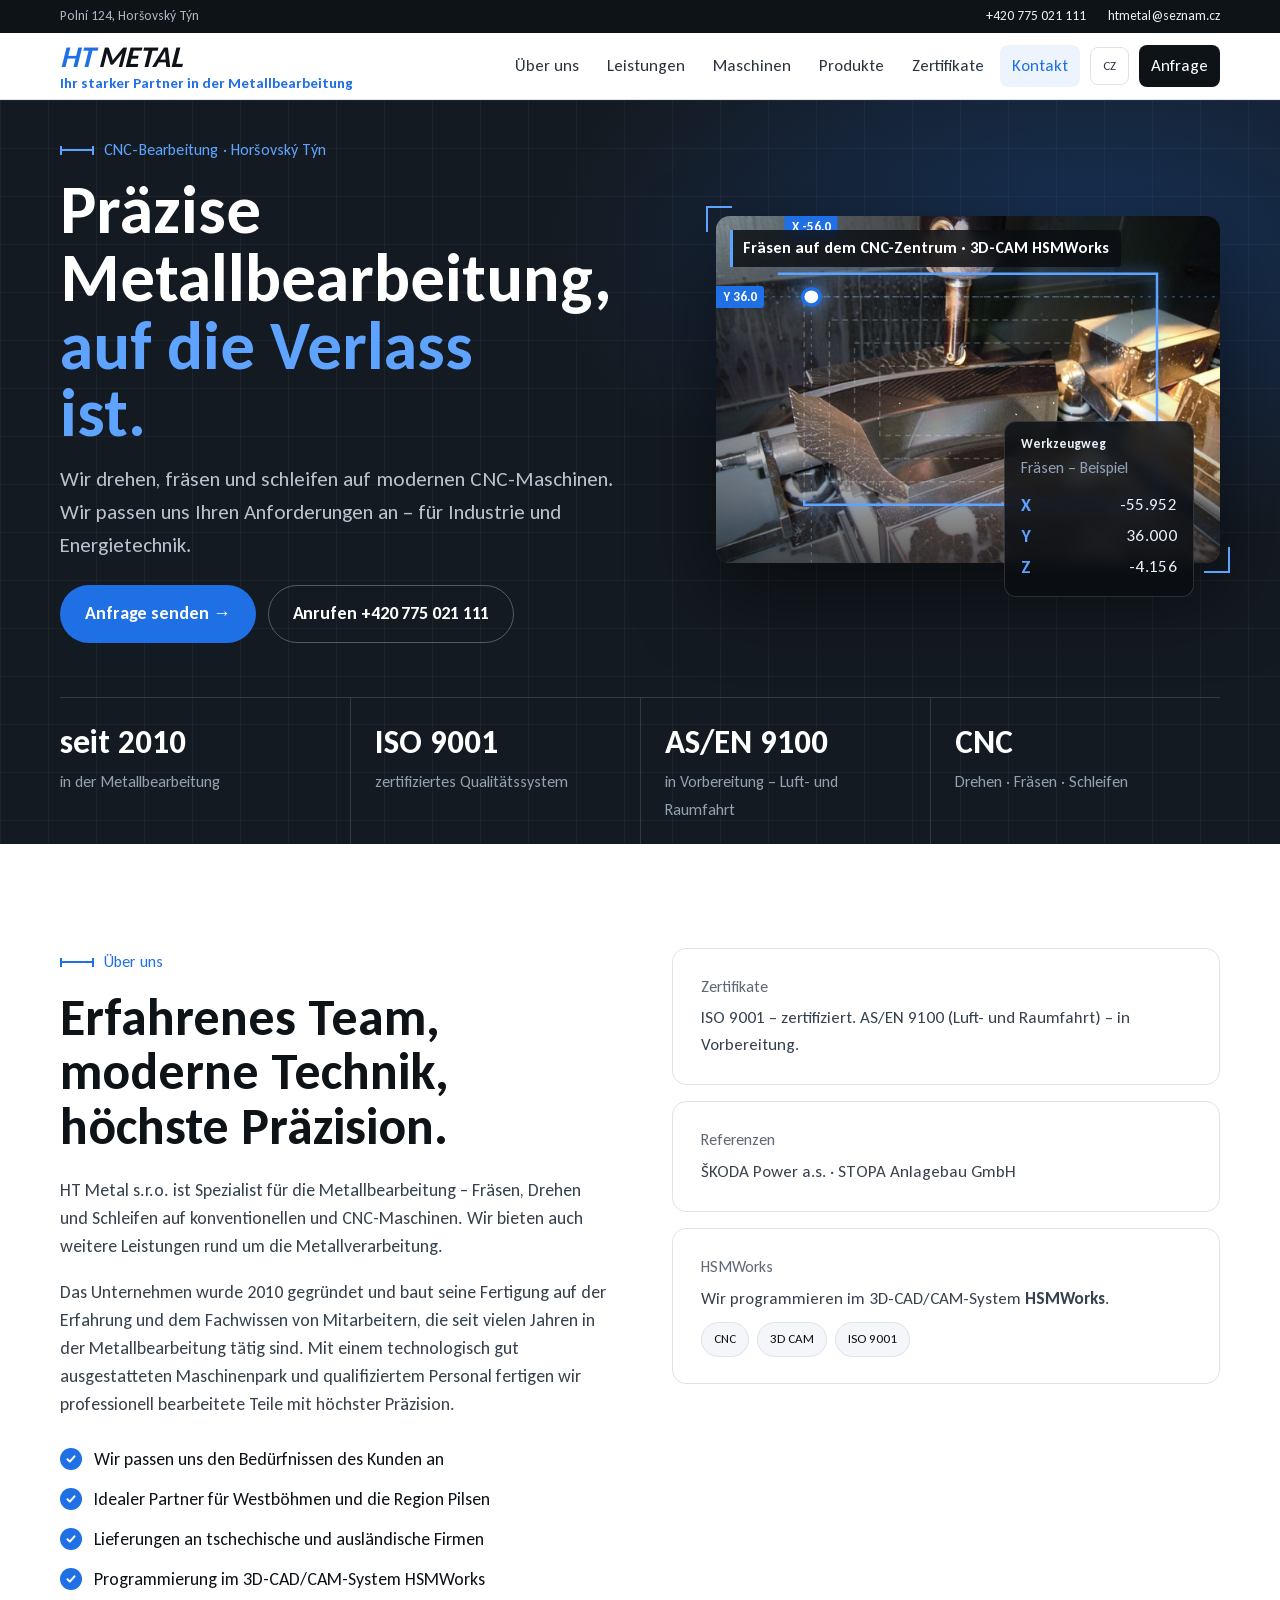
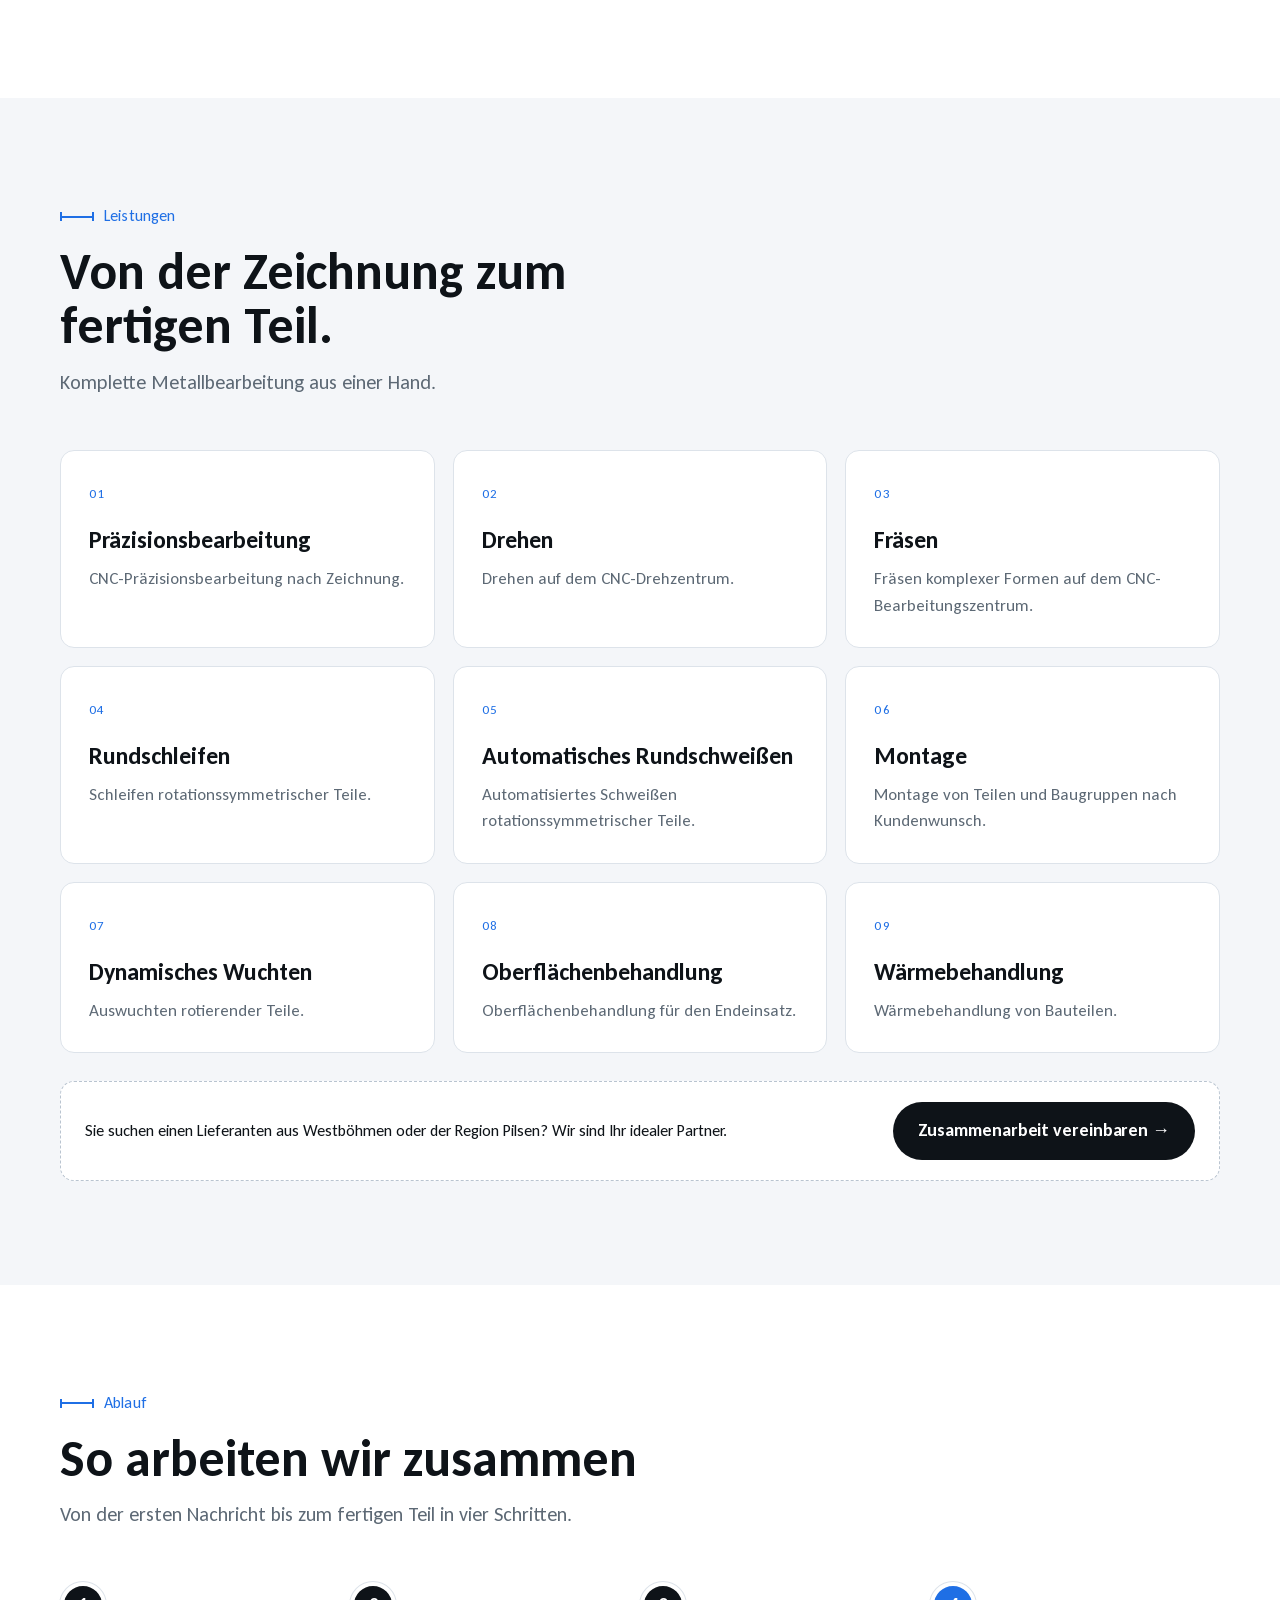
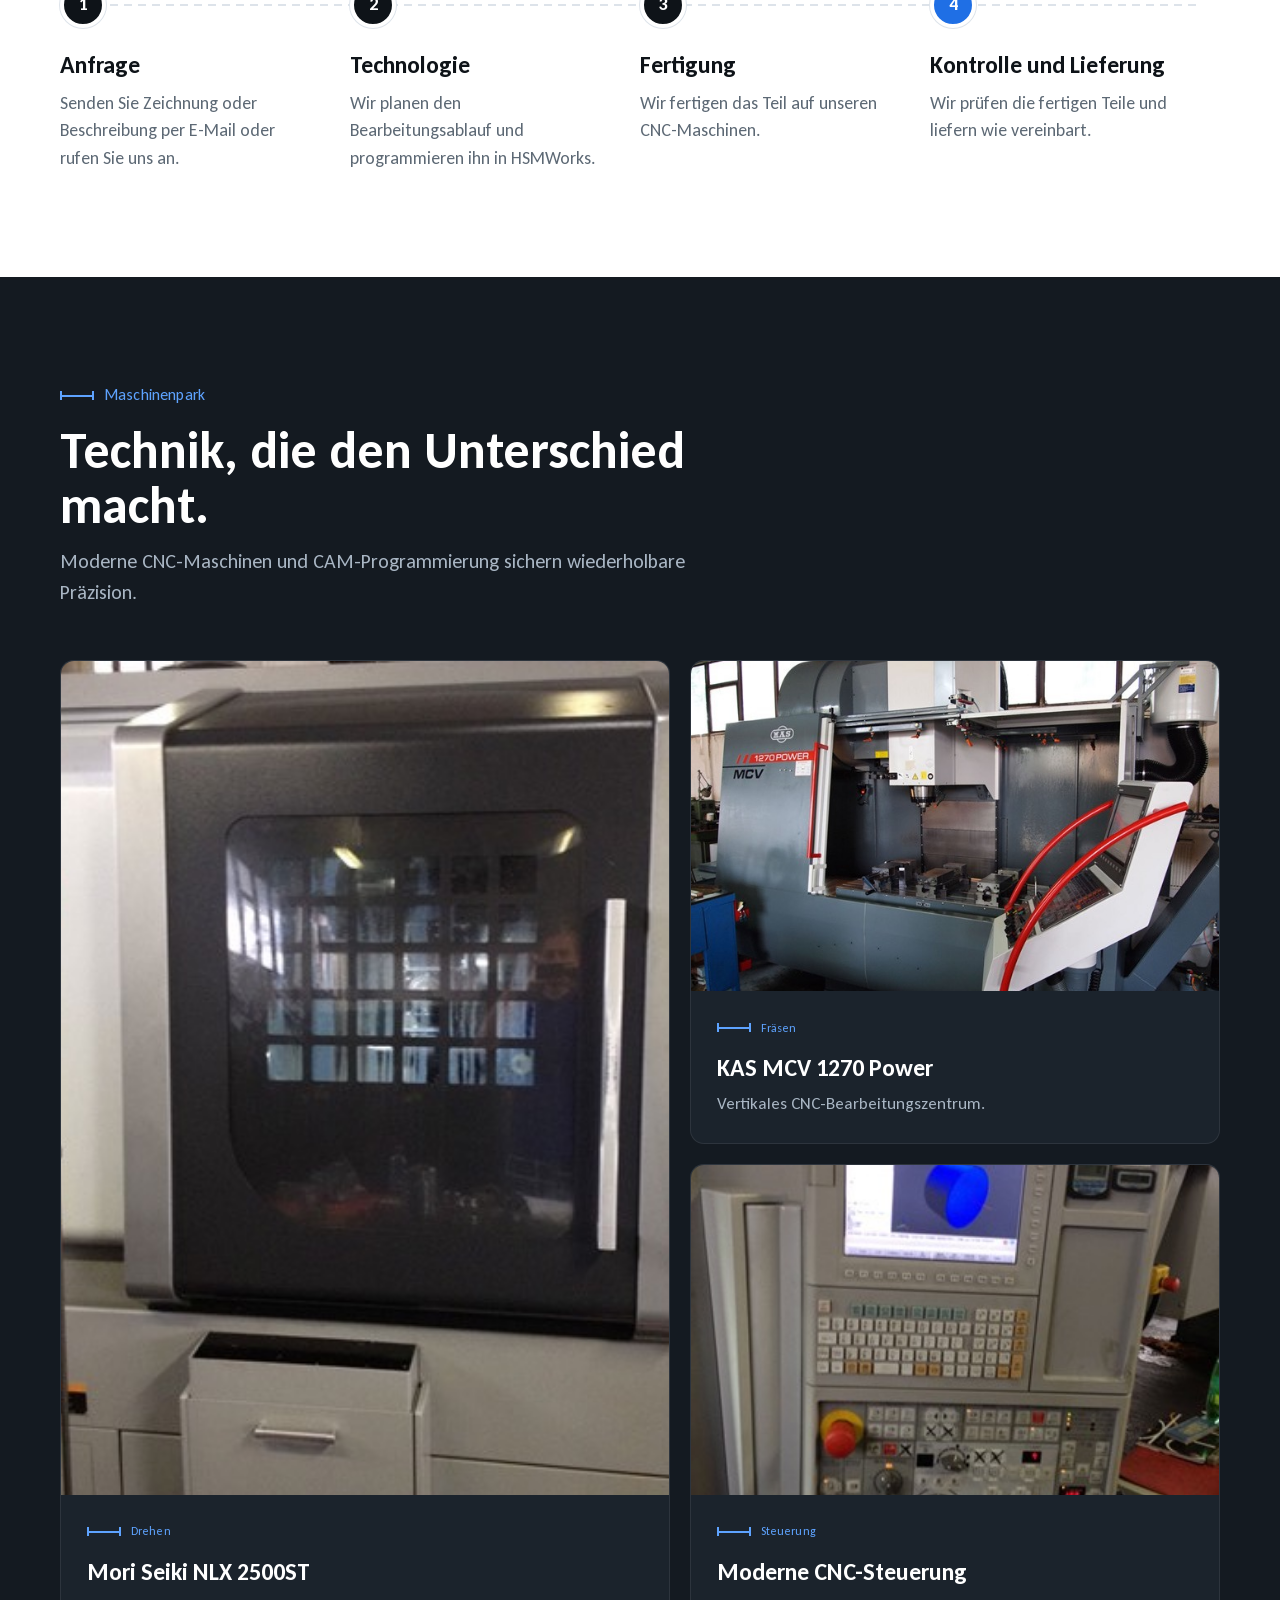
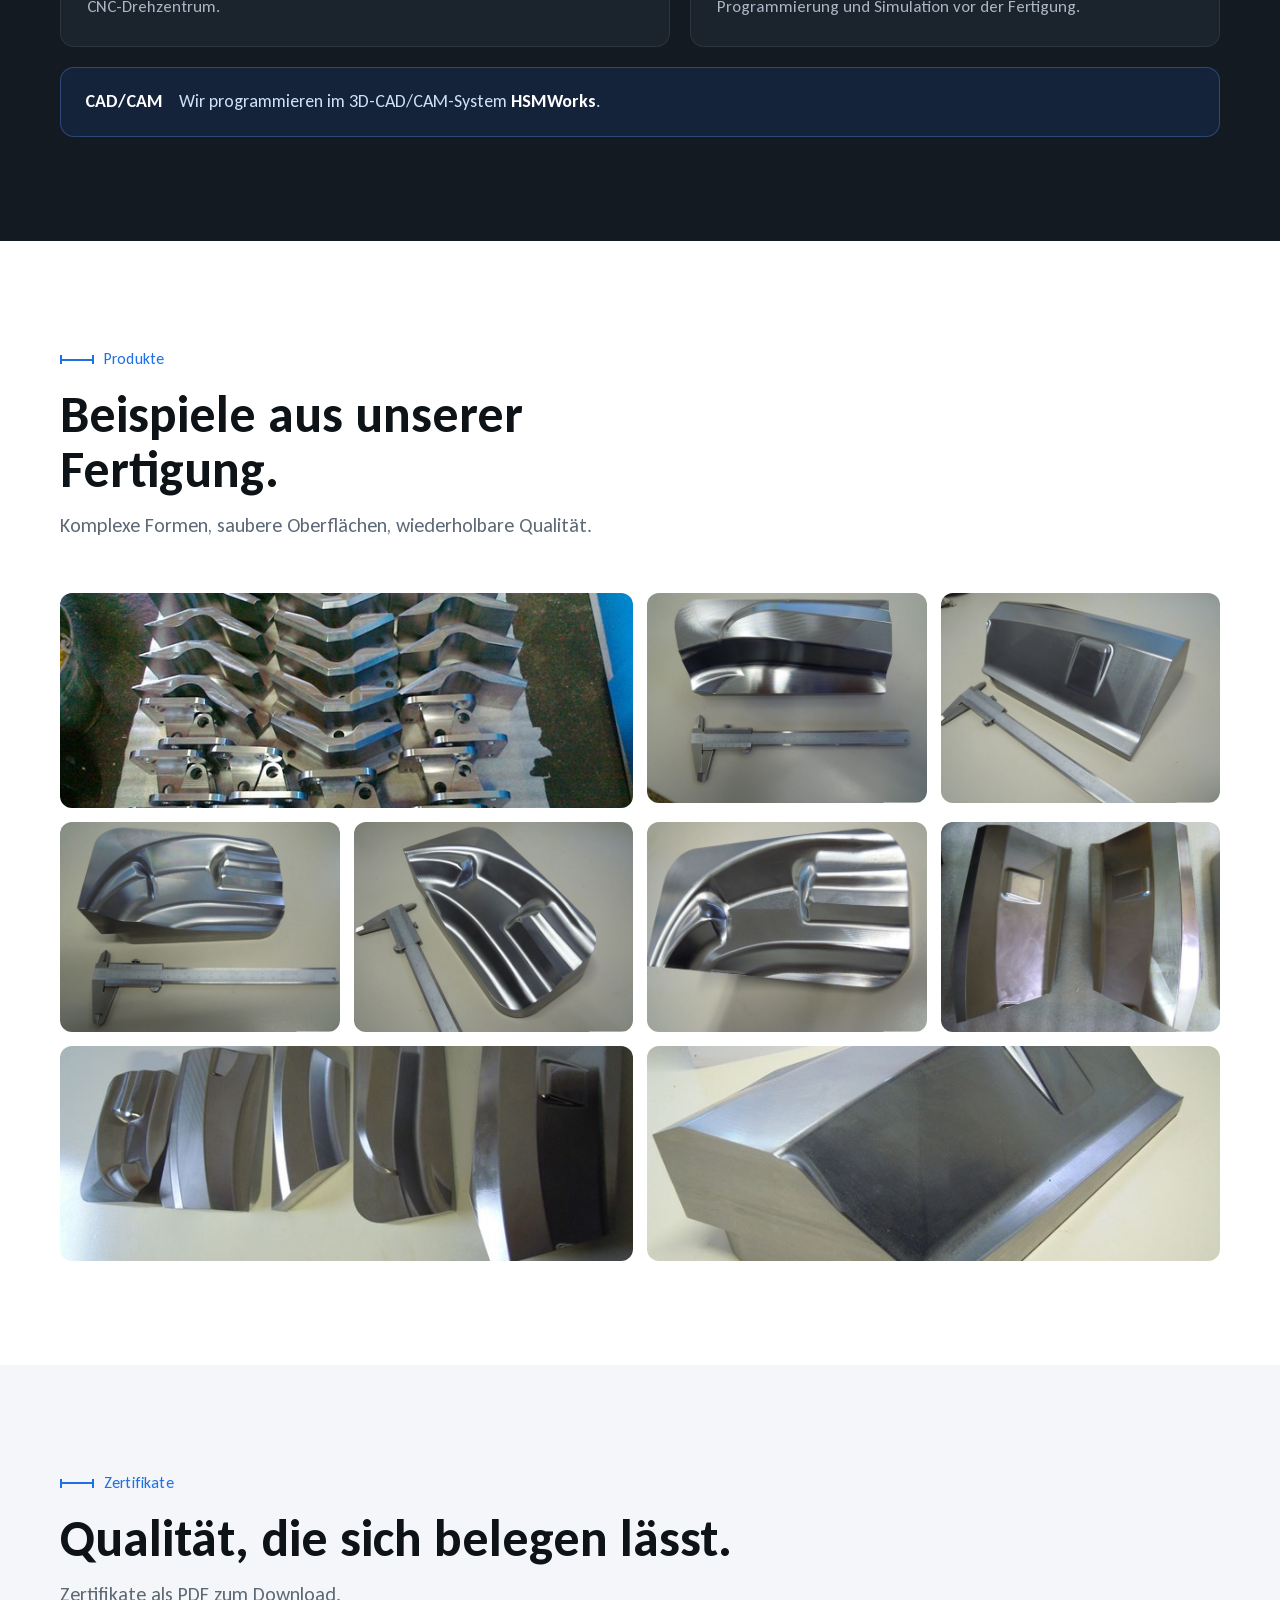
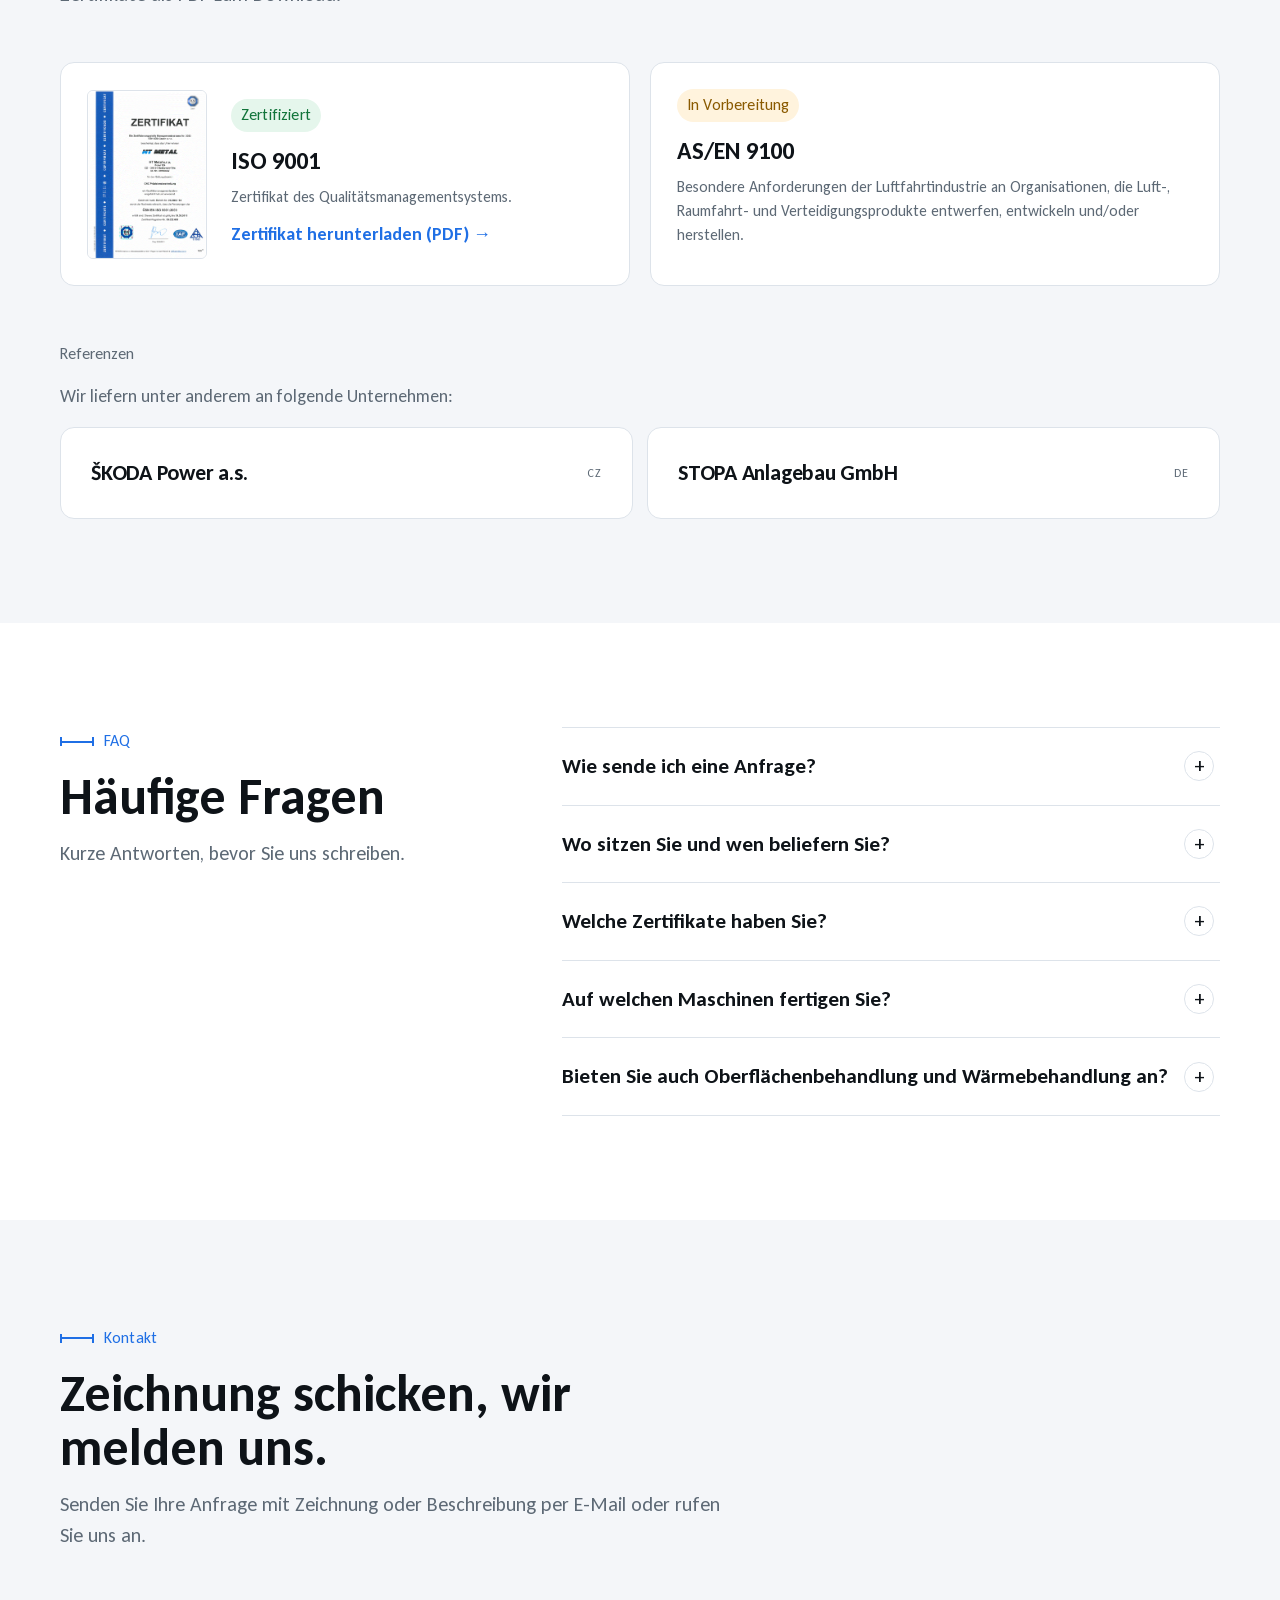
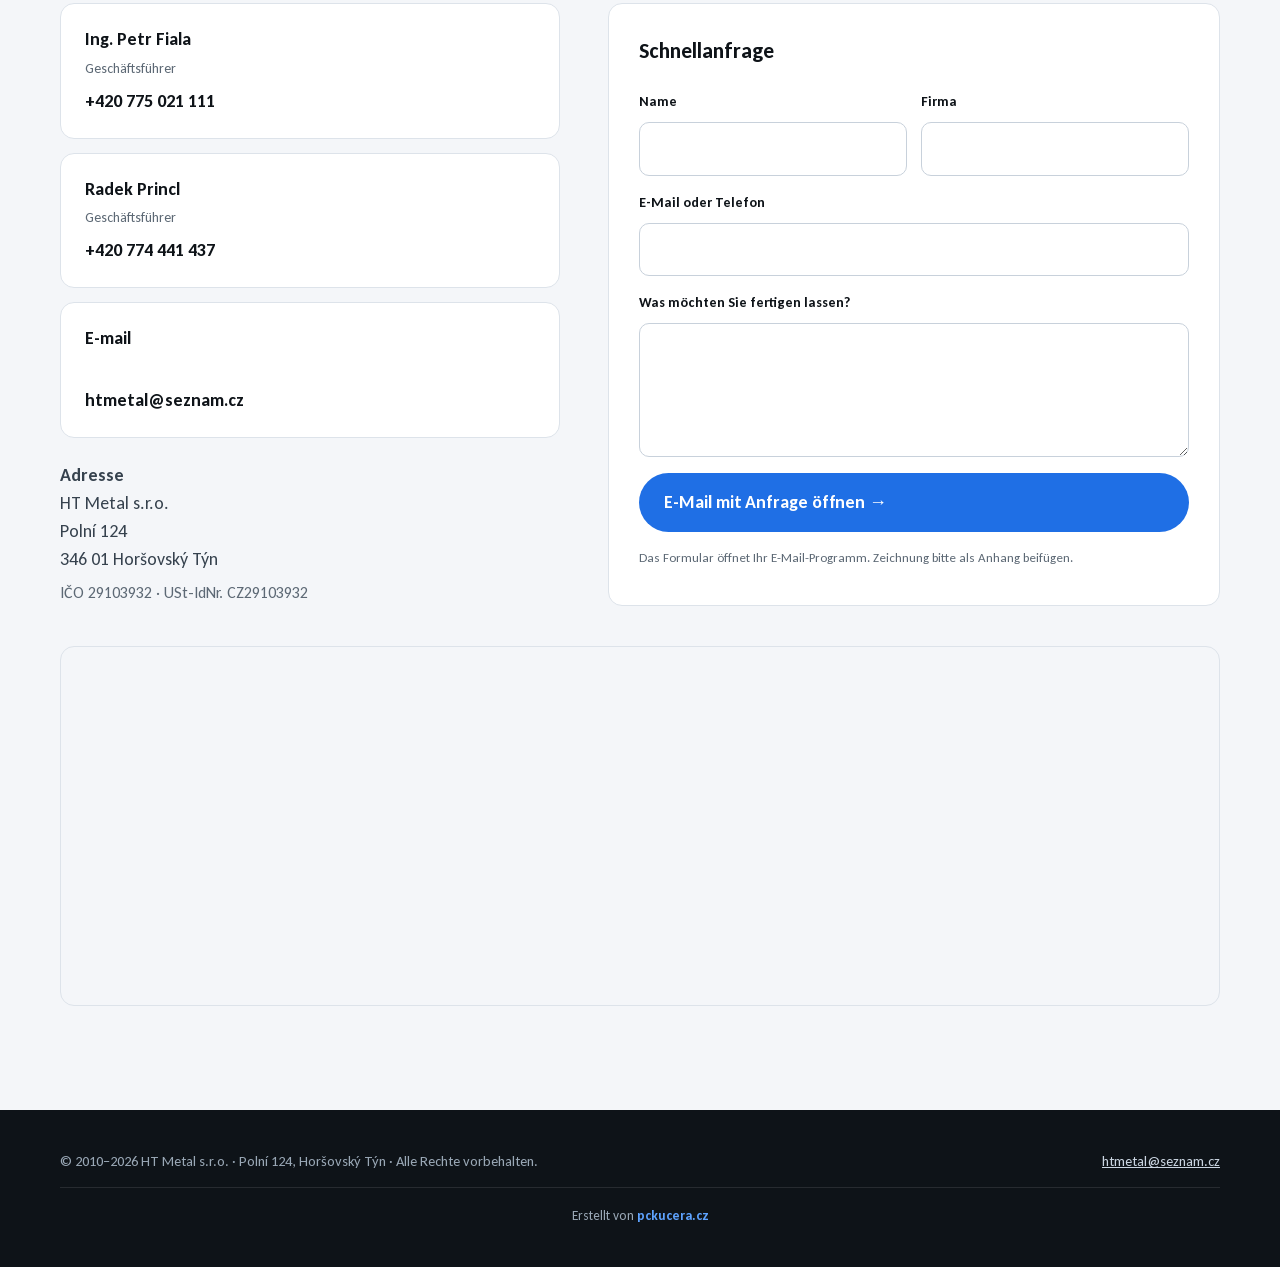
==== de/index.html @ e2f6f2f6 "Add files via upload" ====
<!DOCTYPE html>
<html lang="de">
<head>
<meta charset="utf-8">
<meta name="viewport" content="width=device-width, initial-scale=1">
<title>HT Metal s.r.o. – CNC-Präzisionsbearbeitung, Horšovský Týn</title>
<meta name="description" content="CNC-Präzisionsbearbeitung, Drehen, Fräsen und Schleifen. Lohnfertigung aus Horšovský Týn (Tschechien). Zertifiziert nach ISO 9001.">
<meta name="theme-color" content="#141a21">
<link rel="canonical" href="https://htmetal.cz/de/">
<link rel="alternate" hreflang="cs" href="https://htmetal.cz/">
<link rel="alternate" hreflang="de" href="https://htmetal.cz/de/">
<link rel="alternate" hreflang="x-default" href="https://htmetal.cz/">
<meta property="og:type" content="website">
<meta property="og:title" content="HT Metal s.r.o. – CNC-Präzisionsbearbeitung, Horšovský Týn">
<meta property="og:description" content="CNC-Präzisionsbearbeitung, Drehen, Fräsen und Schleifen. Lohnfertigung aus Horšovský Týn (Tschechien). Zertifiziert nach ISO 9001.">
<meta property="og:url" content="https://htmetal.cz/de/">
<meta property="og:image" content="https://htmetal.cz/img/stroj4.jpg">
<link rel="icon" href="../favicon.svg" type="image/svg+xml">
<link rel="stylesheet" href="../assets/style.css">
<script type="application/ld+json">{"@context": "https://schema.org", "@type": "LocalBusiness", "name": "HT Metal s.r.o.", "url": "https://htmetal.cz/", "description": "CNC-Präzisionsbearbeitung, Drehen, Fräsen und Schleifen. Lohnfertigung aus Horšovský Týn (Tschechien). Zertifiziert nach ISO 9001.", "email": "htmetal@seznam.cz", "telephone": "+420 775 021 111", "foundingDate": "2010", "address": {"@type": "PostalAddress", "streetAddress": "Polní 124", "addressLocality": "Horšovský Týn", "postalCode": "346 01", "addressCountry": "CZ"}, "geo": {"@type": "GeoCoordinates", "latitude": 49.52815, "longitude": 12.9497}}</script>
<script type="application/ld+json">{"@context": "https://schema.org", "@type": "FAQPage", "mainEntity": [{"@type": "Question", "name": "Wie sende ich eine Anfrage?", "acceptedAnswer": {"@type": "Answer", "text": "Schreiben Sie an htmetal@seznam.cz oder rufen Sie einen Geschäftsführer an. Hilfreich sind Zeichnung oder Beschreibung, Material und Stückzahl."}}, {"@type": "Question", "name": "Wo sitzen Sie und wen beliefern Sie?", "acceptedAnswer": {"@type": "Answer", "text": "Wir sitzen in Horšovský Týn in der Region Pilsen. Wir beliefern tschechische und ausländische Firmen, zum Beispiel ŠKODA Power und STOPA Anlagebau."}}, {"@type": "Question", "name": "Welche Zertifikate haben Sie?", "acceptedAnswer": {"@type": "Answer", "text": "Wir sind nach ISO 9001 zertifiziert, das Zertifikat können Sie im Bereich Zertifikate herunterladen. AS/EN 9100 für Luft- und Raumfahrt ist in Vorbereitung."}}, {"@type": "Question", "name": "Auf welchen Maschinen fertigen Sie?", "acceptedAnswer": {"@type": "Answer", "text": "Auf dem CNC-Drehzentrum Mori Seiki NLX 2500ST und dem vertikalen Bearbeitungszentrum KAS MCV 1270 Power. Wir programmieren in HSMWorks."}}, {"@type": "Question", "name": "Bieten Sie auch Oberflächenbehandlung und Wärmebehandlung an?", "acceptedAnswer": {"@type": "Answer", "text": "Ja, sie gehören zu unseren Leistungen in der Metallbearbeitung. Schreiben Sie uns Ihre Anforderungen, dann stimmen wir das Vorgehen ab."}}]}</script>
</head>
<body>
<a class="skip" href="#obsah">Zum Inhalt springen</a>
<div class="util"><div class="wrap"><span>Polní 124, Horšovský Týn</span><span class="uc"><a href="tel:+420775021111">+420 775 021 111</a><a href="mailto:htmetal@seznam.cz">htmetal@seznam.cz</a></span></div></div>
<header class="site-header">
  <div class="wrap bar">
    <a class="brand" href="#" aria-label="HT Metal"><b><i>HT</i>METAL</b><small>Ihr starker Partner in der Metallbearbeitung</small></a>
    <button class="burger" type="button" aria-label="Menü" aria-expanded="false"><span></span></button>
    <nav class="nav" aria-label="Menü"><a href="#onas">Über uns</a><a href="#sluzby">Leistungen</a><a href="#stroje">Maschinen</a><a href="#vyrobky">Produkte</a><a href="#certifikace">Zertifikate</a><a href="#kontakt">Kontakt</a><a class="lang" href="../" hreflang="cs">CZ</a><a class="cta" href="#kontakt">Anfrage</a></nav>
  </div>
</header>
<main id="obsah">
<section class="hero" style="padding-bottom:0">
  <div class="wrap">
    <div class="hero-grid">
      <div>
        <span class="eyebrow">CNC-Bearbeitung · Horšovský Týn</span>
        <h1>Präzise Metallbearbeitung, <em>auf die Verlass ist.</em></h1>
        <p class="lead">Wir drehen, fräsen und schleifen auf modernen CNC-Maschinen. Wir passen uns Ihren Anforderungen an – für Industrie und Energietechnik.</p>
        <div class="btns"><a class="btn primary" href="#kontakt">Anfrage senden →</a><a class="btn ghost" href="tel:+420775021111">Anrufen +420 775 021 111</a></div>
      </div>
      <div class="hero-media"><span class="corner tl"></span><span class="corner br"></span>
        <figure><img src="../img/stroj4.jpg" alt="Fräsen auf dem CNC-Zentrum · 3D-CAM HSMWorks" fetchpriority="high">
          <svg class="tp" viewBox="0 0 400 300" preserveAspectRatio="none" aria-hidden="true"><path class="tp-ghost" d="M50 50H350V250H70V70H330V230H90V90H310V210H110V110H290V190H130V130H270"/><path class="tp-line" d="M50 50H350V250H70V70H330V230H90V90H310V210H110V110H290V190H130V130H270"/><circle class="tp-dot" r="7"/></svg>
          <figcaption>Fräsen auf dem CNC-Zentrum · 3D-CAM HSMWorks</figcaption></figure>
        <div class="dro" aria-hidden="true"><b>Werkzeugweg</b><span>Fräsen – Beispiel</span>
          <dl><dt>X</dt><dd data-ax="x">0.000</dd><dt>Y</dt><dd data-ax="y">0.000</dd><dt>Z</dt><dd data-ax="z">0.000</dd></dl></div>
      </div>
    </div>
    <div class="facts"><div class="fact"><b>seit 2010</b><span>in der Metallbearbeitung</span></div><div class="fact"><b>ISO 9001</b><span>zertifiziertes Qualitätssystem</span></div><div class="fact"><b>AS/EN 9100</b><span>in Vorbereitung – Luft- und Raumfahrt</span></div><div class="fact"><b>CNC</b><span>Drehen · Fräsen · Schleifen</span></div></div>
  </div>
</section>

<section id="onas"><div class="wrap about">
  <div class="rv"><div class="sec-head" style="margin-bottom:24px"><span class="eyebrow">Über uns</span><h2>Erfahrenes Team, moderne Technik, höchste Präzision.</h2></div><p>HT Metal s.r.o. ist Spezialist für die Metallbearbeitung – Fräsen, Drehen und Schleifen auf konventionellen und CNC-Maschinen. Wir bieten auch weitere Leistungen rund um die Metallverarbeitung.</p><p>Das Unternehmen wurde 2010 gegründet und baut seine Fertigung auf der Erfahrung und dem Fachwissen von Mitarbeitern, die seit vielen Jahren in der Metallbearbeitung tätig sind. Mit einem technologisch gut ausgestatteten Maschinenpark und qualifiziertem Personal fertigen wir professionell bearbeitete Teile mit höchster Präzision.</p><ul class="checks"><li>Wir passen uns den Bedürfnissen des Kunden an</li><li>Idealer Partner für Westböhmen und die Region Pilsen</li><li>Lieferungen an tschechische und ausländische Firmen</li><li>Programmierung im 3D-CAD/CAM-System HSMWorks</li></ul></div>
  <div class="about-side"><div class="stat-card rv"><h3>Zertifikate</h3><p>ISO 9001 – zertifiziert. AS/EN 9100 (Luft- und Raumfahrt) – in Vorbereitung.</p></div><div class="stat-card rv"><h3>Referenzen</h3><p>ŠKODA Power a.s. · STOPA Anlagebau GmbH</p></div><div class="stat-card rv"><h3>HSMWorks</h3><p>Wir programmieren im 3D-CAD/CAM-System <b>HSMWorks</b>.</p><div class="tags"><span>CNC</span><span>3D CAM</span><span>ISO 9001</span></div></div></div>
</div></section>

<section id="sluzby" class="alt"><div class="wrap">
  <div class="sec-head rv"><span class="eyebrow">Leistungen</span><h2>Von der Zeichnung zum fertigen Teil.</h2><p>Komplette Metallbearbeitung aus einer Hand.</p></div>
  <div class="cards"><article class="card rv"><span class="n">01</span><h3>Präzisionsbearbeitung</h3><p>CNC-Präzisionsbearbeitung nach Zeichnung.</p></article><article class="card rv"><span class="n">02</span><h3>Drehen</h3><p>Drehen auf dem CNC-Drehzentrum.</p></article><article class="card rv"><span class="n">03</span><h3>Fräsen</h3><p>Fräsen komplexer Formen auf dem CNC-Bearbeitungszentrum.</p></article><article class="card rv"><span class="n">04</span><h3>Rundschleifen</h3><p>Schleifen rotationssymmetrischer Teile.</p></article><article class="card rv"><span class="n">05</span><h3>Automatisches Rundschweißen</h3><p>Automatisiertes Schweißen rotationssymmetrischer Teile.</p></article><article class="card rv"><span class="n">06</span><h3>Montage</h3><p>Montage von Teilen und Baugruppen nach Kundenwunsch.</p></article><article class="card rv"><span class="n">07</span><h3>Dynamisches Wuchten</h3><p>Auswuchten rotierender Teile.</p></article><article class="card rv"><span class="n">08</span><h3>Oberflächenbehandlung</h3><p>Oberflächenbehandlung für den Endeinsatz.</p></article><article class="card rv"><span class="n">09</span><h3>Wärmebehandlung</h3><p>Wärmebehandlung von Bauteilen.</p></article></div>
  <div class="note rv"><p>Sie suchen einen Lieferanten aus Westböhmen oder der Region Pilsen? Wir sind Ihr idealer Partner.</p><a class="btn dark" href="#kontakt">Zusammenarbeit vereinbaren →</a></div>
</div></section>

<section id="postup"><div class="wrap">
  <div class="sec-head rv"><span class="eyebrow">Ablauf</span><h2>So arbeiten wir zusammen</h2><p>Von der ersten Nachricht bis zum fertigen Teil in vier Schritten.</p></div>
  <ol class="steps"><li class="rv"><span class="sn">1</span><h3>Anfrage</h3><p>Senden Sie Zeichnung oder Beschreibung per E-Mail oder rufen Sie uns an.</p></li><li class="rv"><span class="sn">2</span><h3>Technologie</h3><p>Wir planen den Bearbeitungsablauf und programmieren ihn in HSMWorks.</p></li><li class="rv"><span class="sn">3</span><h3>Fertigung</h3><p>Wir fertigen das Teil auf unseren CNC-Maschinen.</p></li><li class="rv"><span class="sn">4</span><h3>Kontrolle und Lieferung</h3><p>Wir prüfen die fertigen Teile und liefern wie vereinbart.</p></li></ol>
</div></section>

<section id="stroje" class="dark"><div class="wrap">
  <div class="sec-head rv"><span class="eyebrow">Maschinenpark</span><h2>Technik, die den Unterschied macht.</h2><p>Moderne CNC-Maschinen und CAM-Programmierung sichern wiederholbare Präzision.</p></div>
  <div class="machines"><article class="m-card tall rv"><img src="../img/stroj1.jpg" alt="CNC-Drehzentrum Mori Seiki NLX 2500ST" loading="lazy"><div class="m-body"><span class="eyebrow">Drehen</span><h3>Mori Seiki NLX 2500ST</h3><p>CNC-Drehzentrum.</p></div></article><article class="m-card rv"><img src="../img/stroj3.jpg" alt="Vertikales Bearbeitungszentrum KAS MCV 1270 Power" loading="lazy"><div class="m-body"><span class="eyebrow">Fräsen</span><h3>KAS MCV 1270 Power</h3><p>Vertikales CNC-Bearbeitungszentrum.</p></div></article><article class="m-card rv"><img src="../img/stroj2.jpg" alt="Bedienpanel einer CNC-Maschine" loading="lazy"><div class="m-body"><span class="eyebrow">Steuerung</span><h3>Moderne CNC-Steuerung</h3><p>Programmierung und Simulation vor der Fertigung.</p></div></article></div>
  <div class="cam rv"><b>CAD/CAM</b><span>Wir programmieren im 3D-CAD/CAM-System <b>HSMWorks</b>.</span></div>
</div></section>

<section id="vyrobky"><div class="wrap">
  <div class="sec-head rv"><span class="eyebrow">Produkte</span><h2>Beispiele aus unserer Fertigung.</h2><p>Komplexe Formen, saubere Oberflächen, wiederholbare Qualität.</p></div>
  <div class="gallery rv"><button type="button" data-full="../img/produkt7.jpg" aria-label="Gefrästes Teil mit Messschieber"><img src="../img/produkt7.jpg" alt="Gefrästes Teil mit Messschieber" loading="lazy"></button><button type="button" data-full="../img/produkt1.jpg" aria-label="Gefrästes Teil mit Messschieber"><img src="../img/produkt1.jpg" alt="Gefrästes Teil mit Messschieber" loading="lazy"></button><button type="button" data-full="../img/produkt2.jpg" aria-label="Gefrästes Teil mit Messschieber"><img src="../img/produkt2.jpg" alt="Gefrästes Teil mit Messschieber" loading="lazy"></button><button type="button" data-full="../img/produkt3.jpg" aria-label="Gefrästes Teil"><img src="../img/produkt3.jpg" alt="Gefrästes Teil" loading="lazy"></button><button type="button" data-full="../img/produkt4.jpg" aria-label="Gefrästes Teil"><img src="../img/produkt4.jpg" alt="Gefrästes Teil" loading="lazy"></button><button type="button" data-full="../img/produkt5.jpg" aria-label="Gefrästes Teil"><img src="../img/produkt5.jpg" alt="Gefrästes Teil" loading="lazy"></button><button type="button" data-full="../img/produkt8.jpg" aria-label="Satz bearbeiteter Teile"><img src="../img/produkt8.jpg" alt="Satz bearbeiteter Teile" loading="lazy"></button><button type="button" data-full="../img/produkt6.jpg" aria-label="Serie bearbeiteter Konsolen"><img src="../img/produkt6.jpg" alt="Serie bearbeiteter Konsolen" loading="lazy"></button><button type="button" data-full="../img/produkt9.jpg" aria-label="Zwei bearbeitete Teile"><img src="../img/produkt9.jpg" alt="Zwei bearbeitete Teile" loading="lazy"></button></div>
</div></section>
<dialog class="lb" id="lb"><button class="x" type="button" aria-label="Schließen">×</button><button class="nv prev" type="button" aria-label="Zurück">‹</button><img alt=""><button class="nv next" type="button" aria-label="Weiter">›</button></dialog>

<section id="certifikace" class="alt"><div class="wrap">
  <div class="sec-head rv"><span class="eyebrow">Zertifikate</span><h2>Qualität, die sich belegen lässt.</h2><p>Zertifikate als PDF zum Download.</p></div>
  <div class="certs"><article class="cert rv"><img src="../img/htmetal_de.gif" alt="ISO 9001" loading="lazy"><div><span class="badge">Zertifiziert</span><h3>ISO 9001</h3><p>Zertifikat des Qualitätsmanagementsystems.</p><a class="l" href="../certif_9001_de.pdf">Zertifikat herunterladen (PDF) →</a></div></article><article class="cert rv"><div><span class="badge wip">In Vorbereitung</span><h3>AS/EN 9100</h3><p>Besondere Anforderungen der Luftfahrtindustrie an Organisationen, die Luft-, Raumfahrt- und Verteidigungsprodukte entwerfen, entwickeln und/oder herstellen.</p></div></article></div>
  <div class="refs"><h3>Referenzen</h3><p style="margin:0 0 16px;color:var(--steel)">Wir liefern unter anderem an folgende Unternehmen:</p><div class="ref-row"><div class="ref rv">ŠKODA Power a.s.<small>CZ</small></div><div class="ref rv">STOPA Anlagebau GmbH<small>DE</small></div></div></div>
</div></section>

<section id="faq"><div class="wrap faqwrap">
  <div class="sec-head rv"><span class="eyebrow">FAQ</span><h2>Häufige Fragen</h2><p>Kurze Antworten, bevor Sie uns schreiben.</p></div>
  <div class="faq"><details class="rv"><summary>Wie sende ich eine Anfrage?</summary><p>Schreiben Sie an htmetal@seznam.cz oder rufen Sie einen Geschäftsführer an. Hilfreich sind Zeichnung oder Beschreibung, Material und Stückzahl.</p></details><details class="rv"><summary>Wo sitzen Sie und wen beliefern Sie?</summary><p>Wir sitzen in Horšovský Týn in der Region Pilsen. Wir beliefern tschechische und ausländische Firmen, zum Beispiel ŠKODA Power und STOPA Anlagebau.</p></details><details class="rv"><summary>Welche Zertifikate haben Sie?</summary><p>Wir sind nach ISO 9001 zertifiziert, das Zertifikat können Sie im Bereich Zertifikate herunterladen. AS/EN 9100 für Luft- und Raumfahrt ist in Vorbereitung.</p></details><details class="rv"><summary>Auf welchen Maschinen fertigen Sie?</summary><p>Auf dem CNC-Drehzentrum Mori Seiki NLX 2500ST und dem vertikalen Bearbeitungszentrum KAS MCV 1270 Power. Wir programmieren in HSMWorks.</p></details><details class="rv"><summary>Bieten Sie auch Oberflächenbehandlung und Wärmebehandlung an?</summary><p>Ja, sie gehören zu unseren Leistungen in der Metallbearbeitung. Schreiben Sie uns Ihre Anforderungen, dann stimmen wir das Vorgehen ab.</p></details></div>
</div></section>

<section id="kontakt" class="alt"><div class="wrap">
  <div class="sec-head rv"><span class="eyebrow">Kontakt</span><h2>Zeichnung schicken, wir melden uns.</h2><p>Senden Sie Ihre Anfrage mit Zeichnung oder Beschreibung per E-Mail oder rufen Sie uns an.</p></div>
  <div class="contact">
    <div class="rv">
      <div class="people">
        <div class="person"><b>Ing. Petr Fiala</b><span>Geschäftsführer</span><a href="tel:+420775021111">+420 775 021 111</a></div>
        <div class="person"><b>Radek Princl</b><span>Geschäftsführer</span><a href="tel:+420774441437">+420 774 441 437</a></div>
        <div class="person"><b>E-mail</b><span>&nbsp;</span><a href="mailto:htmetal@seznam.cz">htmetal@seznam.cz</a></div>
      </div>
      <address class="addr"><b>Adresse</b><br>HT Metal s.r.o.<br>Polní 124<br>346 01 Horšovský Týn<small>IČO 29103932 · USt-IdNr. CZ29103932</small></address>
    </div>
    <form class="rfq rv" data-to="htmetal@seznam.cz" data-subject="Anfrage – HT Metal" action="mailto:htmetal@seznam.cz" method="post" enctype="text/plain">
      <h3>Schnellanfrage</h3>
      <div class="row2"><label>Name<input name="name" required autocomplete="name"></label><label>Firma<input name="company" autocomplete="organization"></label></div>
      <label>E-Mail oder Telefon<input name="contact" required autocomplete="email"></label>
      <label>Was möchten Sie fertigen lassen?<textarea name="message" required></textarea></label>
      <button class="btn primary" type="submit">E-Mail mit Anfrage öffnen →</button>
      <p class="hint">Das Formular öffnet Ihr E-Mail-Programm. Zeichnung bitte als Anhang beifügen.</p>
    </form>
  </div>
  <div class="map rv"><iframe title="Karte" loading="lazy" referrerpolicy="no-referrer" src="https://www.openstreetmap.org/export/embed.html?bbox=12.9300%2C49.5200%2C12.9700%2C49.5360&amp;layer=mapnik&amp;marker=49.52815%2C12.94970"></iframe></div>
</div></section>
</main>
<footer><div class="wrap"><span>© 2010–2026 HT Metal s.r.o. · Polní 124, Horšovský Týn · Alle Rechte vorbehalten.</span><span><a href="mailto:htmetal@seznam.cz">htmetal@seznam.cz</a></span><span class="made">Erstellt von <a href="https://pckucera.cz" target="_blank" rel="noopener">pckucera.cz</a></span></div></footer>
<div class="mbar"><a href="tel:+420775021111">Anrufen</a><a class="p" href="#kontakt">Anfrage</a></div>
<script src="../assets/app.js" defer></script>
</body>
</html>
---- assets/style.css ----
@font-face {
  font-family: 'Carlito';
  font-style: normal;
  font-weight: 400;
  font-display: swap;
  src: url(carlito-latin-ext-400.woff2) format('woff2');
  unicode-range: U+0100-02BA, U+02BD-02C5, U+02C7-02CC, U+02CE-02D7, U+02DD-02FF, U+0304, U+0308, U+0329, U+1D00-1DBF, U+1E00-1E9F, U+1EF2-1EFF, U+2020, U+20A0-20AB, U+20AD-20C4, U+2113, U+2C60-2C7F, U+A720-A7FF;
}
@font-face {
  font-family: 'Carlito';
  font-style: normal;
  font-weight: 400;
  font-display: swap;
  src: url(carlito-latin-400.woff2) format('woff2');
  unicode-range: U+0000-00FF, U+0131, U+0152-0153, U+02BB-02BC, U+02C6, U+02DA, U+02DC, U+0304, U+0308, U+0329, U+2000-206F, U+20AC, U+2122, U+2191, U+2193, U+2212, U+2215, U+FEFF, U+FFFD;
}
@font-face {
  font-family: 'Carlito';
  font-style: normal;
  font-weight: 700;
  font-display: swap;
  src: url(carlito-latin-ext-700.woff2) format('woff2');
  unicode-range: U+0100-02BA, U+02BD-02C5, U+02C7-02CC, U+02CE-02D7, U+02DD-02FF, U+0304, U+0308, U+0329, U+1D00-1DBF, U+1E00-1E9F, U+1EF2-1EFF, U+2020, U+20A0-20AB, U+20AD-20C4, U+2113, U+2C60-2C7F, U+A720-A7FF;
}
@font-face {
  font-family: 'Carlito';
  font-style: normal;
  font-weight: 700;
  font-display: swap;
  src: url(carlito-latin-700.woff2) format('woff2');
  unicode-range: U+0000-00FF, U+0131, U+0152-0153, U+02BB-02BC, U+02C6, U+02DA, U+02DC, U+0304, U+0308, U+0329, U+2000-206F, U+20AC, U+2122, U+2191, U+2193, U+2212, U+2215, U+FEFF, U+FFFD;
}

:root {
  --ink: #0e1318;
  --graphite: #141a21;
  --graphite-2: #1b232c;
  --steel: #5d6975;
  --line: #dde3ea;
  --paper: #f4f6f9;
  --white: #fff;
  --blue: #1f6fe5;
  --blue-hi: #5ea3ff;
  --radius: 14px;
  --font: Calibri, Carlito, Helvetica, Arial, sans-serif;
  --head: Calibri, Carlito, Helvetica, Arial, sans-serif;
  --mono: Calibri, Carlito, Helvetica, Arial, sans-serif;
  --wrap: 1160px;
}

*, *::before, *::after { box-sizing: border-box; }
html { scroll-behavior: smooth; scroll-padding-top: 84px; }
body {
  margin: 0;
  font-family: var(--font);
  color: var(--ink);
  background: var(--white);
  line-height: 1.6;
  -webkit-font-smoothing: antialiased;
}
img { max-width: 100%; display: block; }
a { color: inherit; }
.wrap { width: min(var(--wrap), 100% - 40px); margin-inline: auto; }
.skip { position: absolute; left: -999px; top: 8px; background: var(--blue); color: #fff; padding: 8px 14px; border-radius: 8px; z-index: 100; }
.skip:focus { left: 8px; }
:focus-visible { outline: 3px solid var(--blue-hi); outline-offset: 3px; border-radius: 4px; }

/* ---------- header ---------- */
.site-header {
  position: sticky; top: 0; z-index: 50;
  background: rgba(255,255,255,.88);
  backdrop-filter: saturate(160%) blur(12px);
  -webkit-backdrop-filter: saturate(160%) blur(12px);
  border-bottom: 1px solid var(--line);
}
.bar { display: flex; align-items: center; justify-content: space-between; height: 68px; gap: 24px; }
.brand { display: flex; flex-direction: column; text-decoration: none; line-height: 1; }
.brand b { font-size: 26px; font-weight: 900; font-style: italic; letter-spacing: .02em; }
.brand b i { color: var(--blue); font-style: inherit; margin-right: 4px; }
.brand small { font-size: 10.5px; color: var(--steel); letter-spacing: .06em; margin-top: 4px; text-transform: uppercase; }
.nav { display: flex; align-items: center; gap: 4px; }
.nav a { text-decoration: none; font-size: 15px; font-weight: 500; padding: 8px 12px; border-radius: 8px; color: #2a3440; }
.nav a:hover { background: var(--paper); }
.nav .lang { font-family: var(--mono); font-size: 13px; border: 1px solid var(--line); margin-left: 6px; }
.nav .cta { background: var(--ink); color: #fff; margin-left: 6px; }
.nav .cta:hover { background: var(--blue); }
.burger { display: none; background: none; border: 1px solid var(--line); border-radius: 10px; width: 44px; height: 44px; cursor: pointer; }
.burger span, .burger span::before, .burger span::after { display: block; width: 18px; height: 2px; background: var(--ink); margin: auto; position: relative; transition: .2s; }
.burger span::before, .burger span::after { content: ""; position: absolute; left: 0; }
.burger span::before { top: -6px; } .burger span::after { top: 6px; }

/* ---------- hero ---------- */
.hero {
  position: relative; overflow: hidden; color: #fff;
  background:
    linear-gradient(rgba(255,255,255,.04) 1px, transparent 1px) 0 0 / 48px 48px,
    linear-gradient(90deg, rgba(255,255,255,.04) 1px, transparent 1px) 0 0 / 48px 48px,
    radial-gradient(900px 500px at 85% 20%, rgba(31,111,229,.28), transparent 60%),
    var(--graphite);
  padding: 88px 0 0;
}
.hero-grid { display: grid; grid-template-columns: 1.1fr .9fr; gap: 56px; align-items: center; }
.eyebrow { font-family: var(--mono); font-size: 13px; letter-spacing: .12em; text-transform: uppercase; color: var(--blue-hi); display: inline-flex; gap: 10px; align-items: center; }
.eyebrow::before { content: ""; width: 28px; height: 2px; background: currentColor; }
.hero h1 { font-size: clamp(38px, 5.6vw, 68px); line-height: 1.04; letter-spacing: -.025em; margin: 18px 0 20px; font-weight: 800; }
.hero h1 em { font-style: normal; color: var(--blue-hi); }
.hero p.lead { font-size: clamp(17px, 1.6vw, 20px); color: #b8c3cf; max-width: 560px; margin: 0 0 32px; }
.btns { display: flex; flex-wrap: wrap; gap: 12px; }
.btn { display: inline-flex; align-items: center; gap: 10px; padding: 14px 24px; border-radius: 999px; font-weight: 600; text-decoration: none; font-size: 16px; border: 1px solid transparent; transition: .2s; cursor: pointer; font-family: inherit; }
.btn.primary { background: var(--blue); color: #fff; }
.btn.primary:hover { background: #3b86f5; transform: translateY(-1px); }
.btn.ghost { border-color: rgba(255,255,255,.28); color: #fff; }
.btn.ghost:hover { background: rgba(255,255,255,.08); }
.btn.dark { background: var(--ink); color: #fff; }
.btn.dark:hover { background: var(--blue); }

.hero-media { position: relative; }
.hero-media figure { margin: 0; position: relative; border-radius: var(--radius); overflow: hidden; box-shadow: 0 30px 80px rgba(0,0,0,.5); aspect-ratio: 4 / 3; }
.hero-media img { width: 100%; height: 100%; object-fit: cover; }
.hero-media figure::after { content: ""; position: absolute; inset: 0; background: linear-gradient(180deg, transparent 55%, rgba(0,0,0,.65)); }
.hero-media figcaption { position: absolute; left: 18px; bottom: 14px; z-index: 2; font-family: var(--mono); font-size: 12.5px; letter-spacing: .06em; color: #dce6f2; }
.corner { position: absolute; width: 26px; height: 26px; border: 2px solid var(--blue-hi); z-index: 3; }
.corner.tl { top: -10px; left: -10px; border-right: 0; border-bottom: 0; }
.corner.br { bottom: -10px; right: -10px; border-left: 0; border-top: 0; }

.facts { margin-top: 72px; display: grid; grid-template-columns: repeat(4, 1fr); border-top: 1px solid rgba(255,255,255,.14); }
.fact { padding: 26px 24px 30px 0; }
.fact + .fact { padding-left: 24px; border-left: 1px solid rgba(255,255,255,.14); }
.fact b { display: block; font-family: var(--mono); font-size: clamp(24px, 2.6vw, 34px); font-weight: 600; color: #fff; letter-spacing: -.01em; }
.fact span { font-size: 14px; color: #93a1b0; }

/* ---------- sections ---------- */
section { padding: 104px 0; }
section.alt { background: var(--paper); }
section.dark { background: var(--graphite); color: #fff; }
.sec-head { max-width: 680px; margin-bottom: 52px; }
.sec-head .eyebrow { color: var(--blue); }
.dark .sec-head .eyebrow { color: var(--blue-hi); }
.sec-head h2 { font-size: clamp(30px, 3.8vw, 46px); line-height: 1.1; letter-spacing: -.02em; margin: 14px 0 14px; }
.sec-head p { color: var(--steel); font-size: 18px; margin: 0; }
.dark .sec-head p { color: #a9b6c4; }

/* about */
.about { display: grid; grid-template-columns: 1fr 1fr; gap: 64px; align-items: start; }
.about p { font-size: 18px; color: #36424e; margin: 0 0 18px; }
.checks { list-style: none; padding: 0; margin: 28px 0 0; display: grid; gap: 12px; }
.checks li { display: flex; gap: 12px; align-items: flex-start; font-weight: 500; }
.checks li::before { content: ""; flex: none; width: 22px; height: 22px; margin-top: 2px; border-radius: 50%; background: var(--blue) url("data:image/svg+xml,%3Csvg xmlns='http://www.w3.org/2000/svg' viewBox='0 0 24 24' fill='none' stroke='white' stroke-width='3.5' stroke-linecap='round' stroke-linejoin='round'%3E%3Cpath d='M6 12.5l4 4 8-9'/%3E%3C/svg%3E") center/14px no-repeat; }
.about-side { display: grid; gap: 16px; }
.stat-card { border: 1px solid var(--line); border-radius: var(--radius); padding: 26px 28px; background: #fff; }
.stat-card h3 { margin: 0 0 6px; font-size: 14px; letter-spacing: .1em; text-transform: uppercase; color: var(--steel); font-family: var(--mono); font-weight: 500; }
.stat-card p { margin: 0; font-size: 17px; }
.tags { display: flex; flex-wrap: wrap; gap: 8px; margin-top: 10px; }
.tags span { font-family: var(--mono); font-size: 13px; padding: 6px 12px; border-radius: 999px; background: var(--paper); border: 1px solid var(--line); }

/* services */
.cards { display: grid; grid-template-columns: repeat(3, 1fr); gap: 18px; }
.card { background: #fff; border: 1px solid var(--line); border-radius: var(--radius); padding: 28px; transition: .25s; position: relative; overflow: hidden; }
.card::after { content: ""; position: absolute; left: 0; bottom: 0; height: 3px; width: 0; background: var(--blue); transition: width .35s; }
.card:hover { transform: translateY(-4px); box-shadow: 0 18px 40px rgba(15,25,40,.09); border-color: transparent; }
.card:hover::after { width: 100%; }
.card .n { font-family: var(--mono); font-size: 13px; color: var(--blue); letter-spacing: .1em; }
.card h3 { margin: 14px 0 8px; font-size: 21px; letter-spacing: -.01em; }
.card p { margin: 0; color: var(--steel); font-size: 15.5px; }
.note { margin-top: 28px; padding: 20px 24px; border-radius: var(--radius); background: #fff; border: 1px dashed #b9c4d0; display: flex; gap: 14px; align-items: center; flex-wrap: wrap; justify-content: space-between; }
.note p { margin: 0; font-size: 16.5px; }

/* machines */
.machines { display: grid; grid-template-columns: 1.15fr 1fr; gap: 20px; }
.m-card { background: var(--graphite-2); border: 1px solid rgba(255,255,255,.08); border-radius: var(--radius); overflow: hidden; display: flex; flex-direction: column; }
.m-card.tall { grid-row: span 2; }
.m-card img { width: 100%; aspect-ratio: 16/10; object-fit: cover; }
.m-card.tall img { aspect-ratio: auto; flex: 1; min-height: 320px; }
.m-body { padding: 22px 26px 26px; }
.m-body .eyebrow { font-size: 12px; }
.m-body h3 { margin: 8px 0 4px; font-size: 23px; letter-spacing: -.01em; }
.m-body p { margin: 0; color: #a9b6c4; font-size: 15.5px; }
.cam { margin-top: 20px; display: flex; gap: 16px; align-items: center; padding: 20px 24px; border-radius: var(--radius); background: rgba(31,111,229,.12); border: 1px solid rgba(94,163,255,.3); color: #cfe0f8; }
.cam b { color: #fff; font-family: var(--mono); }

/* products */
.gallery { display: grid; grid-template-columns: repeat(4, 1fr); gap: 14px; }
.gallery button { padding: 0; border: 0; background: var(--ink); border-radius: 12px; overflow: hidden; cursor: zoom-in; position: relative; aspect-ratio: 4/3; }
.gallery button:nth-child(1), .gallery button:nth-child(8), .gallery button:nth-child(9) { grid-column: span 2; aspect-ratio: 8 / 3; }
.gallery img { width: 100%; height: 100%; object-fit: cover; transition: transform .5s, opacity .3s; }
.gallery button:hover img { transform: scale(1.05); opacity: .92; }
dialog.lb { border: 0; padding: 0; background: transparent; max-width: 96vw; max-height: 96vh; overflow: visible; }
dialog.lb::backdrop { background: rgba(8,12,16,.9); backdrop-filter: blur(4px); }
dialog.lb img { max-width: 94vw; max-height: 86vh; border-radius: 10px; margin: auto; }
dialog.lb .x { position: absolute; top: -48px; right: 0; background: #fff; border: 0; width: 40px; height: 40px; border-radius: 50%; font-size: 22px; cursor: pointer; }
dialog.lb .nv { position: fixed; top: 50%; transform: translateY(-50%); background: rgba(255,255,255,.92); border: 0; width: 46px; height: 46px; border-radius: 50%; font-size: 22px; cursor: pointer; }
dialog.lb .prev { left: 14px; } dialog.lb .next { right: 14px; }

/* certs + refs */
.certs { display: grid; grid-template-columns: 1fr 1fr; gap: 20px; }
.cert { display: flex; gap: 24px; align-items: center; background: #fff; border: 1px solid var(--line); border-radius: var(--radius); padding: 26px; }
.cert img { width: 120px; flex: none; border: 1px solid var(--line); border-radius: 6px; }
.cert h3 { margin: 0 0 6px; font-size: 22px; }
.cert p { margin: 0 0 12px; color: var(--steel); font-size: 15.5px; }
.cert a.l { font-weight: 600; color: var(--blue); text-decoration: none; }
.cert a.l:hover { text-decoration: underline; }
.badge { display: inline-block; font-family: var(--mono); font-size: 12px; letter-spacing: .08em; text-transform: uppercase; padding: 4px 10px; border-radius: 999px; margin-bottom: 10px; background: #e5f6ec; color: #11743a; }
.badge.wip { background: #fff3dd; color: #8a5a00; }
.refs { margin-top: 56px; }
.refs h3 { font-family: var(--mono); font-weight: 500; font-size: 14px; letter-spacing: .1em; text-transform: uppercase; color: var(--steel); margin: 0 0 16px; }
.ref-row { display: flex; flex-wrap: wrap; gap: 14px; }
.ref { flex: 1 1 260px; padding: 28px 30px; border-radius: var(--radius); border: 1px solid var(--line); background: #fff; font-size: 22px; font-weight: 700; letter-spacing: -.01em; display: flex; justify-content: space-between; align-items: center; }
.ref small { font-family: var(--mono); font-size: 12px; color: var(--steel); font-weight: 400; letter-spacing: .08em; }

/* contact */
.contact { display: grid; grid-template-columns: .9fr 1.1fr; gap: 48px; }
.people { display: grid; gap: 14px; margin-bottom: 24px; }
.person { padding: 22px 24px; border: 1px solid var(--line); border-radius: var(--radius); background: #fff; }
.person b { font-size: 18px; display: block; }
.person span { color: var(--steel); font-size: 14px; }
.person a { display: block; margin-top: 6px; font-weight: 600; text-decoration: none; font-size: 18px; font-family: var(--mono); }
.person a:hover { color: var(--blue); }
.addr { font-style: normal; color: #36424e; }
.addr small { display: block; color: var(--steel); margin-top: 8px; font-family: var(--mono); font-size: 13px; }
form.rfq { background: #fff; border: 1px solid var(--line); border-radius: var(--radius); padding: 30px; display: grid; gap: 16px; }
form.rfq h3 { margin: 0; font-size: 22px; }
.row2 { display: grid; grid-template-columns: 1fr 1fr; gap: 14px; }
label { display: grid; gap: 6px; font-size: 14px; font-weight: 600; }
input, textarea { font: inherit; padding: 13px 14px; border: 1px solid #c8d1db; border-radius: 10px; background: #fff; color: var(--ink); width: 100%; }
input:focus, textarea:focus { outline: 3px solid rgba(31,111,229,.28); border-color: var(--blue); }
textarea { min-height: 130px; resize: vertical; }
.hint { font-size: 13px; color: var(--steel); margin: 0; }
.map { margin-top: 40px; border-radius: var(--radius); overflow: hidden; border: 1px solid var(--line); height: 360px; }
.map iframe { width: 100%; height: 100%; border: 0; filter: grayscale(.25); }

/* footer */
footer { background: var(--ink); color: #9aa8b6; padding: 40px 0; font-size: 14.5px; }
footer .wrap { display: flex; flex-wrap: wrap; gap: 14px 32px; justify-content: space-between; align-items: center; }
footer a { color: #cbd6e2; }

/* reveal */
.rv { opacity: 0; transform: translateY(22px); transition: opacity .7s, transform .7s; }
.rv.in { opacity: 1; transform: none; }
@media (prefers-reduced-motion: reduce) {
  html { scroll-behavior: auto; }
  .rv { opacity: 1; transform: none; transition: none; }
  * { transition: none !important; }
}

/* ---------- responsive ---------- */
@media (max-width: 980px) {
  .hero-grid, .about, .contact, .machines, .certs { grid-template-columns: 1fr; }
  .m-card.tall { grid-row: auto; }
  .m-card.tall img { aspect-ratio: 4/3; min-height: 0; }
  .cards { grid-template-columns: 1fr 1fr; }
  .gallery { grid-template-columns: repeat(2, 1fr); }
  .facts { grid-template-columns: 1fr 1fr; }
  .fact:nth-child(3) { padding-left: 0; border-left: 0; }
  .fact:nth-child(n+3) { border-top: 1px solid rgba(255,255,255,.14); }
  .burger { display: block; }
  .nav { position: absolute; top: 68px; left: 0; right: 0; background: #fff; flex-direction: column; align-items: stretch; padding: 12px 20px 20px; border-bottom: 1px solid var(--line); display: none; }
  .nav.open { display: flex; }
  .nav a { padding: 14px 12px; font-size: 17px; }
  .nav .lang, .nav .cta { margin: 6px 0 0; text-align: center; }
  section { padding: 76px 0; }
  .hero { padding-top: 56px; }
}
@media (max-width: 600px) {
  .cards, .row2 { grid-template-columns: 1fr; }
  .cert { flex-direction: column; align-items: flex-start; }
}
footer .made { flex-basis: 100%; padding-top: 18px; border-top: 1px solid rgba(255,255,255,.1); font-size: 13.5px; text-align: center; }
footer .made a { text-decoration: none; font-weight: 600; color: var(--blue-hi); }
footer .made a:hover { text-decoration: underline; }

/* ===== v3 additions ===== */
.util { background: var(--ink); color: #aab6c3; font-size: 13.5px; }
.util .wrap { display: flex; justify-content: space-between; gap: 16px; padding: 8px 0; flex-wrap: wrap; }
.util a { text-decoration: none; color: #e6edf5; font-weight: 500; }
.util a:hover { color: var(--blue-hi); }
.util .uc { display: flex; gap: 22px; }
.nav a.active:not(.cta):not(.lang) { color: var(--blue); background: rgba(31,111,229,.08); }
.site-header.scrolled { box-shadow: 0 6px 24px rgba(15,25,40,.08); }

/* hero: toolpath + DRO */
.hero-media svg.tp { position: absolute; inset: 0; width: 100%; height: 100%; z-index: 2; pointer-events: none; }
.tp path { fill: none; stroke-linecap: square; stroke-linejoin: miter; vector-effect: non-scaling-stroke; }
.tp-ghost { stroke: rgba(255,255,255,.22); stroke-width: 1.5; stroke-dasharray: 4 6; }
.tp-line { stroke: var(--blue-hi); stroke-width: 2.5; filter: drop-shadow(0 0 6px rgba(94,163,255,.9)); }
.tp-dot { fill: #fff; stroke: var(--blue); stroke-width: 3; filter: drop-shadow(0 0 8px rgba(94,163,255,1)); }
.dro { position: absolute; right: 26px; bottom: -34px; z-index: 4; background: rgba(10,14,19,.82); backdrop-filter: blur(8px); -webkit-backdrop-filter: blur(8px); border: 1px solid rgba(255,255,255,.14); border-radius: 12px; padding: 12px 16px 14px; min-width: 190px; color: #e8f0fa; }
.dro b { display: block; font-size: 13px; font-weight: 600; }
.dro > span { font-size: 12px; color: #8fa2b6; }
.dro dl { margin: 10px 0 0; display: grid; grid-template-columns: auto 1fr; gap: 3px 14px; font-family: var(--mono); }
.dro dt { color: var(--blue-hi); font-weight: 600; }
.dro dd { margin: 0; text-align: right; font-size: 17px; font-variant-numeric: tabular-nums; letter-spacing: .02em; }
.hero-media figure::after { background: linear-gradient(180deg, rgba(0,0,0,.15), transparent 30%, transparent 55%, rgba(0,0,0,.65)); }

/* process */
.steps { list-style: none; margin: 0; padding: 0; display: grid; grid-template-columns: repeat(4, 1fr); gap: 0; position: relative; counter-reset: s; }
.steps::before { content: ""; position: absolute; left: 22px; right: 22px; top: 22px; height: 2px; background: repeating-linear-gradient(90deg, var(--line) 0 8px, transparent 8px 14px); }
.steps li { position: relative; padding: 0 28px 0 0; }
.sn { position: relative; width: 46px; height: 46px; border-radius: 50%; background: var(--ink); color: #fff; display: grid; place-items: center; font-family: var(--mono); font-weight: 600; font-size: 18px; border: 4px solid #fff; box-shadow: 0 0 0 1px var(--line); }
.steps li:last-child .sn { background: var(--blue); }
.steps h3 { margin: 18px 0 6px; font-size: 21px; }
.steps p { margin: 0; color: var(--steel); font-size: 16px; max-width: 28ch; }

/* faq */
.faqwrap { display: grid; grid-template-columns: .8fr 1.2fr; gap: 64px; align-items: start; }
.faqwrap .sec-head { margin-bottom: 0; position: sticky; top: 100px; }
.faq details { border-bottom: 1px solid var(--line); }
.faq details:first-child { border-top: 1px solid var(--line); }
.faq summary { cursor: pointer; list-style: none; padding: 22px 48px 22px 0; font-size: 19px; font-weight: 600; position: relative; }
.faq summary::-webkit-details-marker { display: none; }
.faq summary::after { content: "+"; position: absolute; right: 6px; top: 50%; transform: translateY(-50%); width: 30px; height: 30px; border-radius: 50%; border: 1px solid var(--line); display: grid; place-items: center; font-weight: 400; font-size: 20px; line-height: 1; transition: .25s; }
.faq details[open] summary::after { content: "–"; background: var(--blue); border-color: var(--blue); color: #fff; transform: translateY(-50%) rotate(180deg); }
.faq summary:hover { color: var(--blue); }
.faq details p { margin: 0 0 22px; color: var(--steel); max-width: 60ch; font-size: 17px; }

/* mobile action bar */
.mbar { display: none; }
@media (max-width: 760px) {
  .mbar { display: grid; grid-template-columns: 1fr 1.4fr; position: fixed; left: 0; right: 0; bottom: 0; z-index: 60; background: #fff; border-top: 1px solid var(--line); padding: 10px 14px calc(10px + env(safe-area-inset-bottom)); gap: 10px; box-shadow: 0 -8px 30px rgba(15,25,40,.12); }
  .mbar a { text-align: center; padding: 14px; border-radius: 999px; font-weight: 700; text-decoration: none; border: 1px solid var(--ink); }
  .mbar a.p { background: var(--blue); border-color: var(--blue); color: #fff; }
  body { padding-bottom: 76px; }
  .util .uc a:last-child { display: none; }
  .dro { position: static; margin-top: 12px; }
}
@media (max-width: 980px) {
  .steps { grid-template-columns: 1fr 1fr; gap: 32px 0; }
  .steps::before { display: none; }
  .faqwrap { grid-template-columns: 1fr; gap: 28px; }
  .faqwrap .sec-head { position: static; }
}
@media (max-width: 560px) { .steps { grid-template-columns: 1fr; } .steps li { padding-right: 0; } }

/* ===== v4: typography ===== */
h1, h2, h3, .brand b, .btn, .nav .cta, .fact b, .sn, .faq summary, .ref, .m-body h3 { font-family: var(--head); }
.hero h1 { font-weight: 700; letter-spacing: -.035em; line-height: 1.02; }
.sec-head h2 { font-weight: 700; letter-spacing: -.03em; }
.card h3, .steps h3, .cert h3, .m-body h3 { font-weight: 600; letter-spacing: -.015em; }
.brand b { font-weight: 700; letter-spacing: -.01em; }
.fact b { font-weight: 500; letter-spacing: -.02em; }
.btn { font-weight: 600; letter-spacing: -.005em; }
.faq summary { font-weight: 600; }
.dro dd { font-family: var(--mono); }
body { font-feature-settings: "ss01", "cv11"; }
.hero-media figcaption { top: 14px; bottom: auto; left: 18px; }

/* ===== v5: Calibri tuning + technical-drawing identity ===== */
/* Calibri/Carlito sets small and tight, so scale up and drop v4's tight tracking */
body { font-size: 18px; line-height: 1.55; }
h1, h2, h3, .brand b, .fact b, .sn { letter-spacing: 0 !important; }
.hero h1 { font-size: clamp(42px, 6vw, 76px); line-height: 1; font-weight: 700; max-width: 14ch; }
.hero p.lead { font-size: clamp(19px, 1.8vw, 22px); }
.sec-head h2 { font-size: clamp(34px, 4.2vw, 52px); line-height: 1.05; }
.sec-head p { font-size: 20px; }
.nav a { font-size: 17px; }
.btn { font-size: 18px; }
.card p, .m-body p { font-size: 17px; }
.card h3, .steps h3, .m-body h3, .cert h3 { font-size: 24px; }
.steps p { font-size: 18px; }
.faq summary { font-size: 21px; }
.faq details p { font-size: 19px; }
.fact span, .dro > span, .addr small { font-size: 16px; }
.fact b { font-weight: 700; }
.brand b { font-size: 30px; }
.brand small { font-size: 12px; text-transform: none; letter-spacing: .01em; }

/* labels: sentence case, drawn as a dimension line (ticks at both ends) */
.eyebrow, .stat-card h3, .refs h3, .badge { text-transform: none; letter-spacing: .01em; font-size: 16px; }
.eyebrow::before { width: 34px; height: 9px; background: none; border: solid currentColor; border-width: 0 2px; position: relative; }
.eyebrow::after { content: ""; position: absolute; }
.eyebrow { position: relative; }
.eyebrow::before { background: linear-gradient(currentColor, currentColor) center / 100% 2px no-repeat; }

/* hero callouts: tolerance annotations that draw themselves over the part */
.ann { position: absolute; inset: 0; z-index: 3; pointer-events: none; }
.ann span { position: absolute; display: flex; align-items: center; gap: 0; color: #fff; font-size: 16px; font-weight: 700; white-space: nowrap; opacity: 0; animation: annIn .5s ease-out forwards; }
.ann span::before { content: ""; height: 2px; width: 0; background: var(--blue-hi); animation: annLine .6s ease-out forwards; animation-delay: inherit; }
.ann span b { background: rgba(10,14,19,.82); border: 1px solid var(--blue-hi); padding: 3px 9px; border-radius: 4px; font-weight: 700; }
.ann .a1 { left: 8%; top: 22%; animation-delay: 1.2s; }
.ann .a2 { right: 6%; top: 46%; flex-direction: row-reverse; animation-delay: 1.8s; }
.ann .a3 { left: 12%; bottom: 20%; animation-delay: 2.4s; }
.ann .a1::before, .ann .a3::before { width: 56px; } .ann .a2::before { width: 44px; }
.ann span::before { animation-delay: inherit; }
@keyframes annIn { to { opacity: 1; } }
@keyframes annLine { from { transform: scaleX(0); } to { transform: scaleX(1); } }
.ann .a1::before, .ann .a3::before { transform-origin: left; } .ann .a2::before { transform-origin: right; }

/* scroll progress: a cut line along the top edge */
.prog { position: fixed; left: 0; top: 0; height: 3px; width: 100%; background: var(--blue-hi); transform: scaleX(0); transform-origin: left; z-index: 80; pointer-events: none; }

/* machines + products: slower, heavier hover so it feels machined */
.m-card { transition: border-color .3s, transform .3s; }
.m-card:hover { border-color: var(--blue-hi); transform: translateY(-3px); }
.m-card img { transition: transform .8s cubic-bezier(.2,.7,.2,1); }
.m-card:hover img { transform: scale(1.04); }
.m-card { overflow: hidden; }

@media (max-width: 760px) {
  body { font-size: 17px; }
  .ann .a2 { top: 38%; } .ann span { font-size: 14px; }
  .hero h1 { max-width: none; }
}
@media (prefers-reduced-motion: reduce) {
  .ann span, .ann span::before { animation: none; opacity: 1; transform: none; }
}

/* moving axes: crosshair tracks the tool, tags ride the frame edges */
.tp-axis { stroke: rgba(94,163,255,.55); stroke-width: 1; stroke-dasharray: 3 5; vector-effect: non-scaling-stroke; }
.axtag { position: absolute; z-index: 3; font-size: 13px; font-weight: 700; color: #fff; background: var(--blue); padding: 1px 7px; border-radius: 3px; pointer-events: none; font-variant-numeric: tabular-nums; white-space: nowrap; }
.axtag.tx { top: 0; transform: translateX(-50%); border-radius: 0 0 3px 3px; }
.axtag.ty { left: 0; transform: translateY(-50%); border-radius: 0 3px 3px 0; }

/* hero caption: readable plate instead of thin text over the photo */
.hero-media figcaption { z-index: 4; top: 14px; left: 14px; font-size: 16px; font-weight: 700; letter-spacing: 0; color: #fff; background: rgba(10,14,19,.82); border-left: 3px solid var(--blue-hi); padding: 6px 12px 6px 10px; border-radius: 0 4px 4px 0; backdrop-filter: blur(6px); -webkit-backdrop-filter: blur(6px); max-width: calc(100% - 28px); }
@media (max-width: 760px) { .hero-media figcaption { font-size: 14px; } }

/* hero fits the first screen on load */
.util .wrap { padding: 6px 0; }
.bar { height: 60px; }
.hero { padding-top: clamp(20px, 4vh, 44px); }
.hero-grid { gap: 40px; }
.hero h1 { font-size: clamp(36px, min(5.3vw, 8.3vh), 74px); margin: 12px 0 16px; }
.hero p.lead { font-size: clamp(17px, min(1.65vw, 2.6vh), 22px); margin-bottom: 24px; }
.hero-media figure { aspect-ratio: 16 / 11; max-height: calc(100vh - 290px); }
.facts { margin-top: clamp(32px, 6vh, 56px); }
.fact { padding-top: 18px; padding-bottom: 20px; }
@media (max-width: 980px) { .hero-media figure { max-height: none; aspect-ratio: 4 / 3; } }
.hero-media figure { width: 100%; }

/* header tagline: larger, more prominent */
.bar { min-height: 66px; height: auto; padding-block: 6px; }
.brand small { font-size: clamp(14px, 1.15vw, 16.5px); font-weight: 700; color: var(--blue); letter-spacing: 0; text-transform: none; margin-top: 4px; }
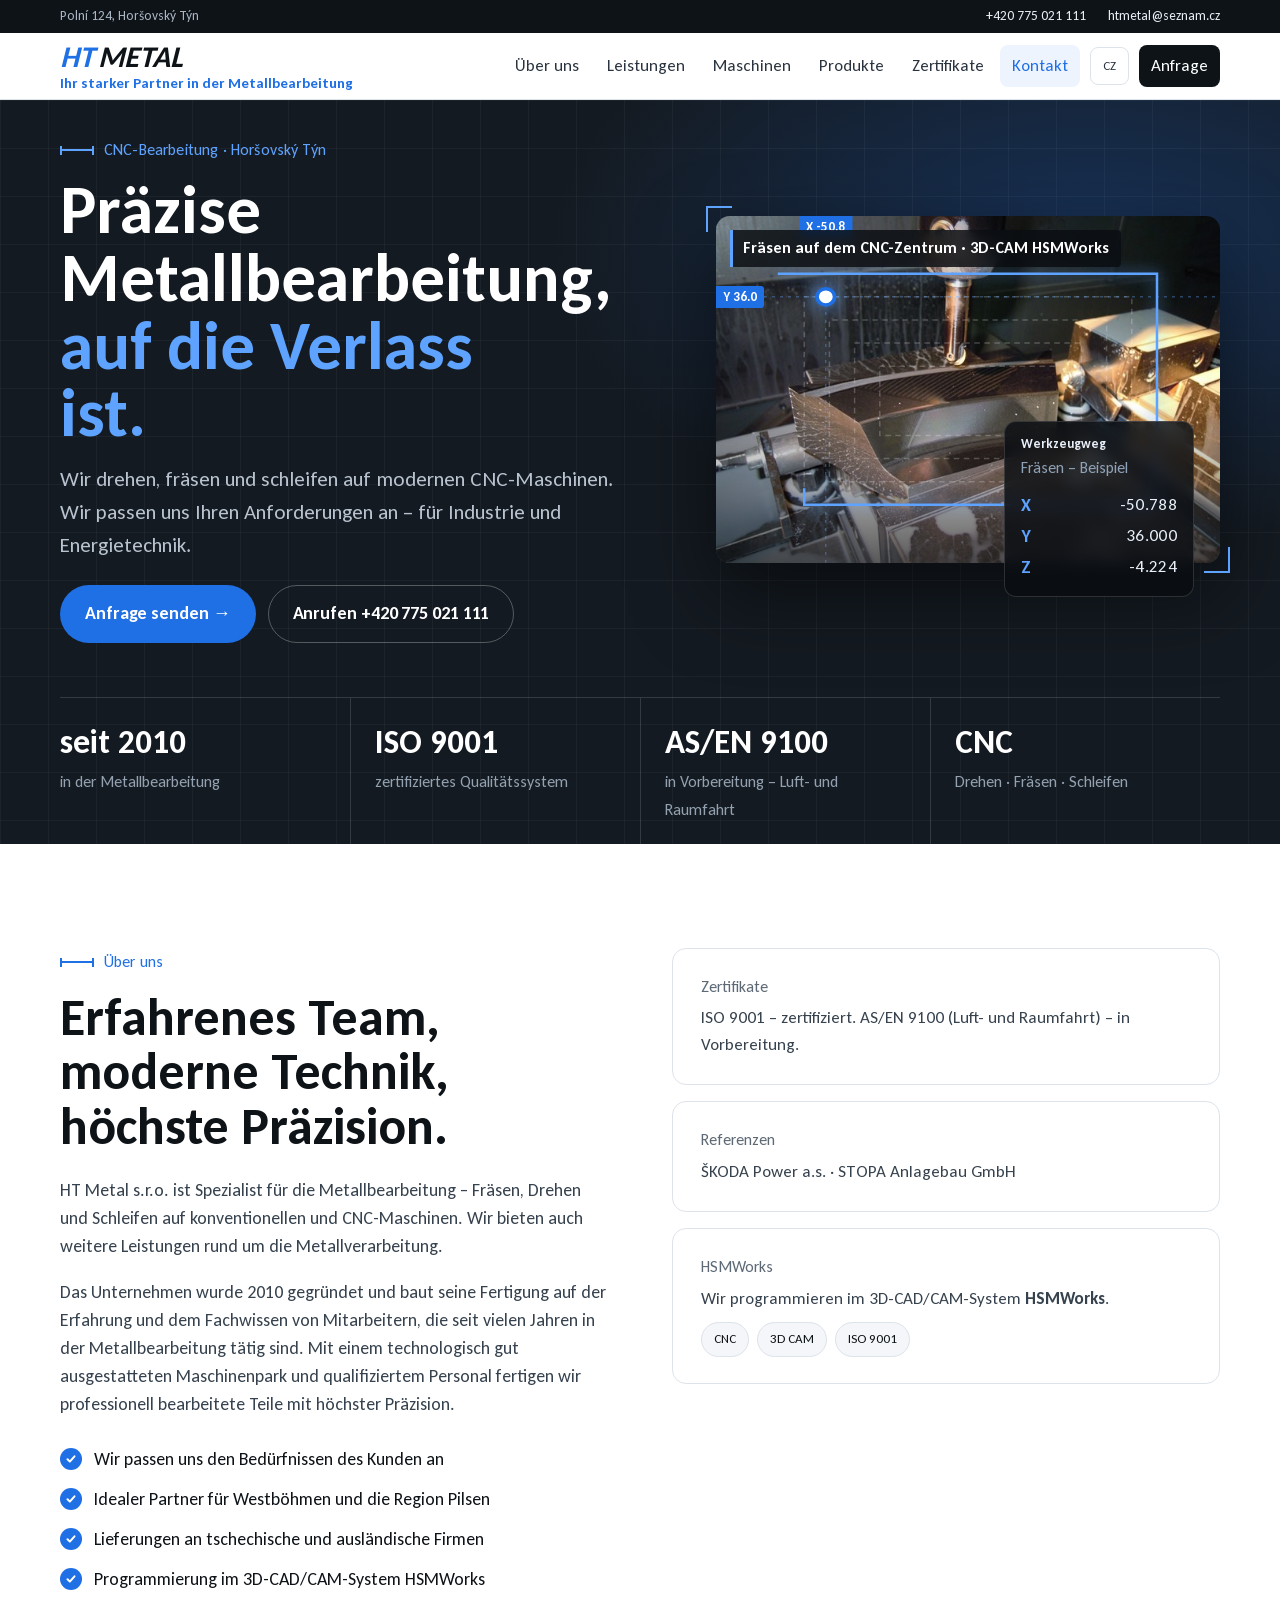
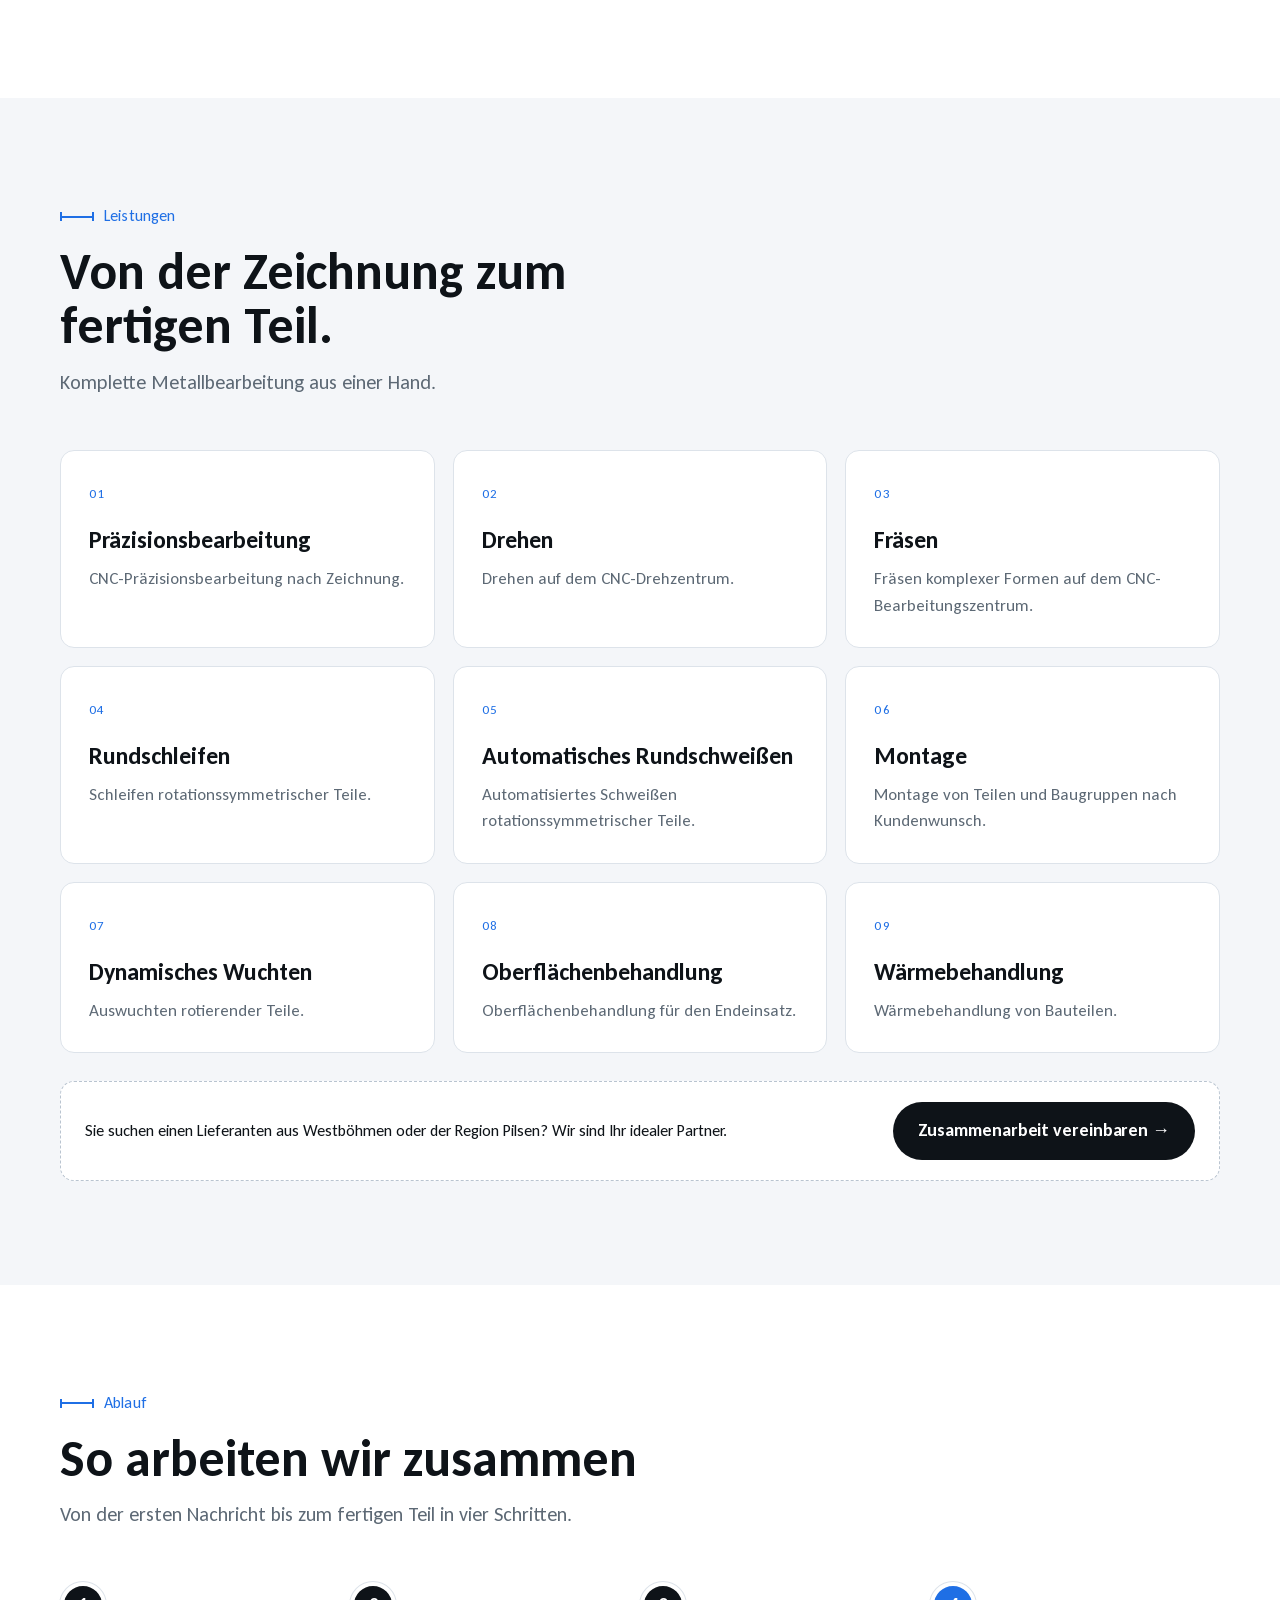
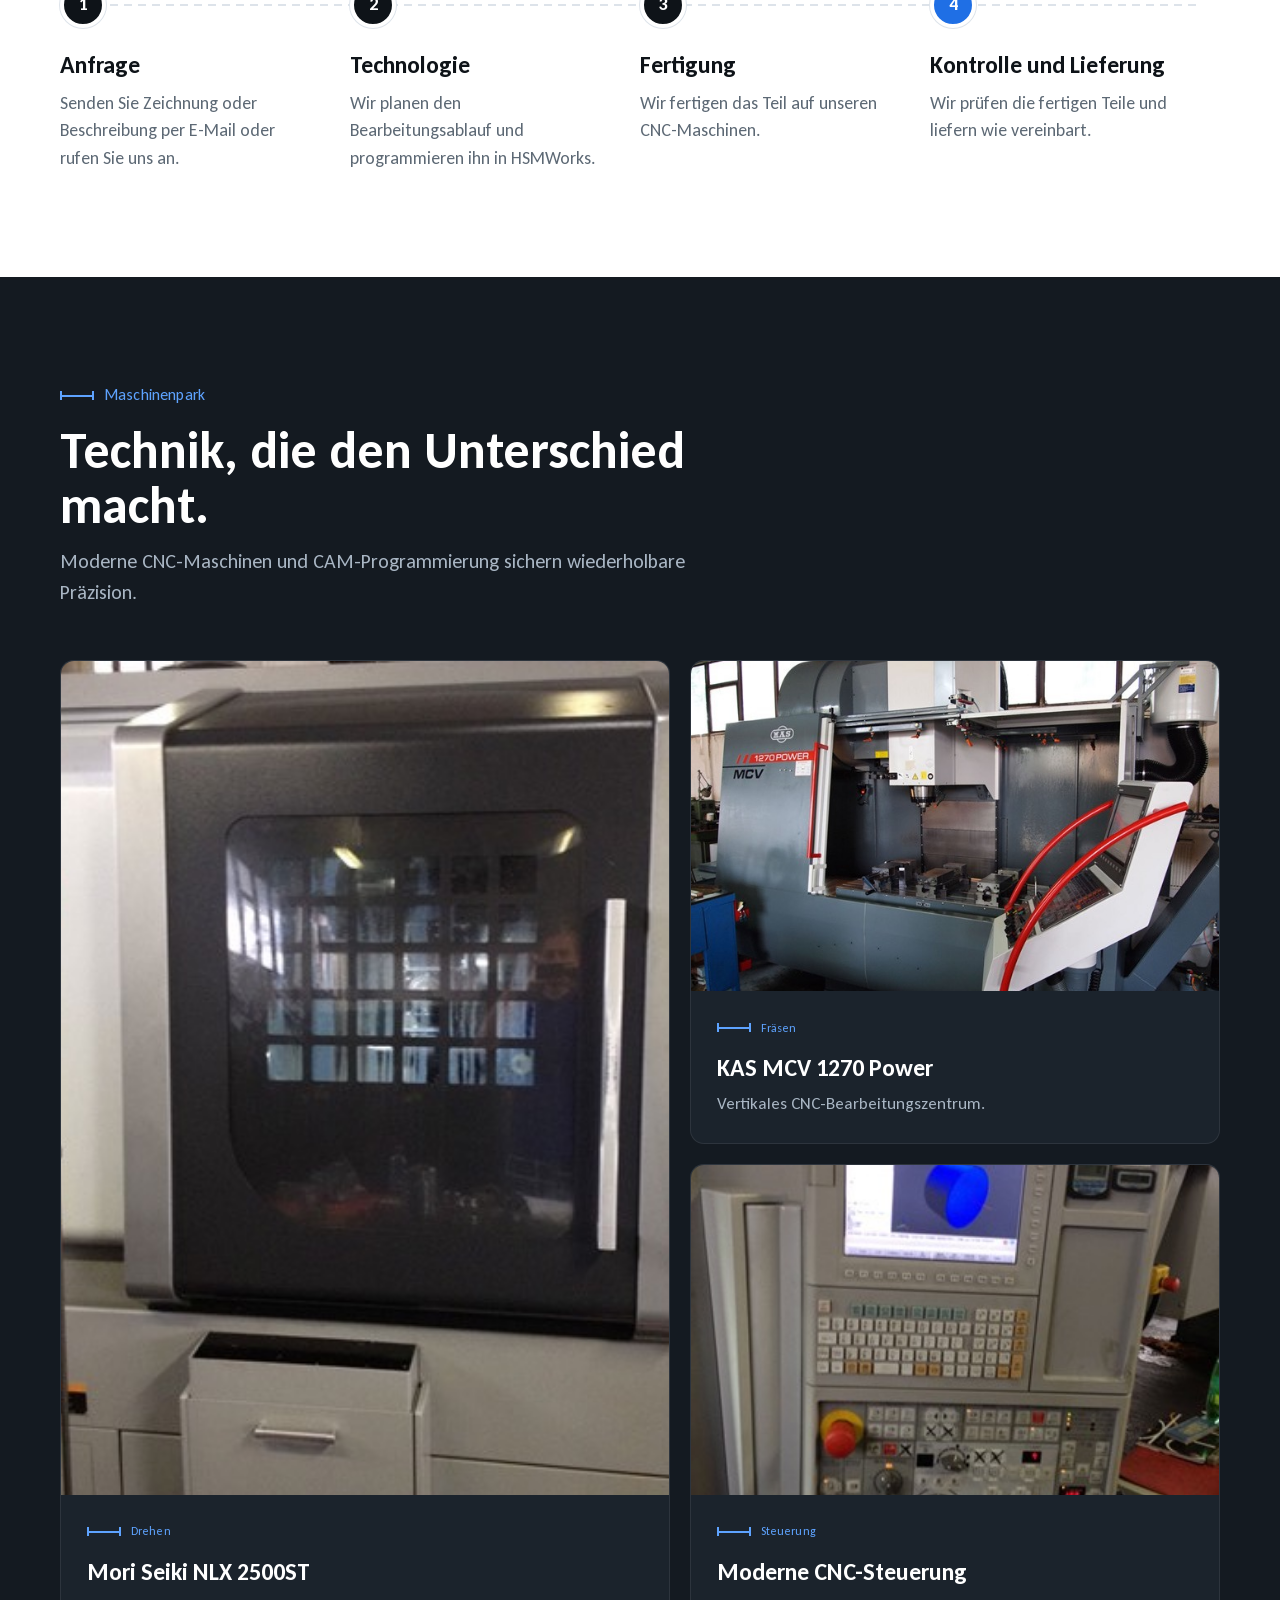
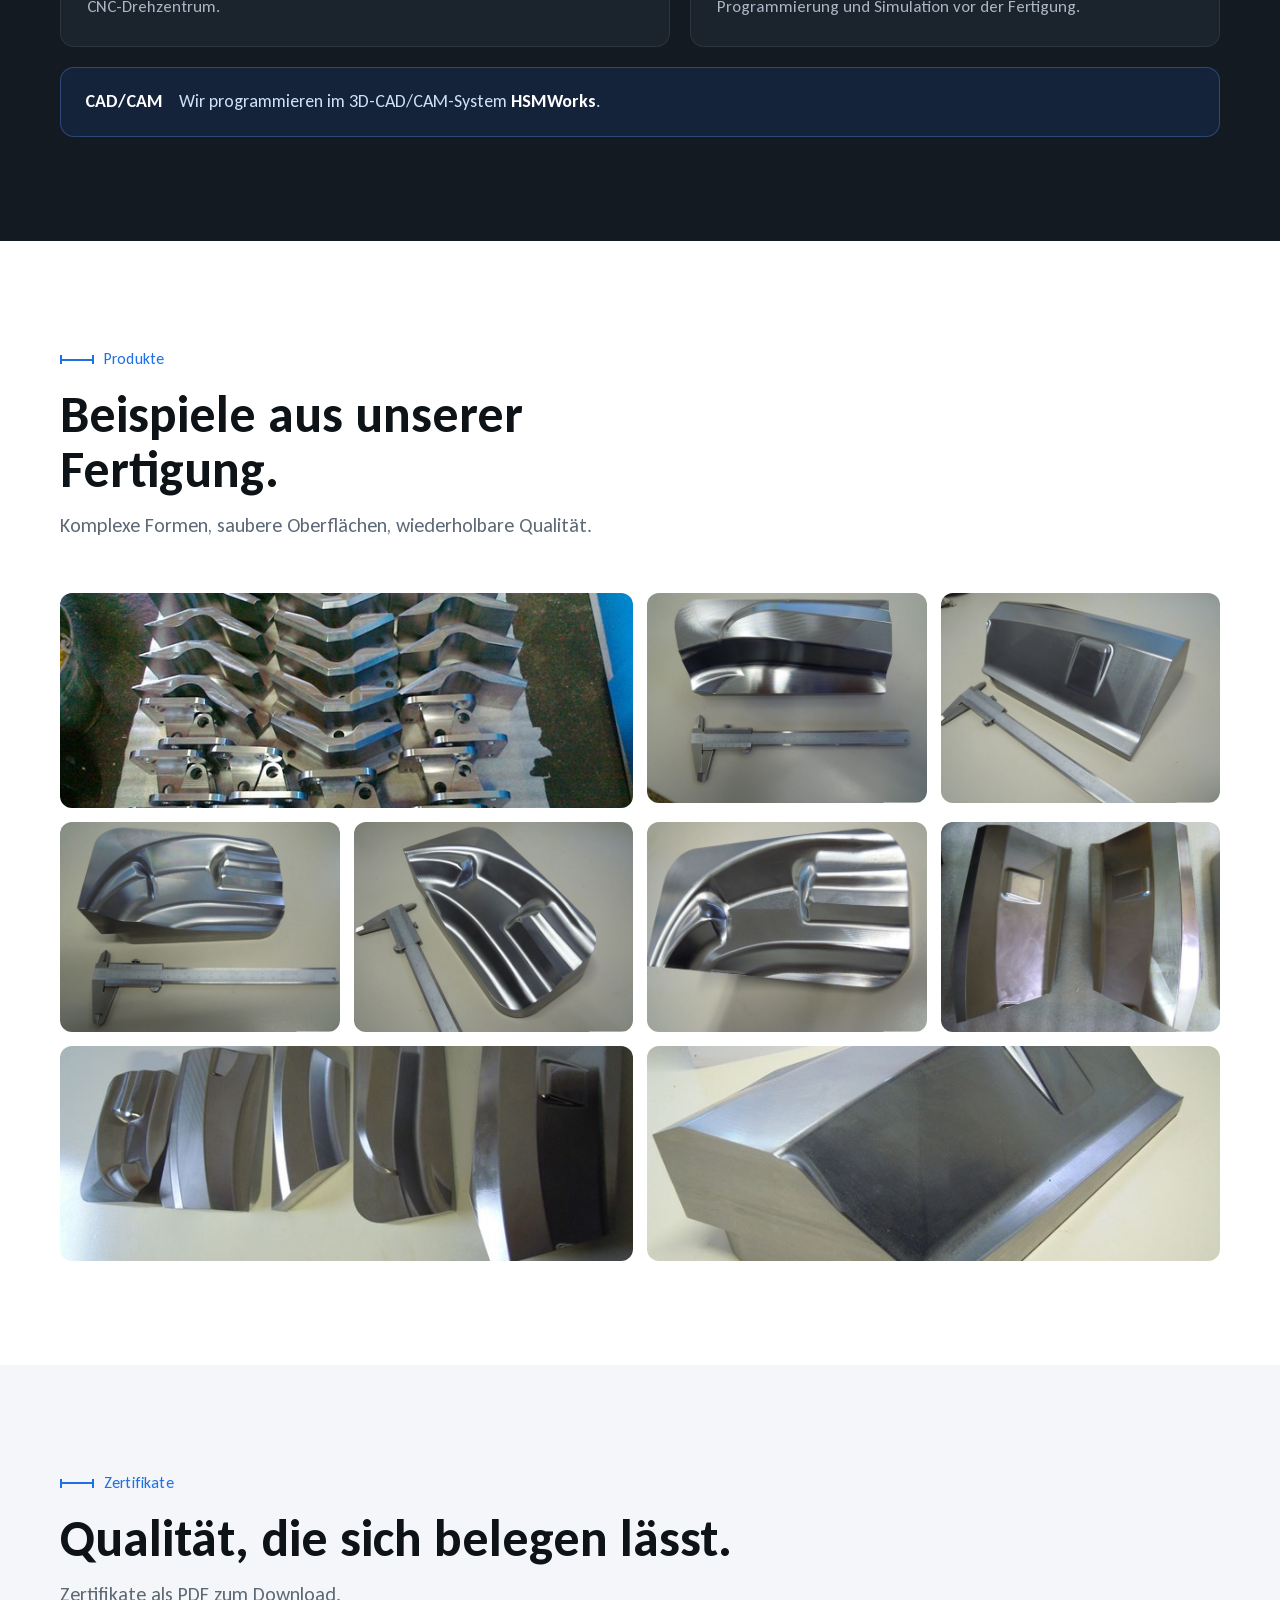
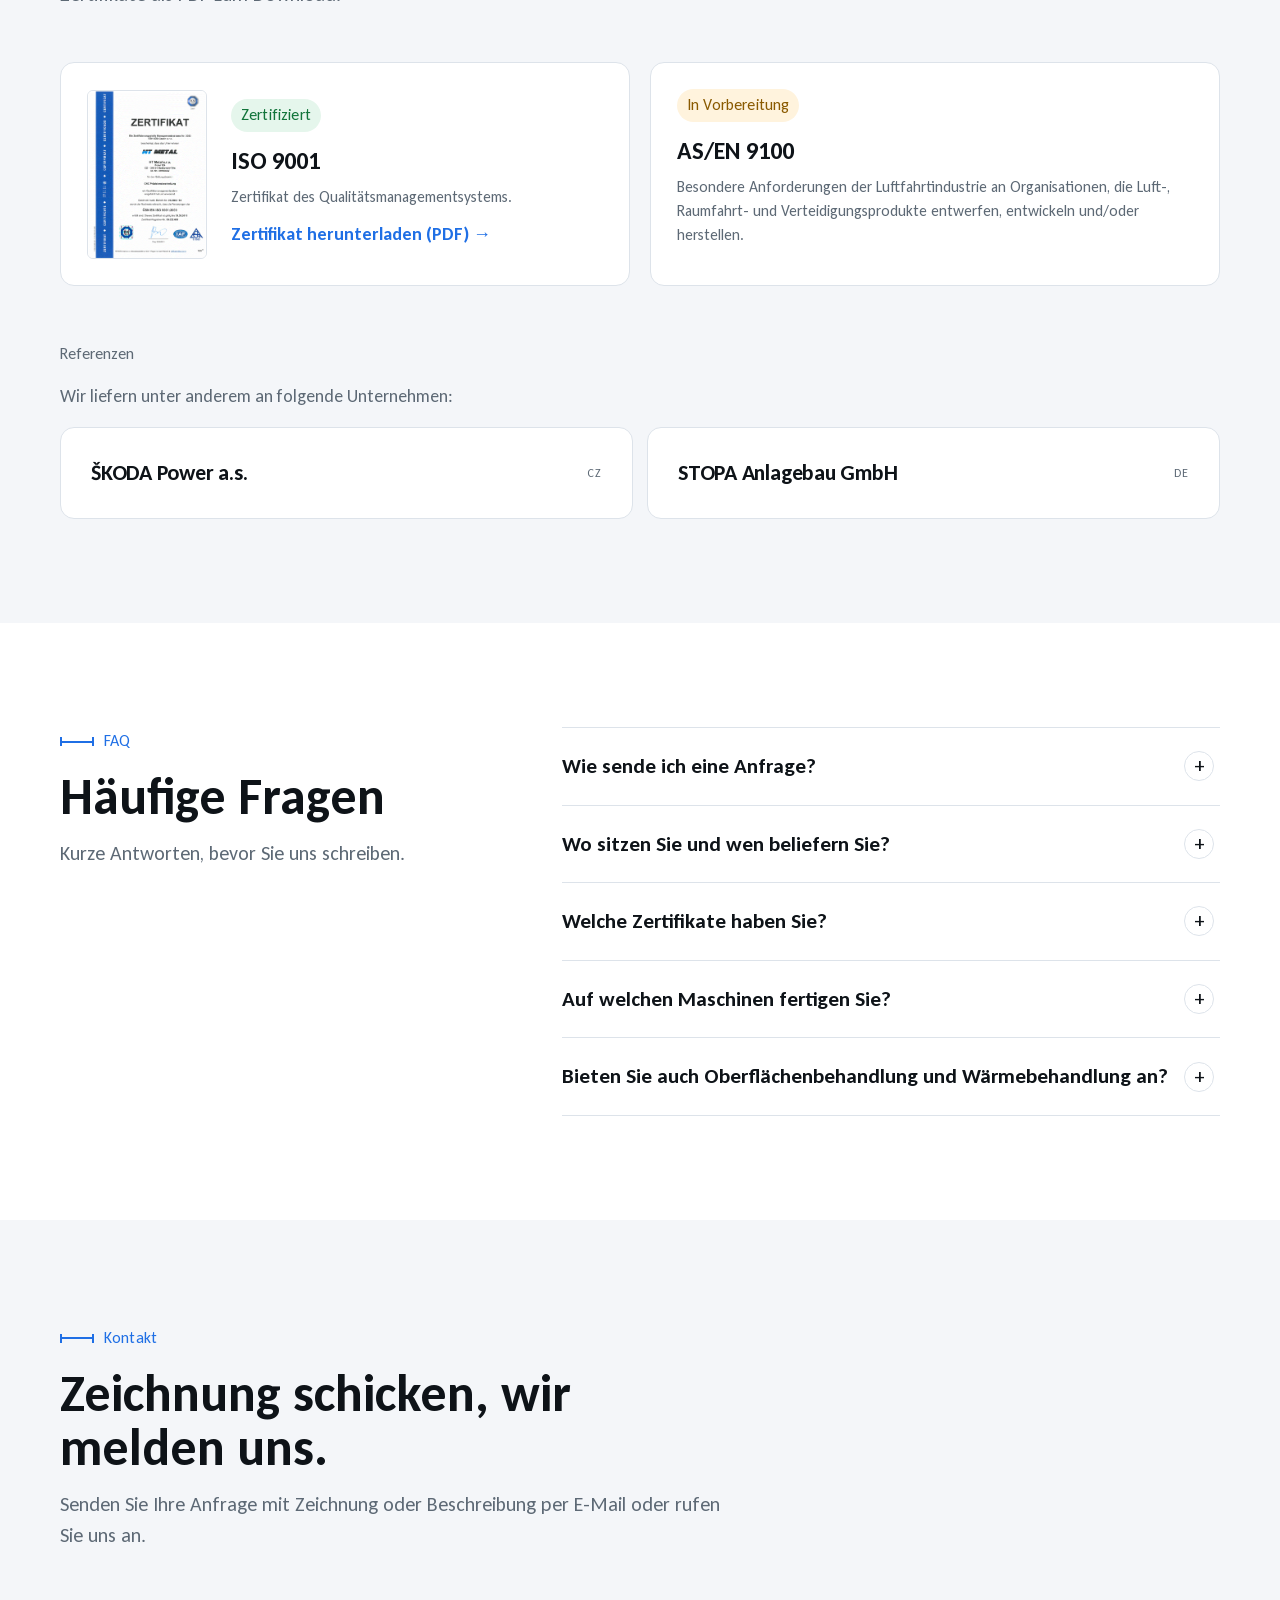
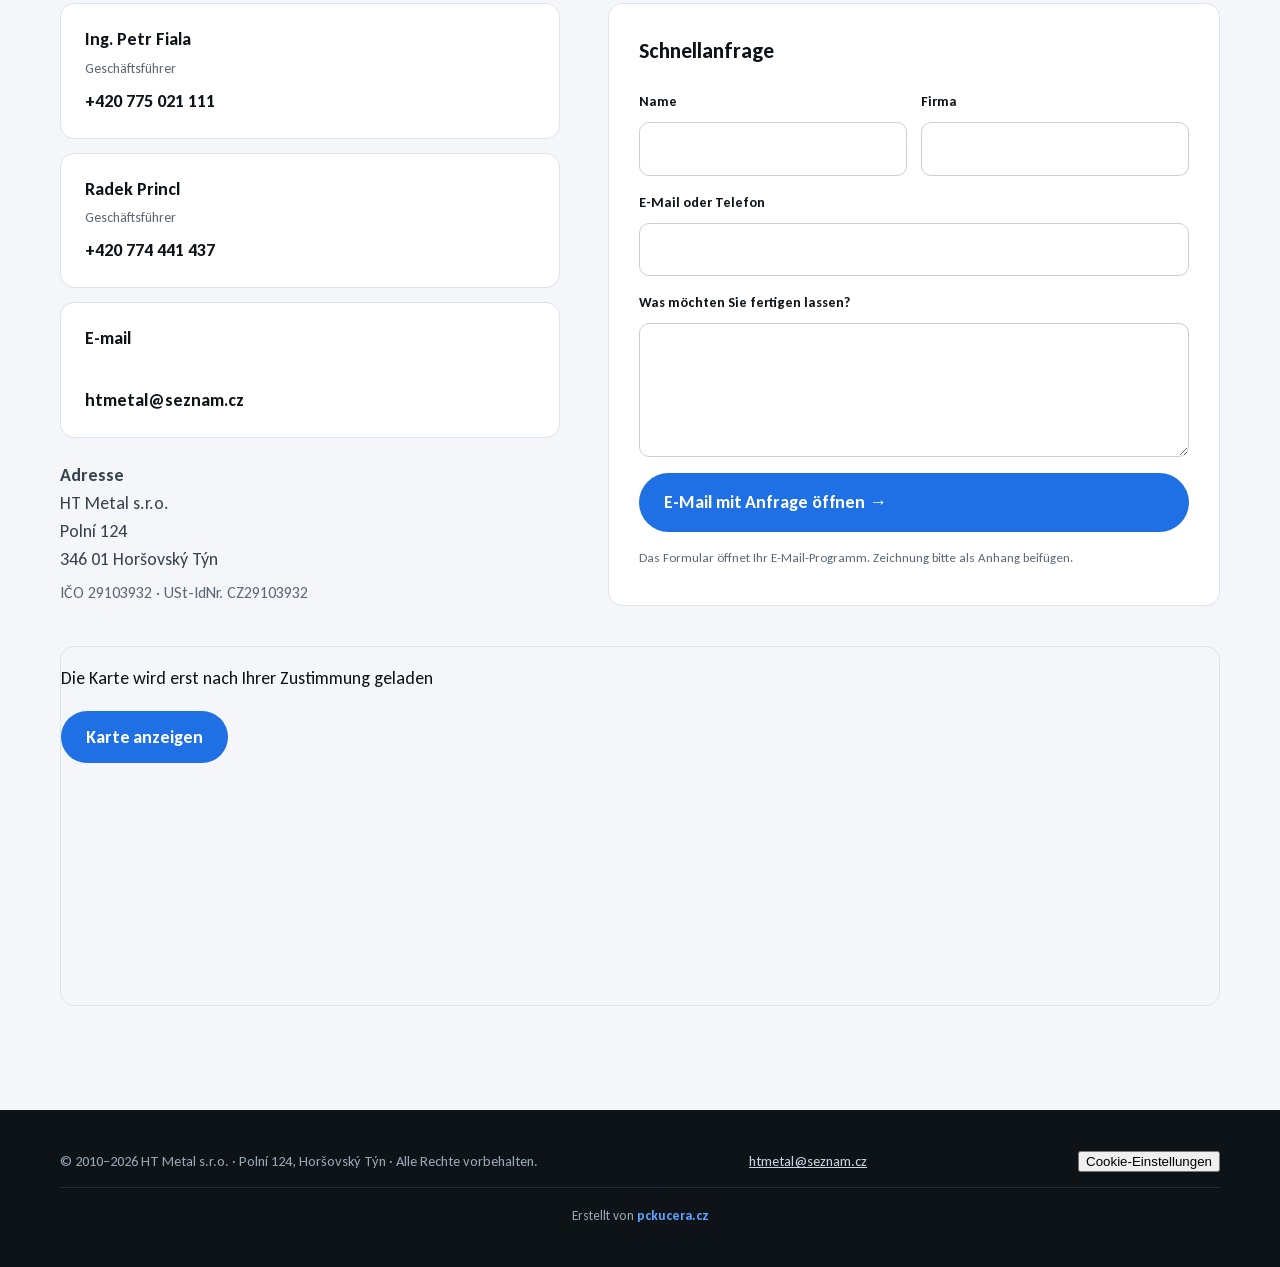
==== commit facd3923: "Add files via upload" ====
--- a/de/index.html
+++ b/de/index.html
@@ -111,10 +111,11 @@
       <p class="hint">Das Formular öffnet Ihr E-Mail-Programm. Zeichnung bitte als Anhang beifügen.</p>
     </form>
   </div>
-  <div class="map rv"><iframe title="Karte" loading="lazy" referrerpolicy="no-referrer" src="https://www.openstreetmap.org/export/embed.html?bbox=12.9300%2C49.5200%2C12.9700%2C49.5360&amp;layer=mapnik&amp;marker=49.52815%2C12.94970"></iframe></div>
+  <div class="map rv"><div class="map-ph"><p>Die Karte wird erst nach Ihrer Zustimmung geladen</p><button type="button" class="btn primary" data-cc-open>Karte anzeigen</button></div><iframe title="Karte" hidden loading="lazy" referrerpolicy="no-referrer" data-src="https://www.openstreetmap.org/export/embed.html?bbox=12.9300%2C49.5200%2C12.9700%2C49.5360&amp;layer=mapnik&amp;marker=49.52815%2C12.94970"></iframe></div>
 </div></section>
 </main>
-<footer><div class="wrap"><span>© 2010–2026 HT Metal s.r.o. · Polní 124, Horšovský Týn · Alle Rechte vorbehalten.</span><span><a href="mailto:htmetal@seznam.cz">htmetal@seznam.cz</a></span><span class="made">Erstellt von <a href="https://pckucera.cz" target="_blank" rel="noopener">pckucera.cz</a></span></div></footer>
+<footer><div class="wrap"><span>© 2010–2026 HT Metal s.r.o. · Polní 124, Horšovský Týn · Alle Rechte vorbehalten.</span><span><a href="mailto:htmetal@seznam.cz">htmetal@seznam.cz</a></span><span><button type="button" class="cc-link" data-cc-open>Cookie-Einstellungen</button></span><span class="made">Erstellt von <a href="https://pckucera.cz" target="_blank" rel="noopener">pckucera.cz</a></span></div></footer>
+<div id="cc" class="cc" role="dialog" aria-live="polite" aria-label="Cookies" hidden><p>Diese Website nutzt nur einen externen Dienst: die OpenStreetMap-Karte. Sie wird erst nach Ihrer Zustimmung geladen und kann Cookies setzen. Analyse- oder Werbedienste setzen wir nicht ein.</p><div class="cc-b"><button type="button" class="btn ghost" data-cc="no">Ablehnen</button><button type="button" class="btn primary" data-cc="yes">Akzeptieren</button></div></div>
 <div class="mbar"><a href="tel:+420775021111">Anrufen</a><a class="p" href="#kontakt">Anfrage</a></div>
 <script src="../assets/app.js" defer></script>
 </body>
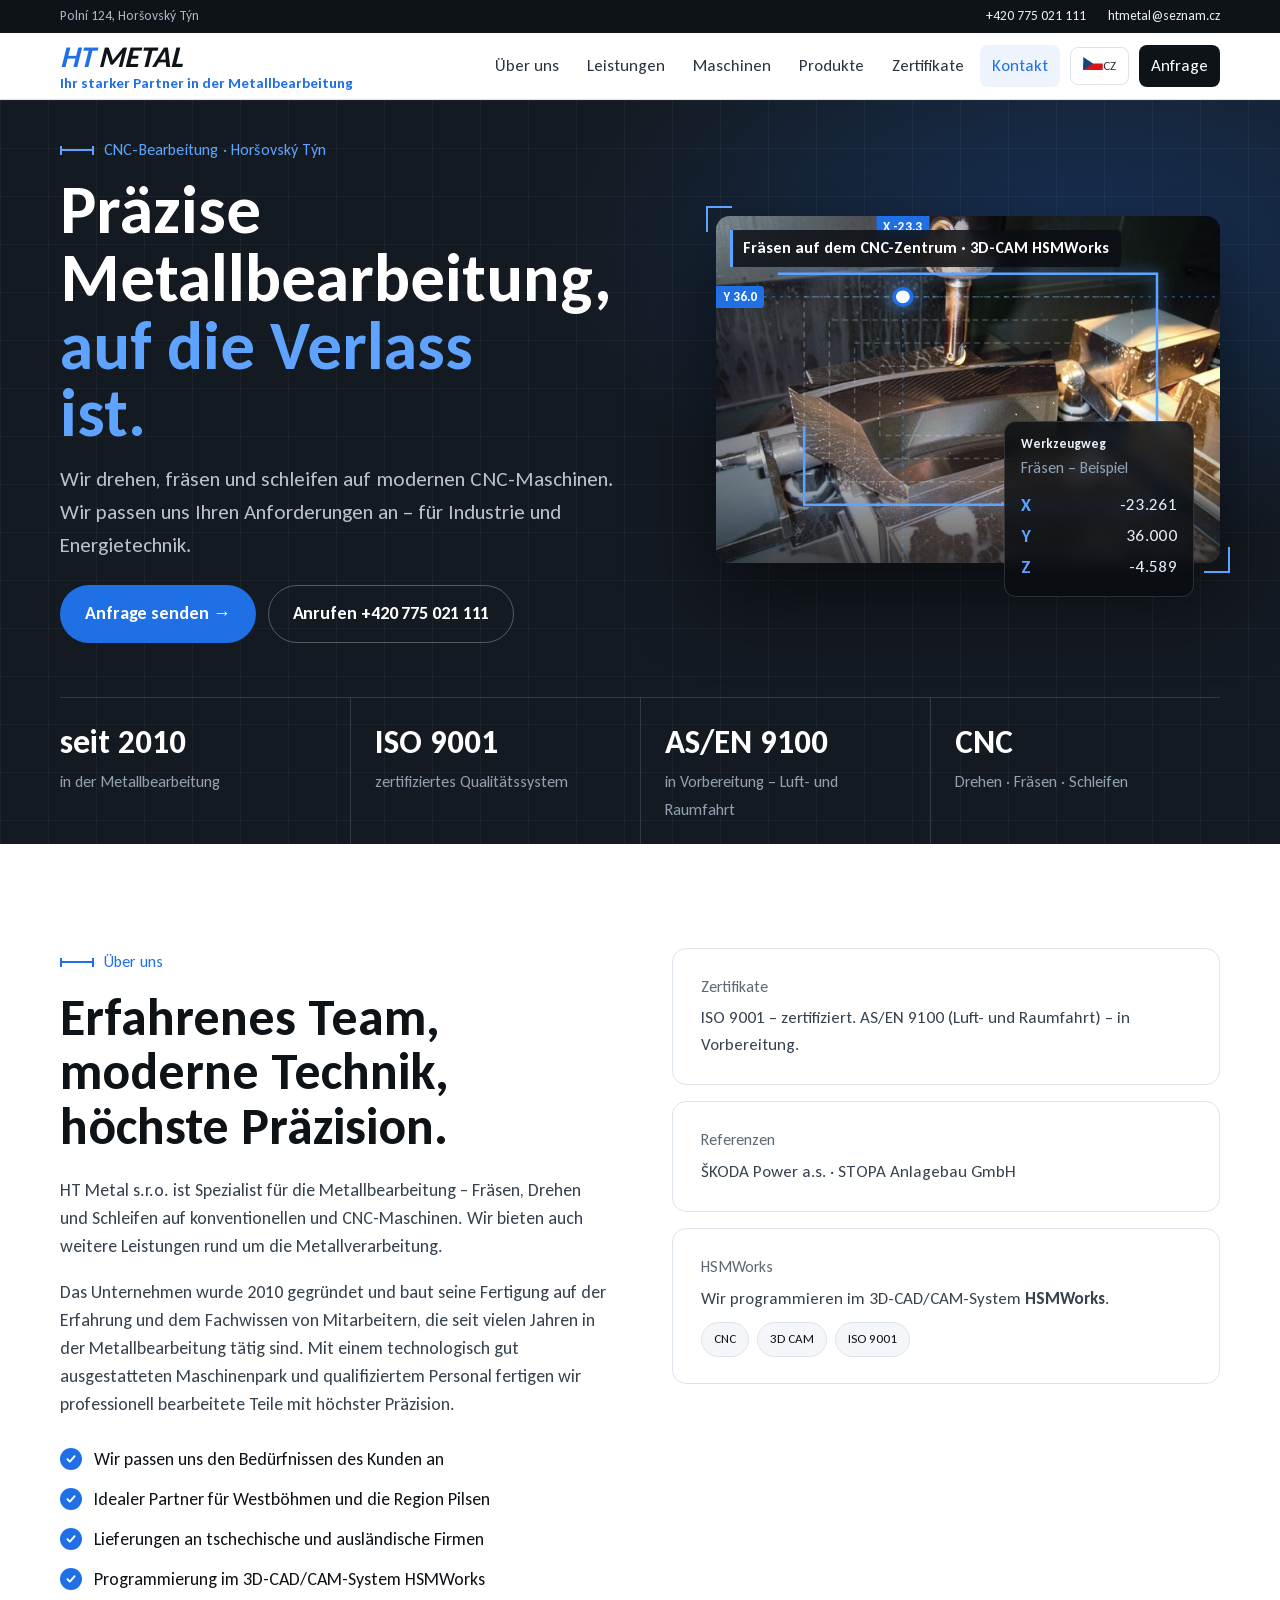
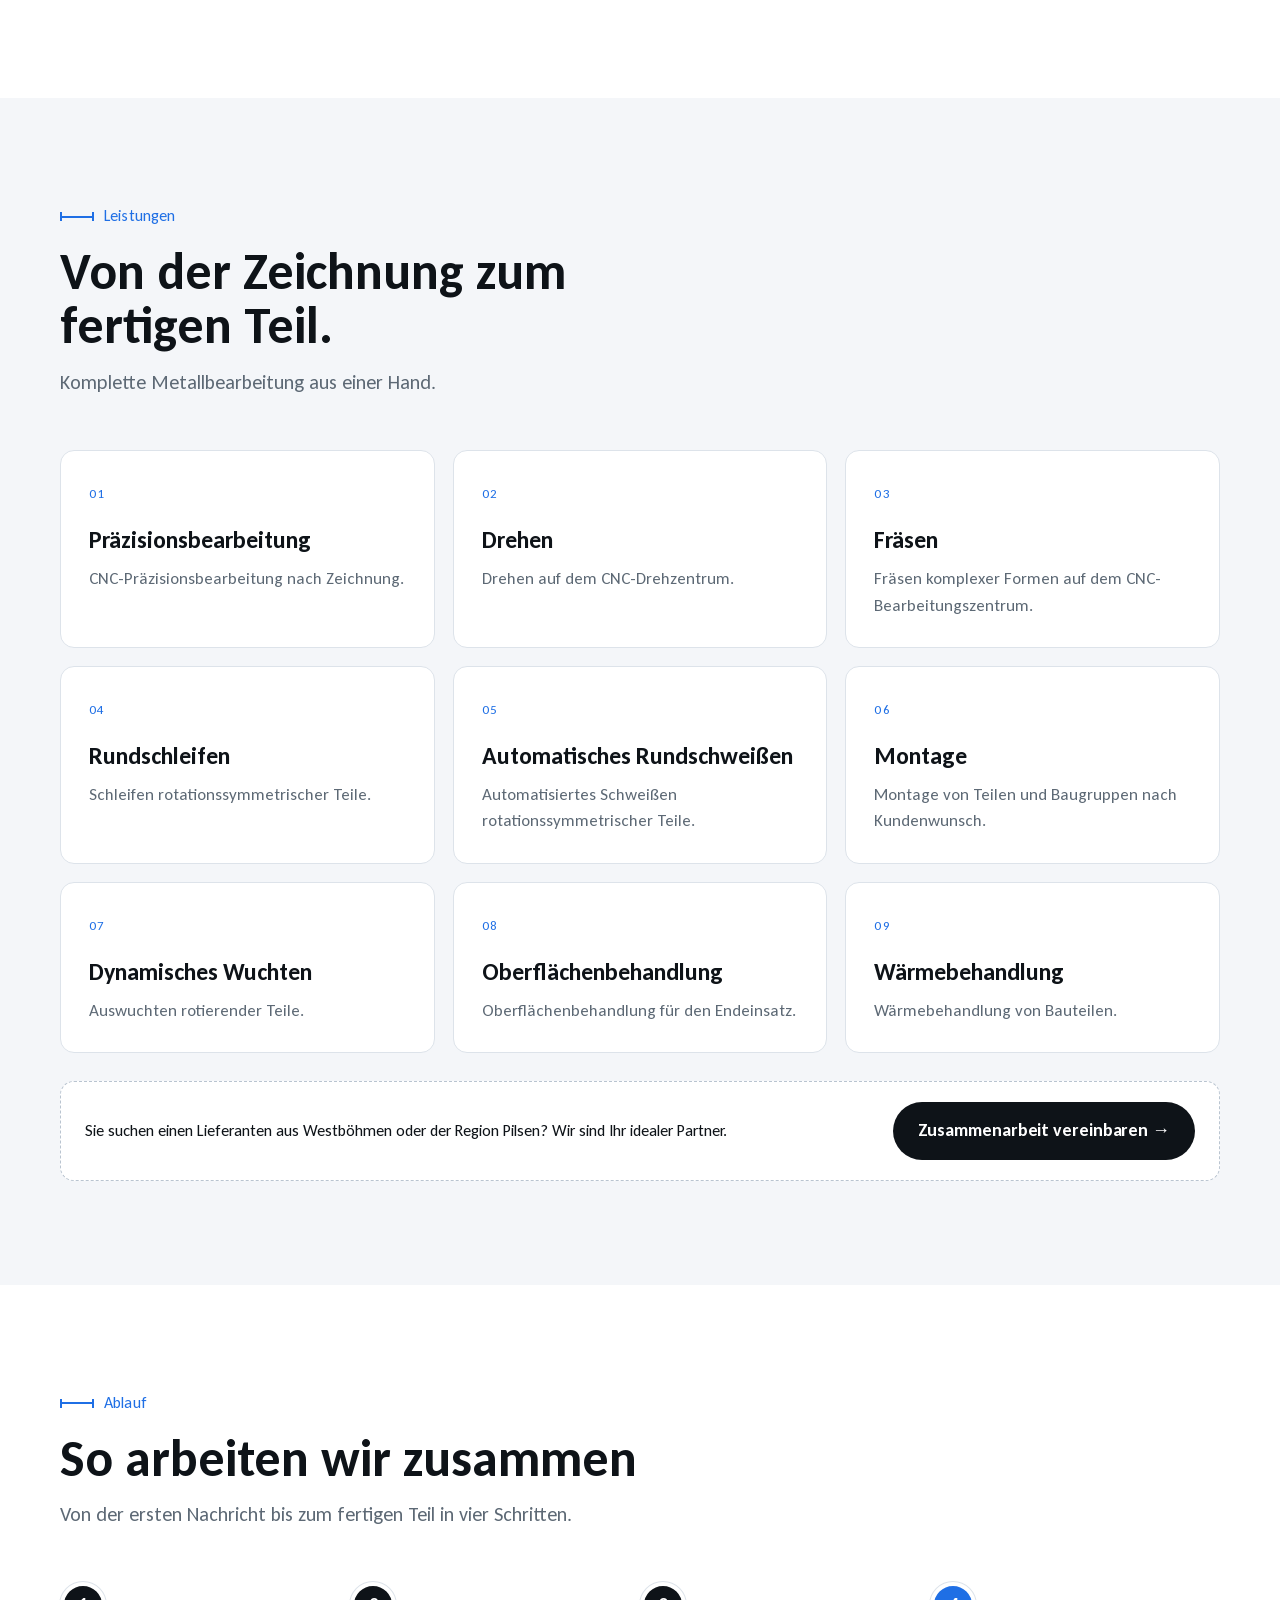
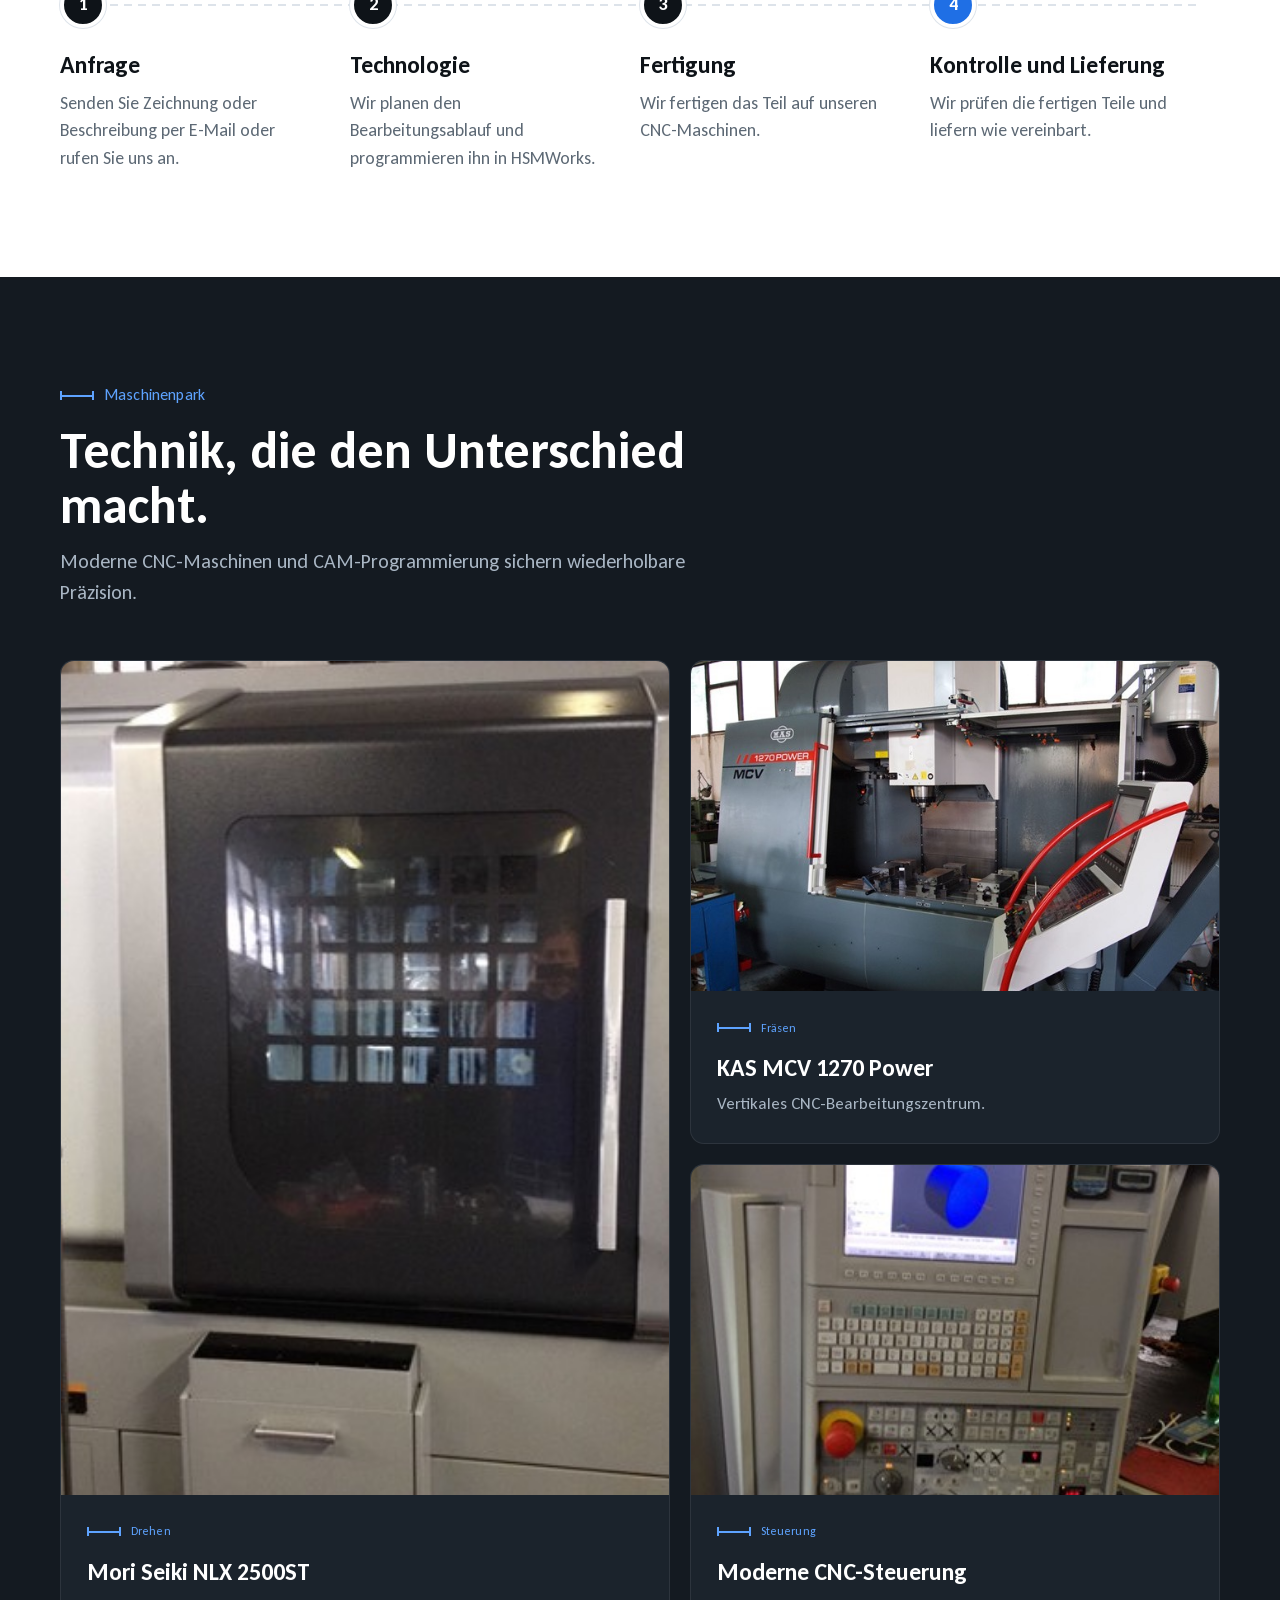
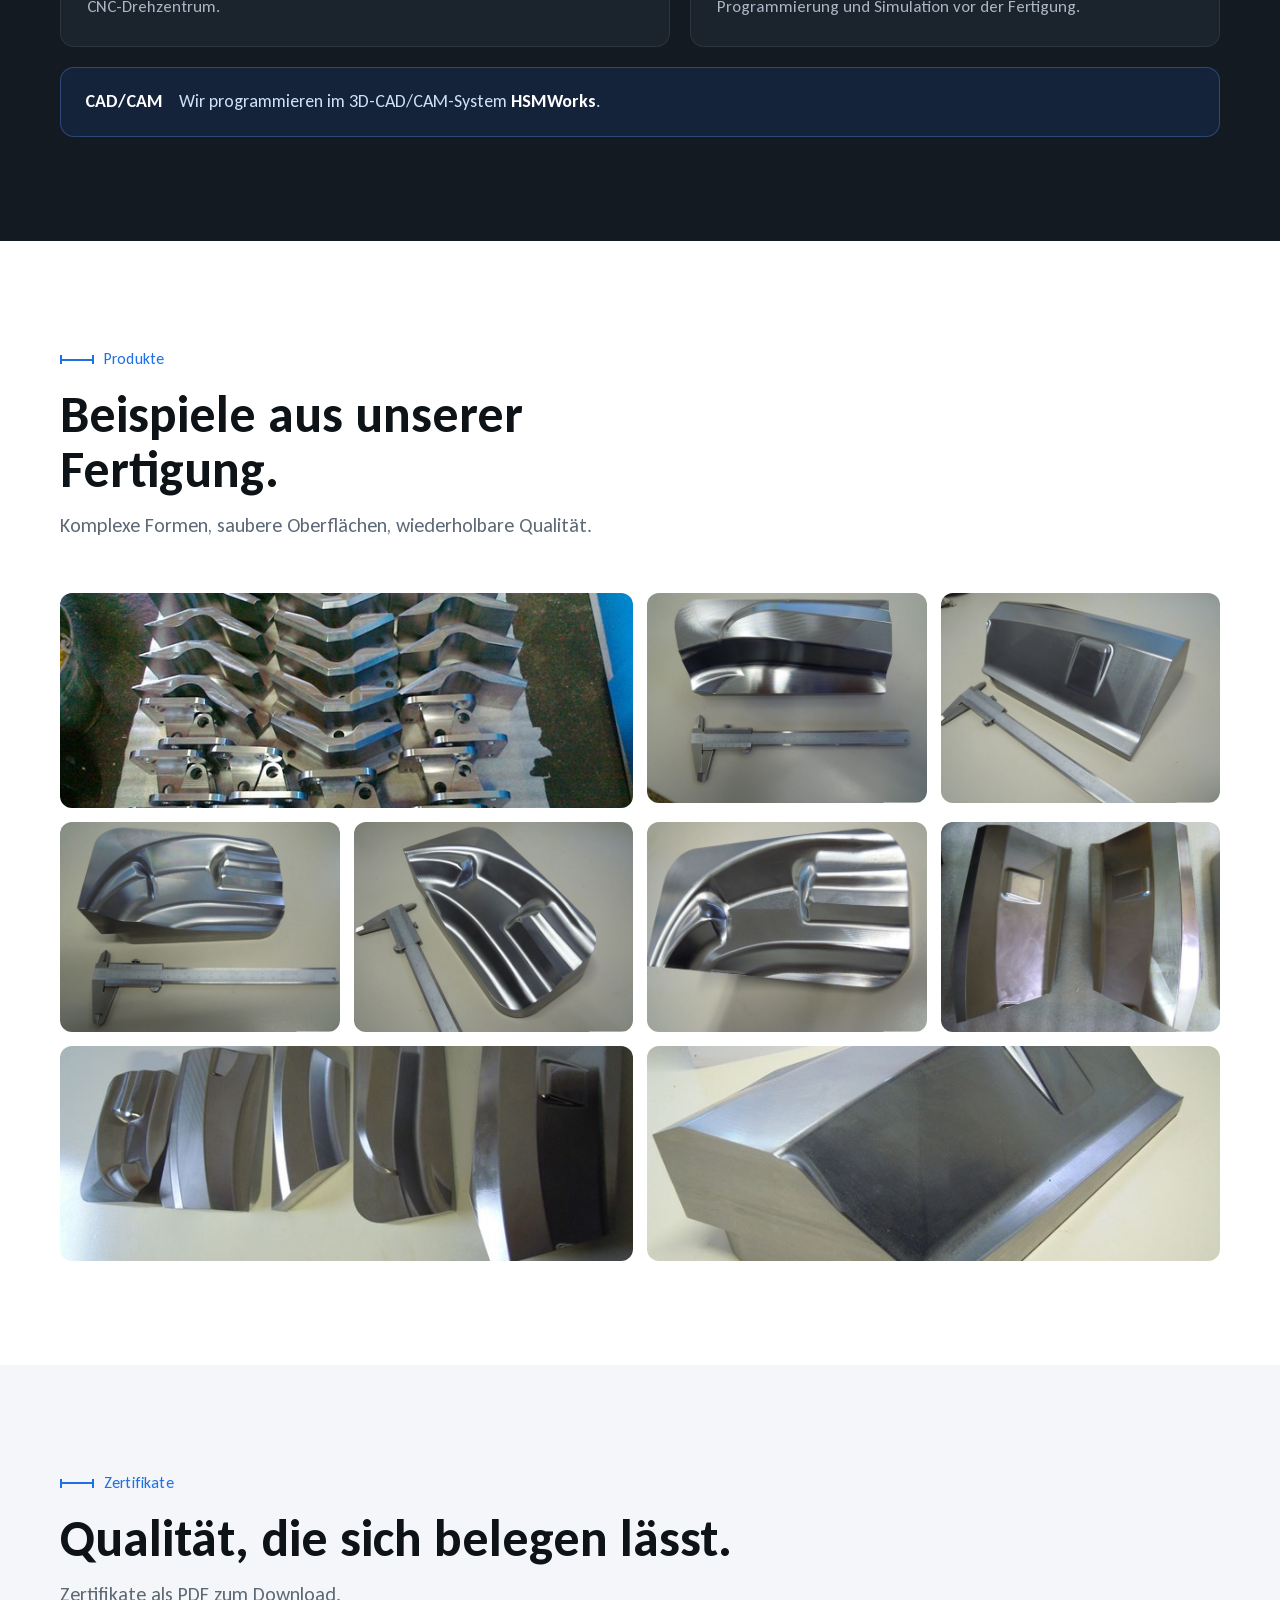
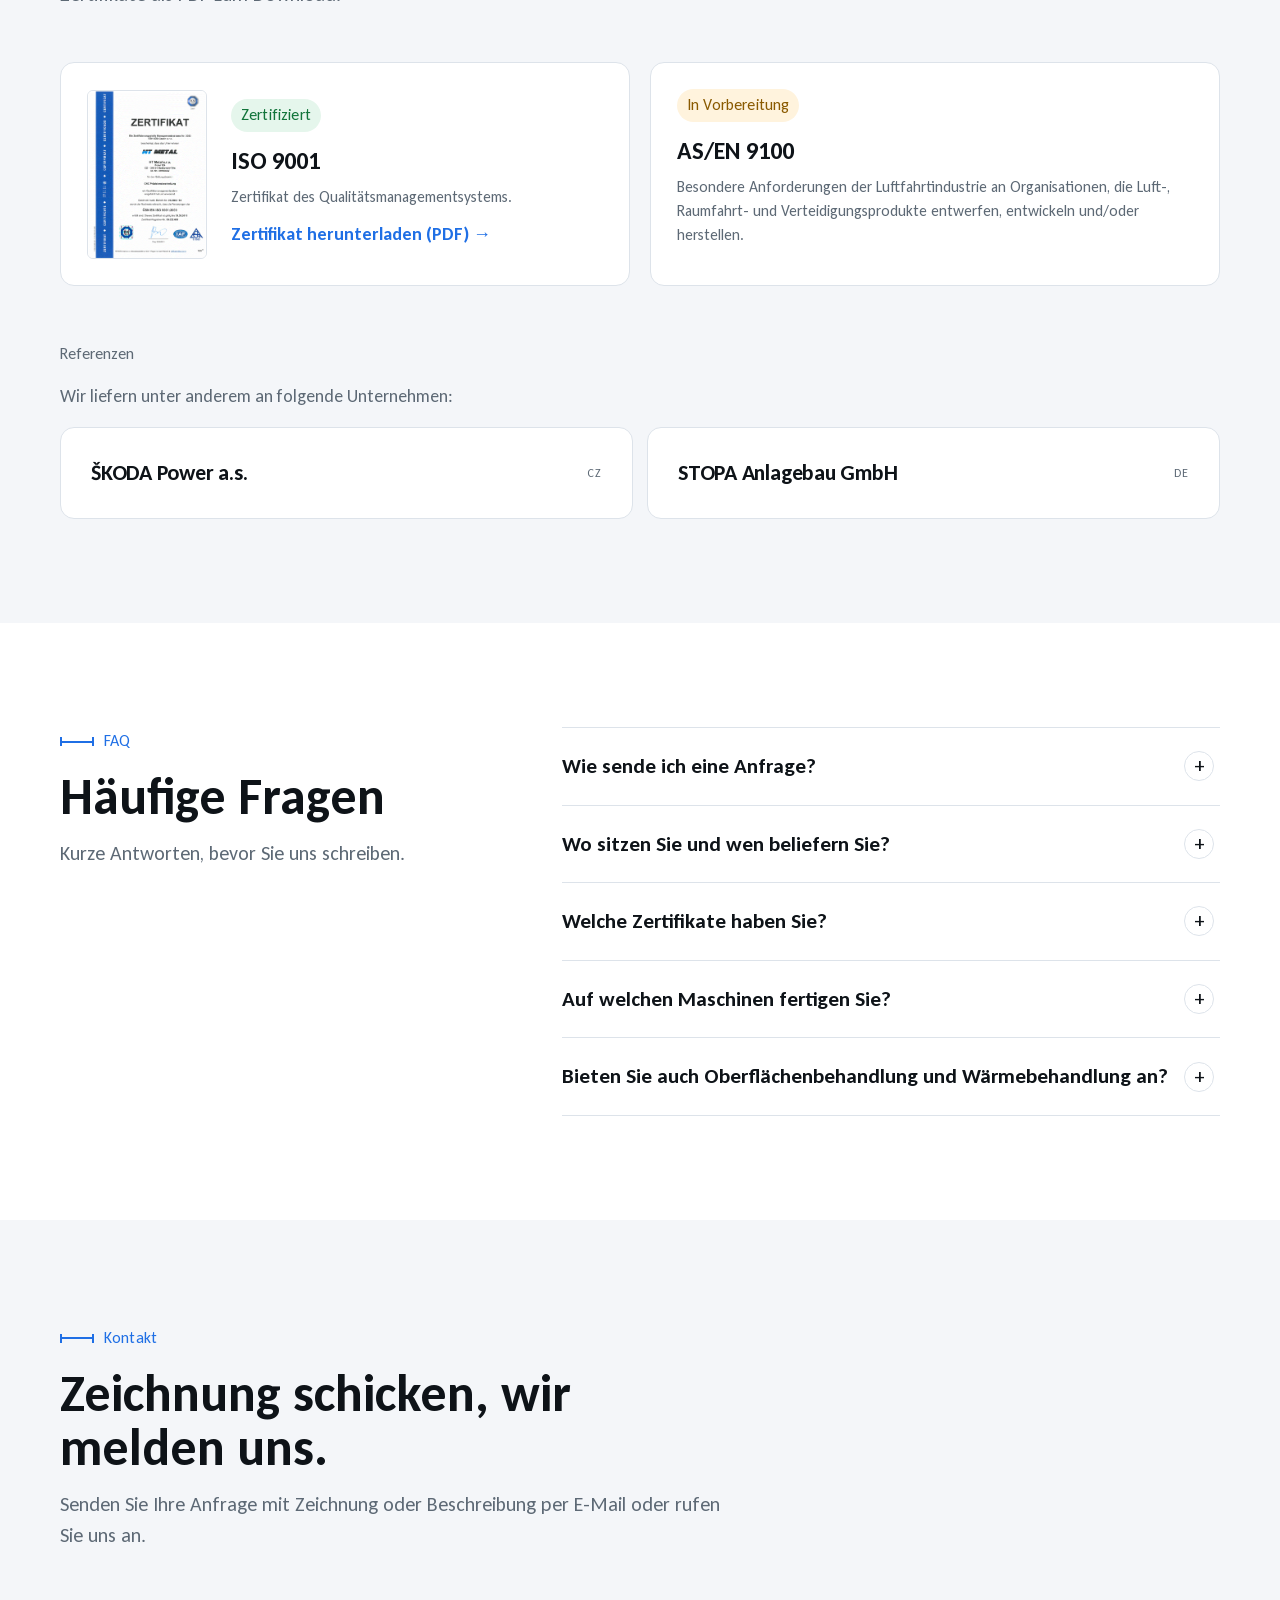
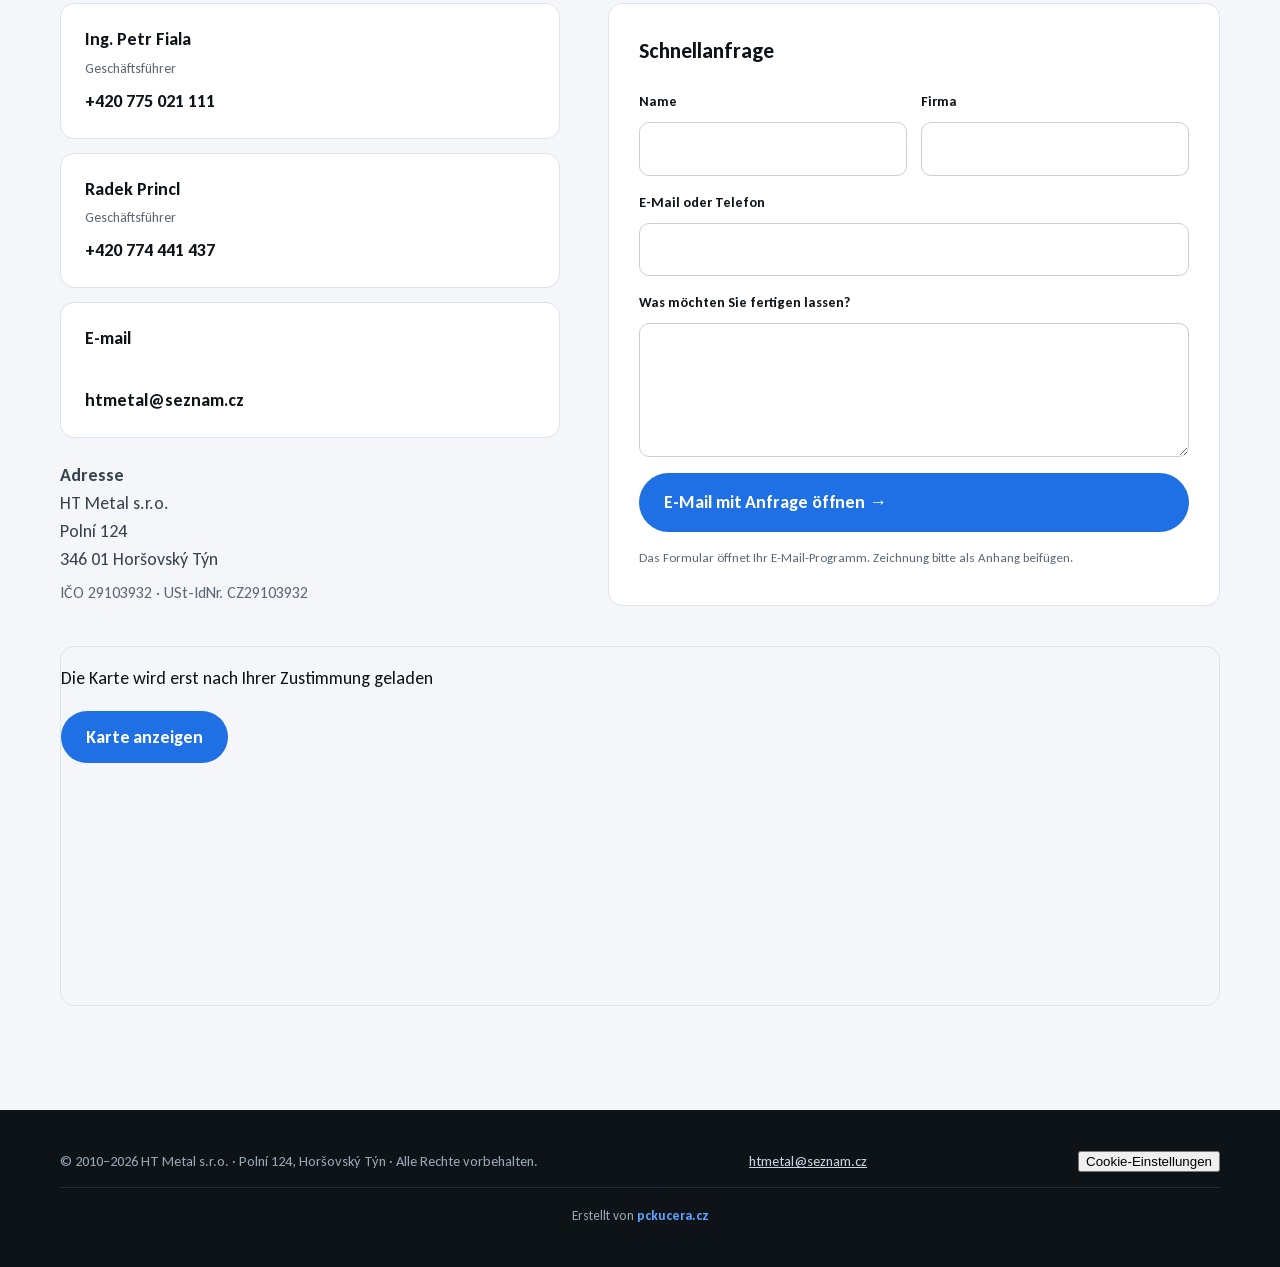
==== commit 2bb9a1b2: "Add files via upload" ====
--- a/de/index.html
+++ b/de/index.html
@@ -27,7 +27,7 @@
   <div class="wrap bar">
     <a class="brand" href="#" aria-label="HT Metal"><b><i>HT</i>METAL</b><small>Ihr starker Partner in der Metallbearbeitung</small></a>
     <button class="burger" type="button" aria-label="Menü" aria-expanded="false"><span></span></button>
-    <nav class="nav" aria-label="Menü"><a href="#onas">Über uns</a><a href="#sluzby">Leistungen</a><a href="#stroje">Maschinen</a><a href="#vyrobky">Produkte</a><a href="#certifikace">Zertifikate</a><a href="#kontakt">Kontakt</a><a class="lang" href="../" hreflang="cs">CZ</a><a class="cta" href="#kontakt">Anfrage</a></nav>
+    <nav class="nav" aria-label="Menü"><a href="#onas">Über uns</a><a href="#sluzby">Leistungen</a><a href="#stroje">Maschinen</a><a href="#vyrobky">Produkte</a><a href="#certifikace">Zertifikate</a><a href="#kontakt">Kontakt</a><a class="lang" href="../" hreflang="cs"><svg class="flag" viewBox="0 0 6 4" width="20" height="13" aria-hidden="true"><path fill="#fff" d="M0 0h6v2H0z"/><path fill="#d7141a" d="M0 2h6v2H0z"/><path fill="#11457e" d="M0 0l3 2-3 2z"/></svg>CZ</a><a class="cta" href="#kontakt">Anfrage</a></nav>
   </div>
 </header>
 <main id="obsah">
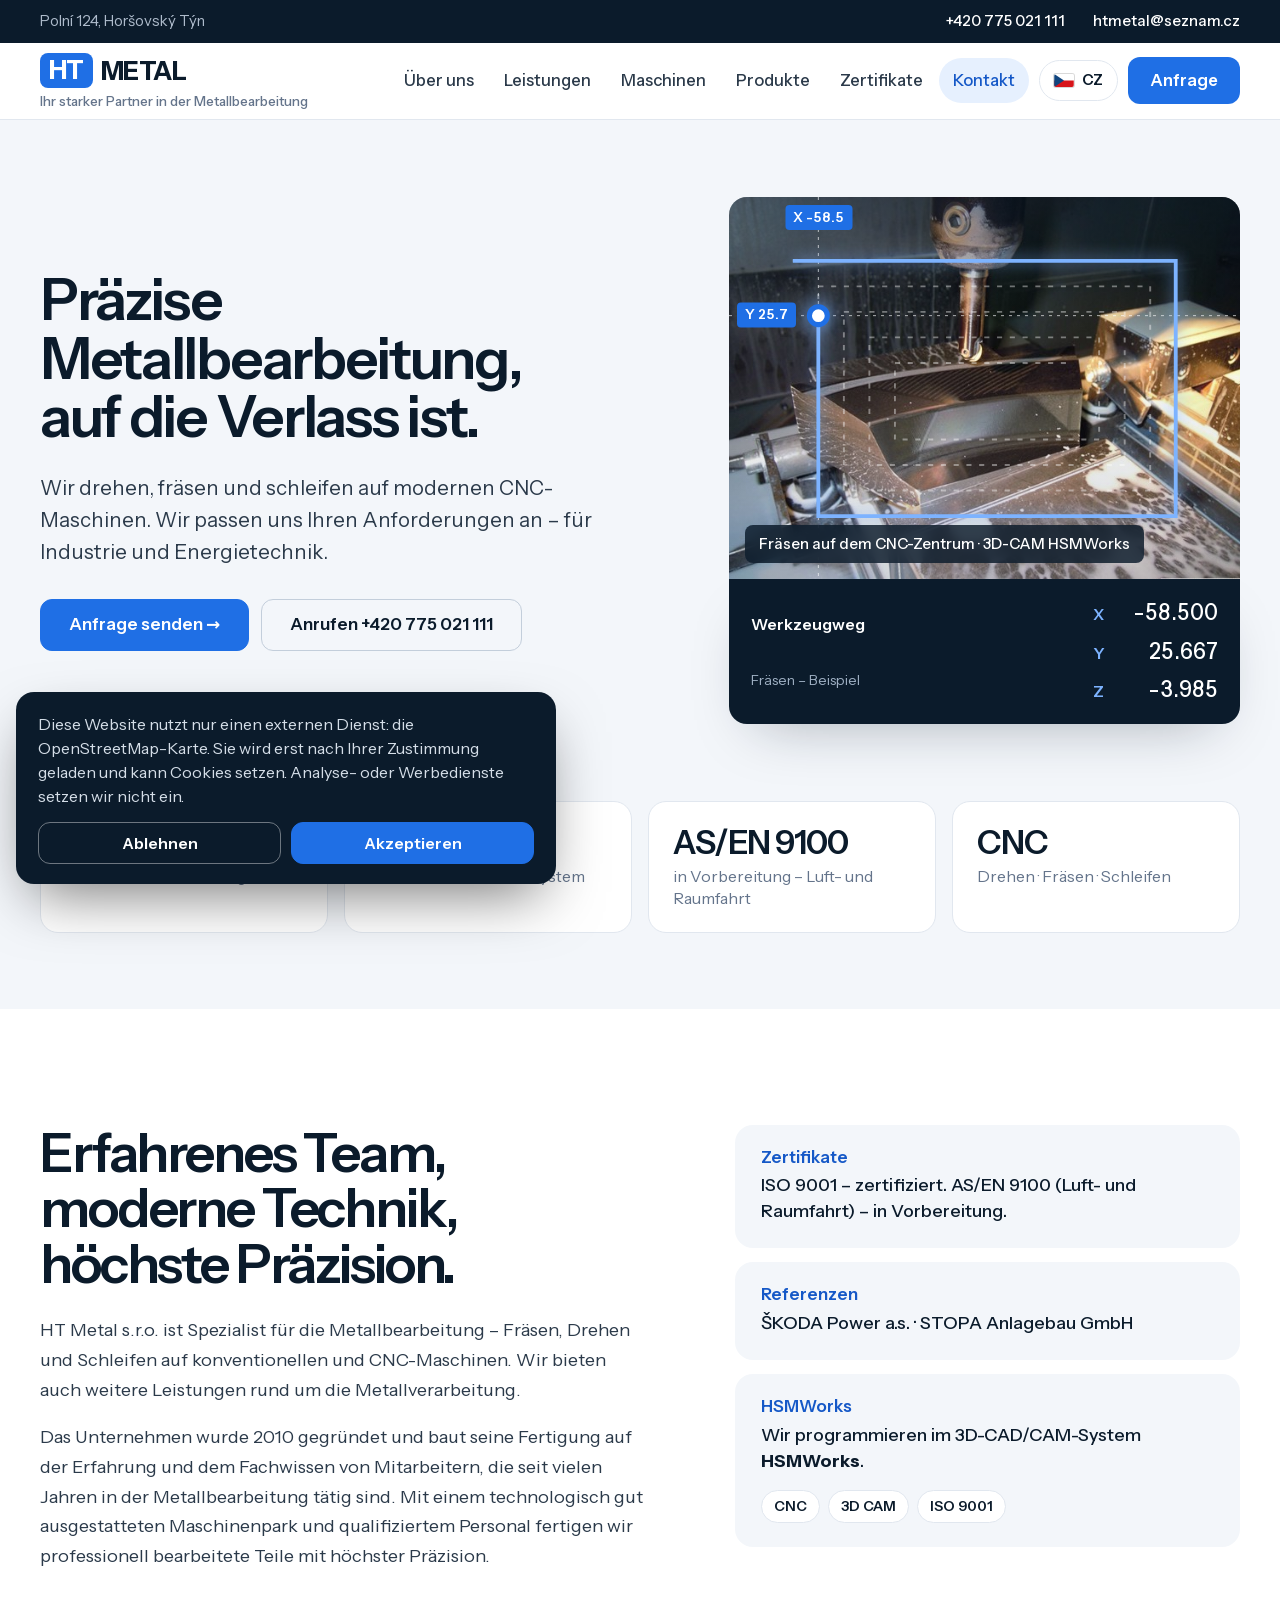
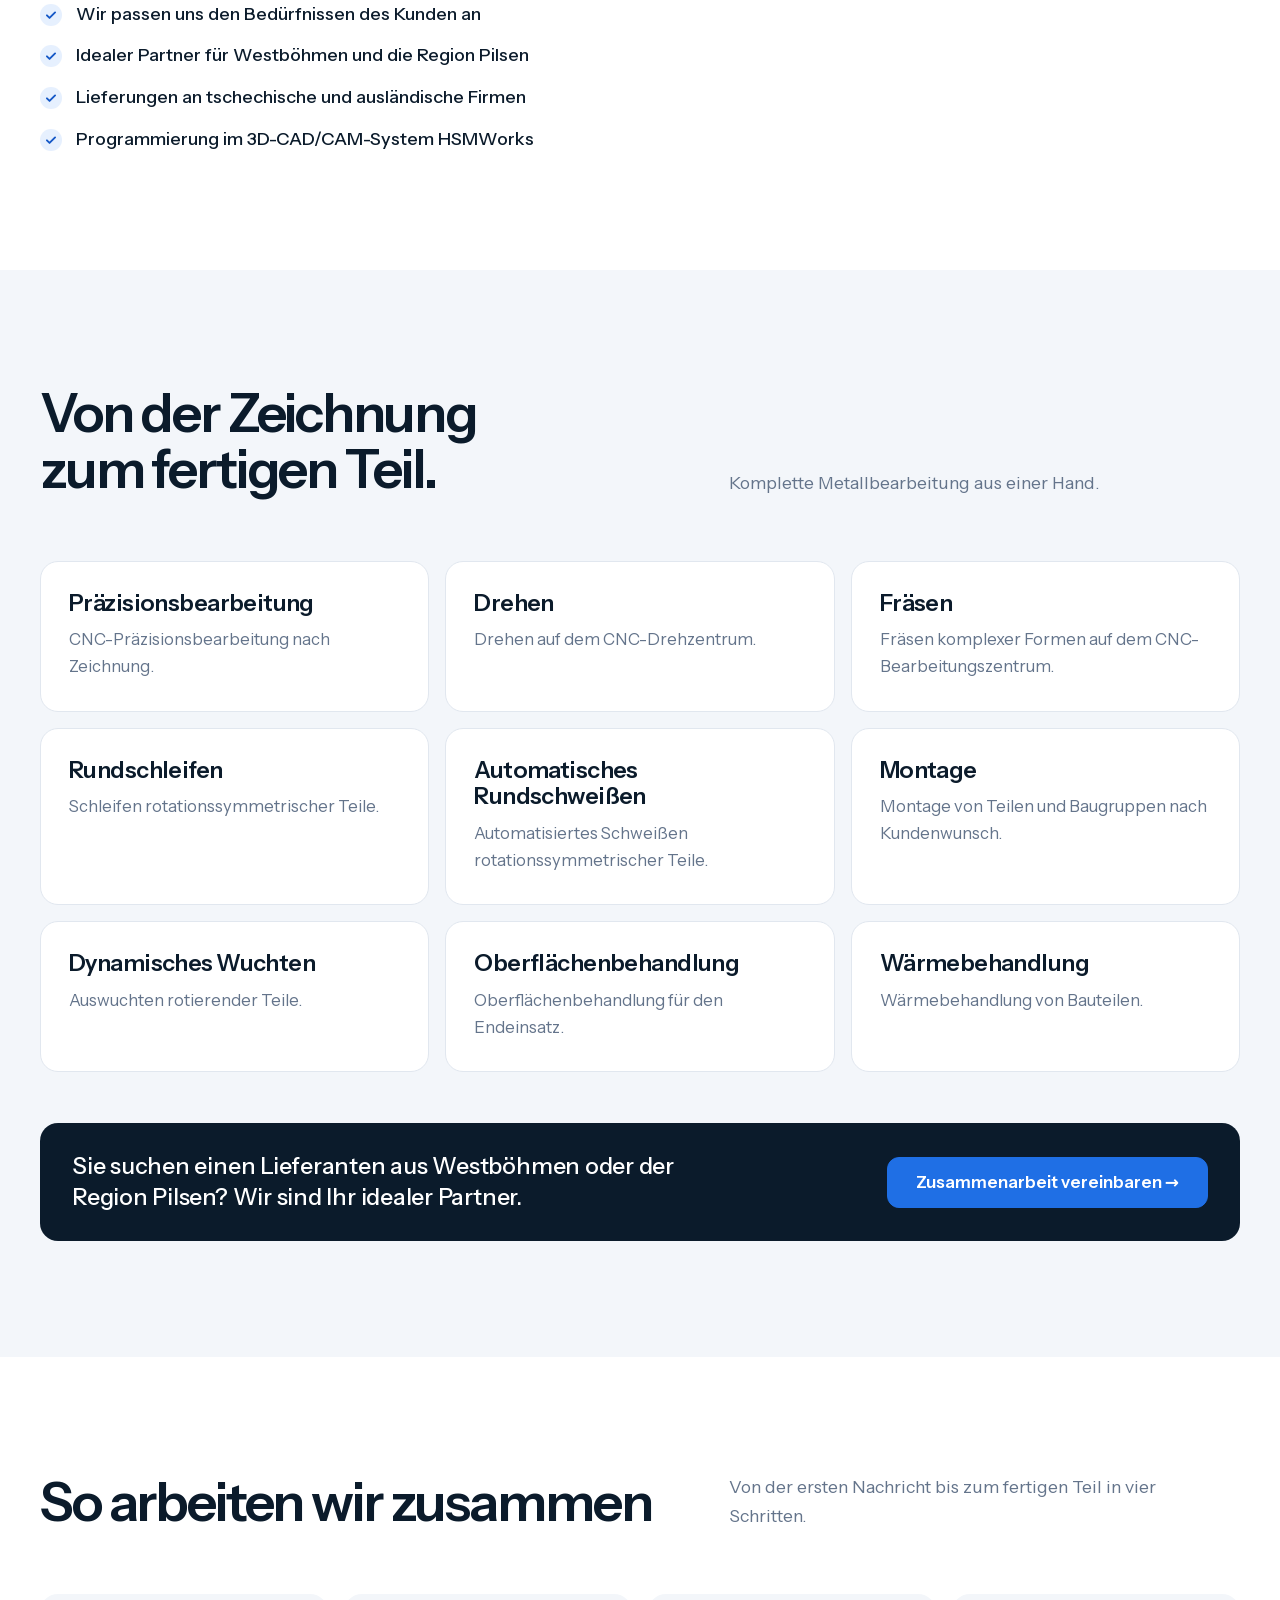
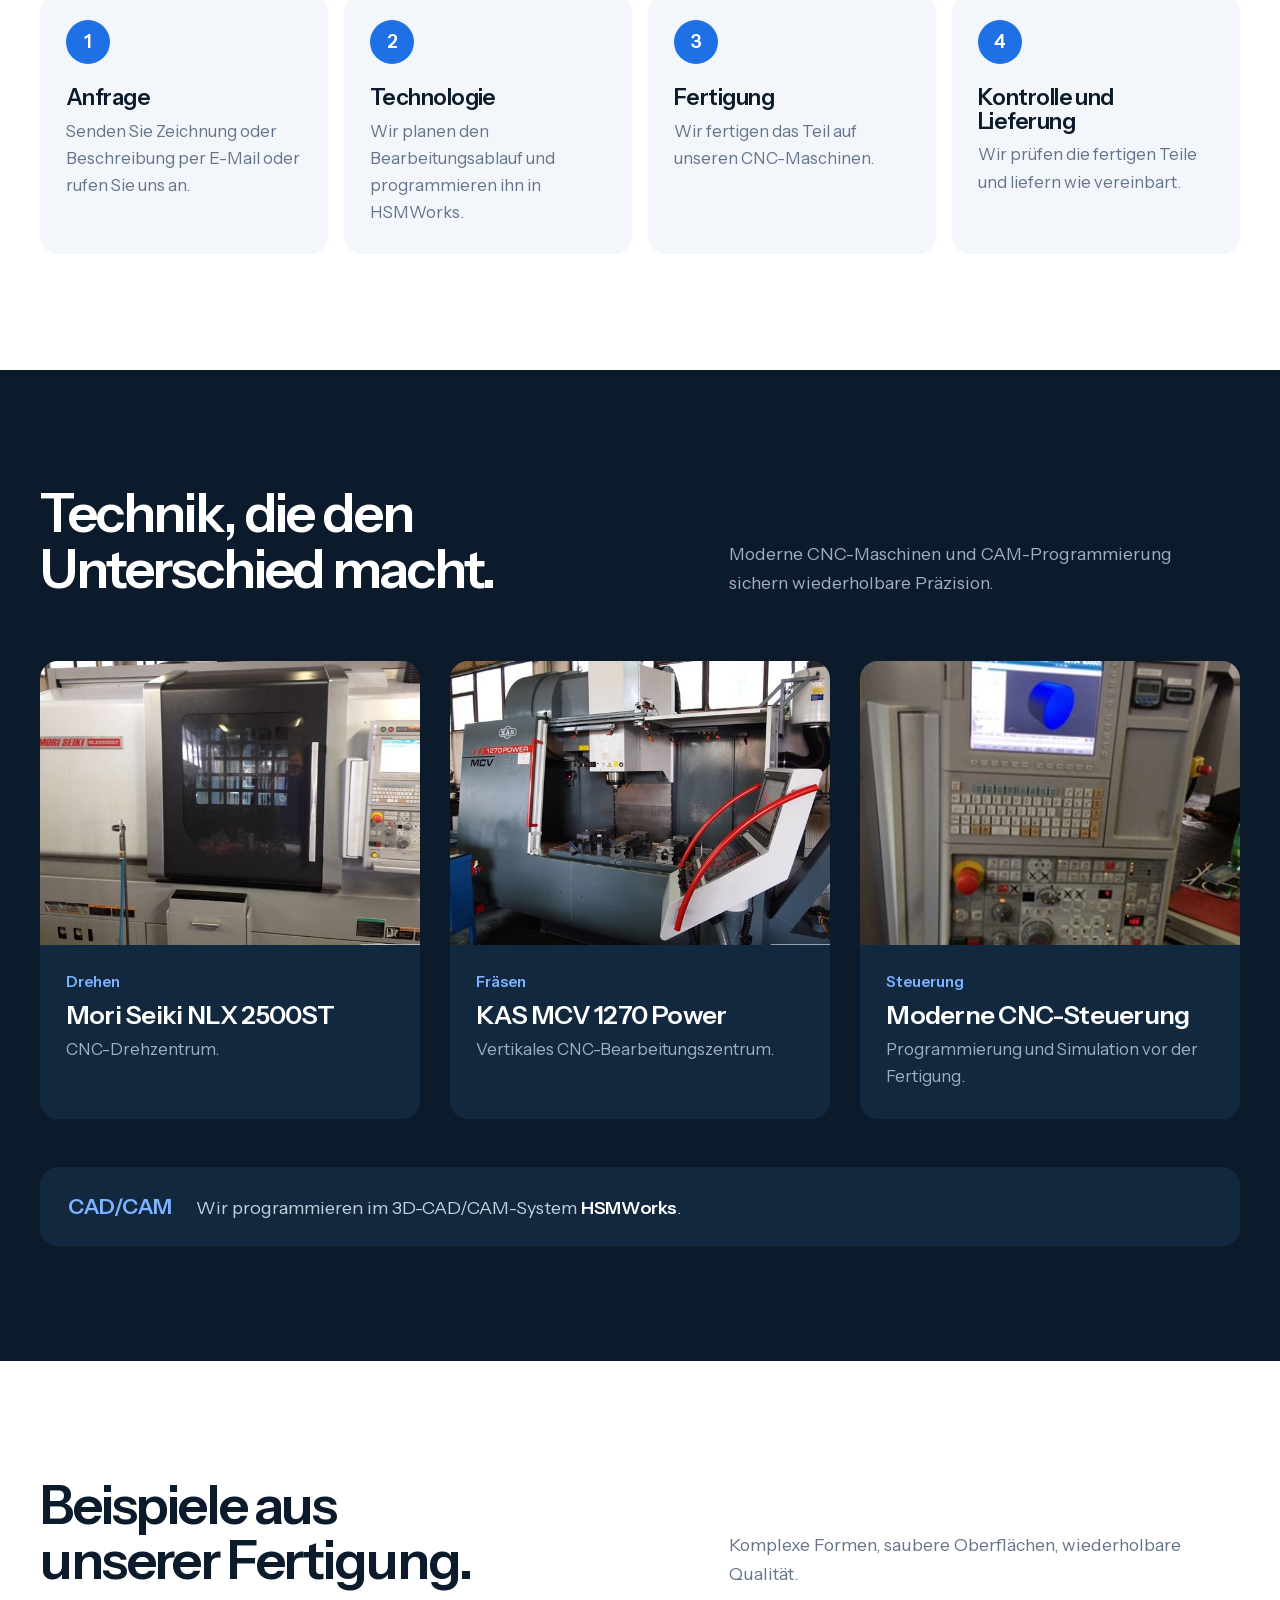
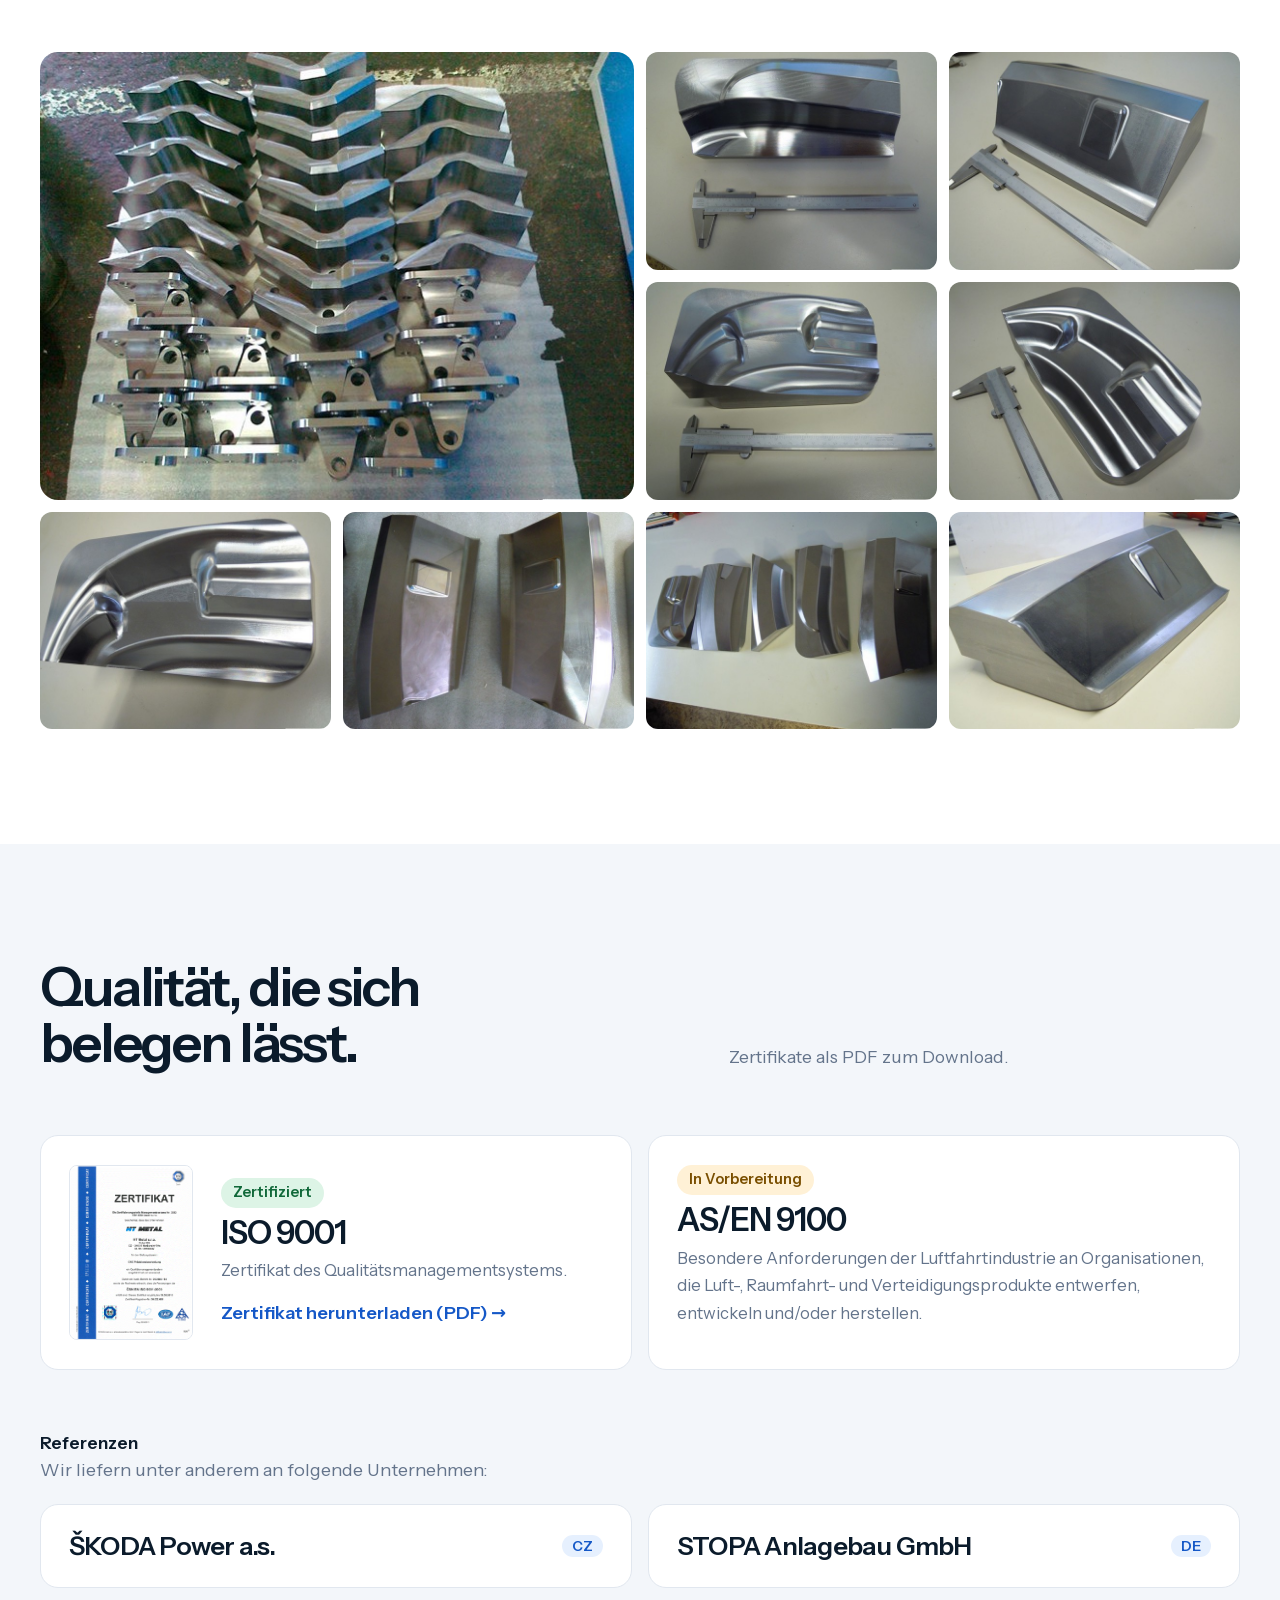
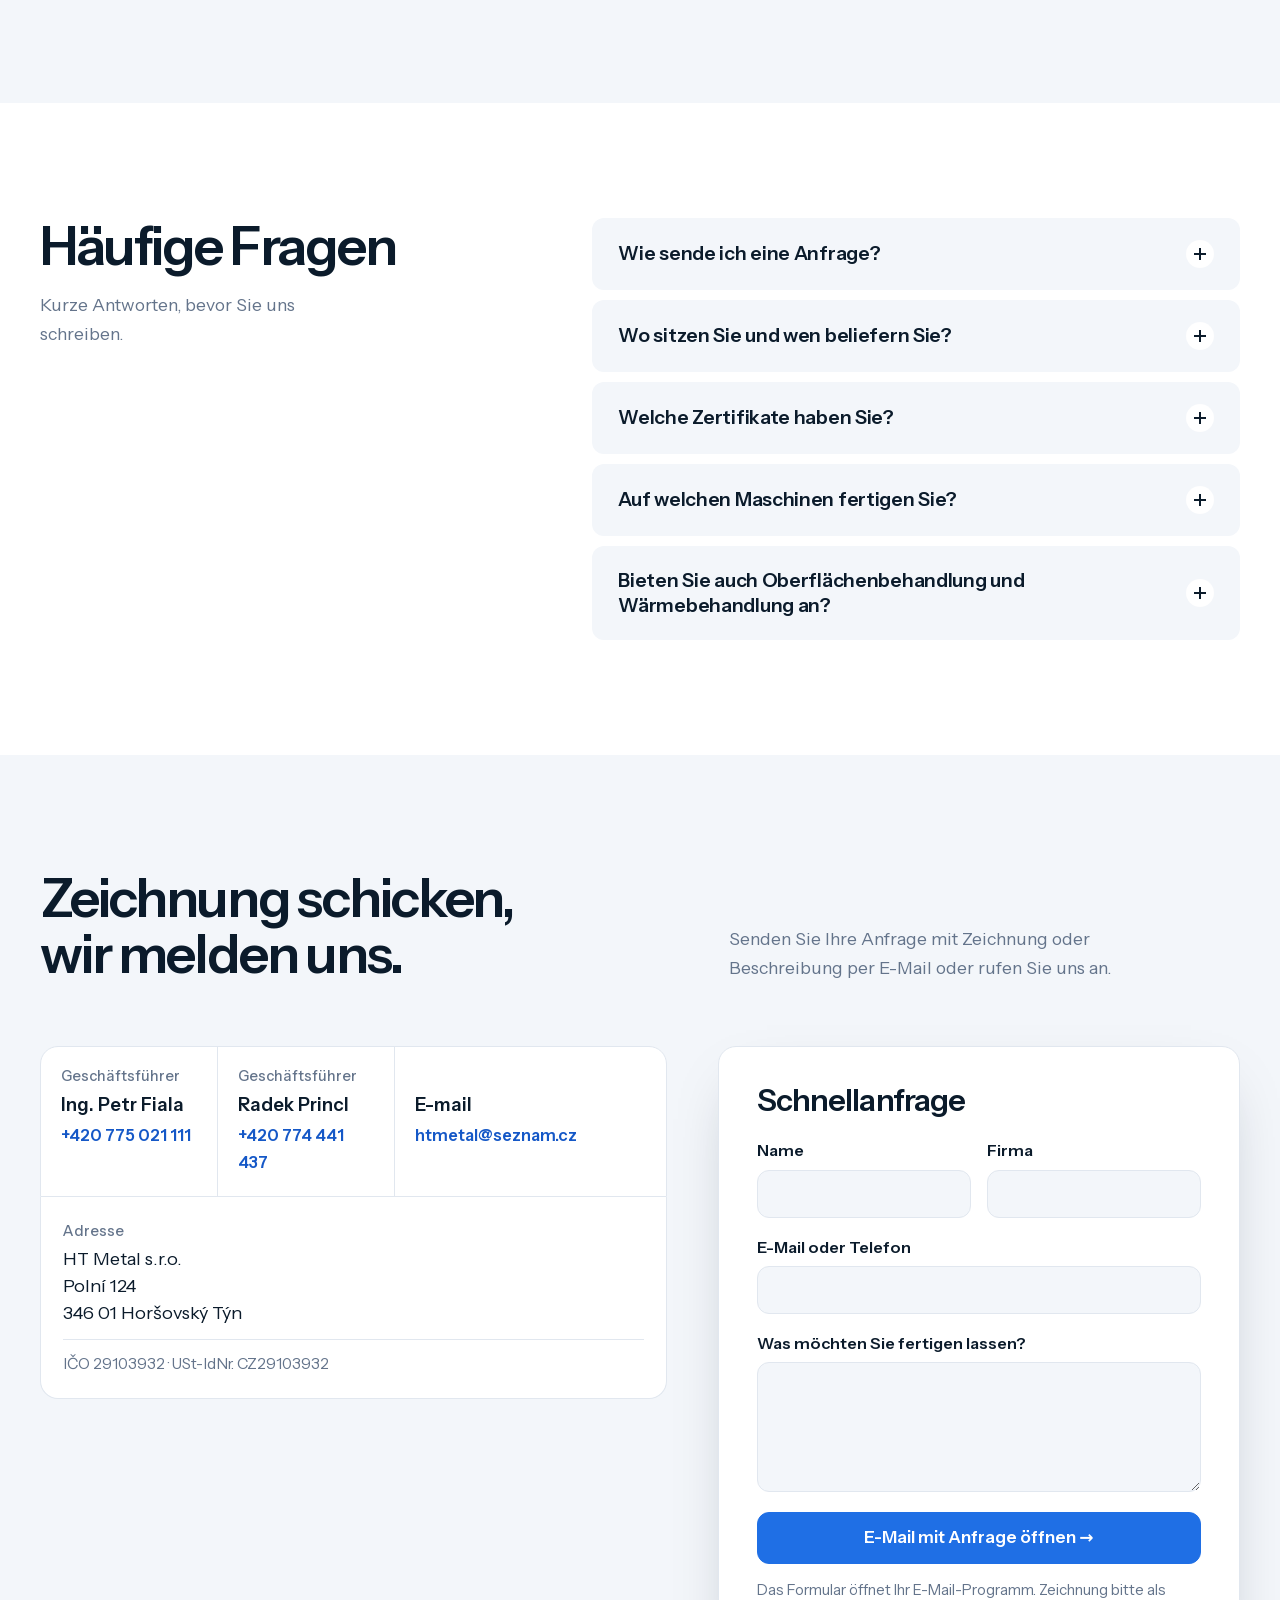
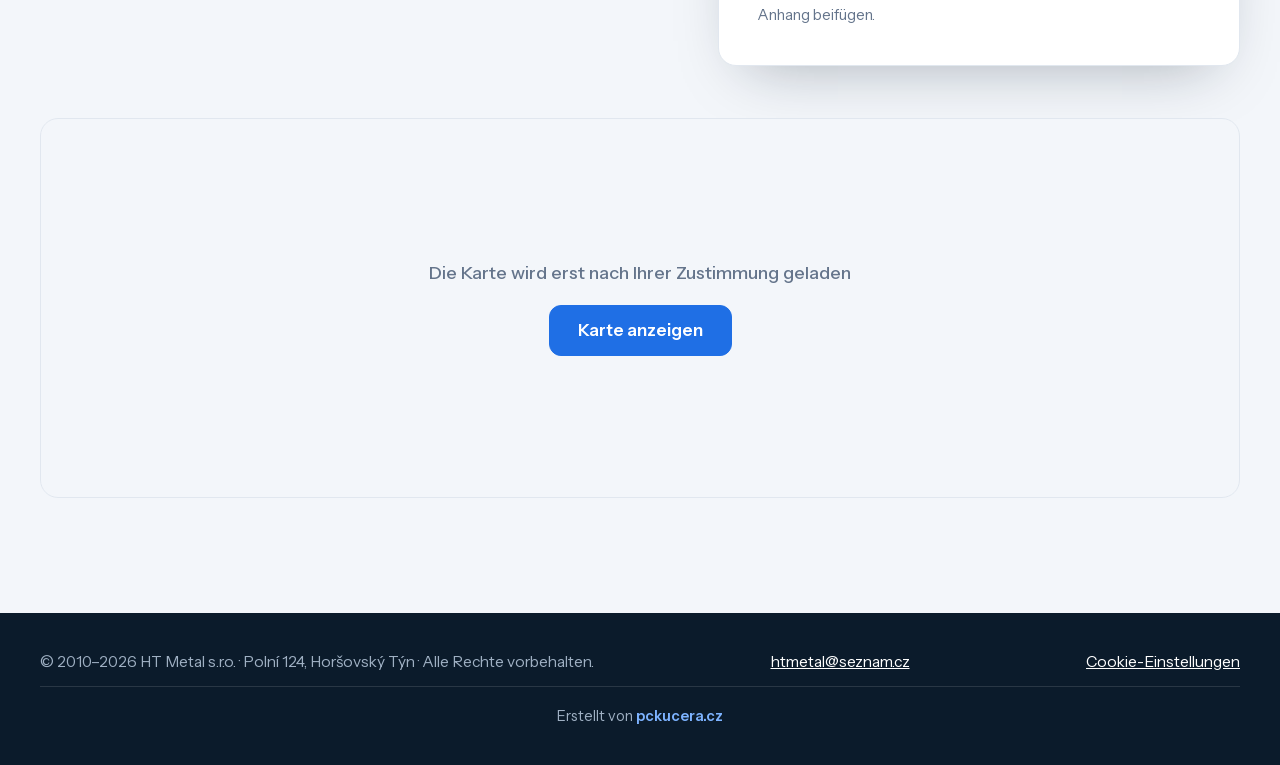
==== commit d076ae27: "Add files via upload" ====
--- a/de/index.html
+++ b/de/index.html
@@ -5,7 +5,7 @@
 <meta name="viewport" content="width=device-width, initial-scale=1">
 <title>HT Metal s.r.o. – CNC-Präzisionsbearbeitung, Horšovský Týn</title>
 <meta name="description" content="CNC-Präzisionsbearbeitung, Drehen, Fräsen und Schleifen. Lohnfertigung aus Horšovský Týn (Tschechien). Zertifiziert nach ISO 9001.">
-<meta name="theme-color" content="#141a21">
+<meta name="theme-color" content="#0B1B2B">
 <link rel="canonical" href="https://htmetal.cz/de/">
 <link rel="alternate" hreflang="cs" href="https://htmetal.cz/">
 <link rel="alternate" hreflang="de" href="https://htmetal.cz/de/">
@@ -31,11 +31,11 @@
   </div>
 </header>
 <main id="obsah">
-<section class="hero" style="padding-bottom:0">
+<section class="hero">
   <div class="wrap">
     <div class="hero-grid">
       <div>
-        <span class="eyebrow">CNC-Bearbeitung · Horšovský Týn</span>
+        
         <h1>Präzise Metallbearbeitung, <em>auf die Verlass ist.</em></h1>
         <p class="lead">Wir drehen, fräsen und schleifen auf modernen CNC-Maschinen. Wir passen uns Ihren Anforderungen an – für Industrie und Energietechnik.</p>
         <div class="btns"><a class="btn primary" href="#kontakt">Anfrage senden →</a><a class="btn ghost" href="tel:+420775021111">Anrufen +420 775 021 111</a></div>
@@ -53,46 +53,46 @@
 </section>
 
 <section id="onas"><div class="wrap about">
-  <div class="rv"><div class="sec-head" style="margin-bottom:24px"><span class="eyebrow">Über uns</span><h2>Erfahrenes Team, moderne Technik, höchste Präzision.</h2></div><p>HT Metal s.r.o. ist Spezialist für die Metallbearbeitung – Fräsen, Drehen und Schleifen auf konventionellen und CNC-Maschinen. Wir bieten auch weitere Leistungen rund um die Metallverarbeitung.</p><p>Das Unternehmen wurde 2010 gegründet und baut seine Fertigung auf der Erfahrung und dem Fachwissen von Mitarbeitern, die seit vielen Jahren in der Metallbearbeitung tätig sind. Mit einem technologisch gut ausgestatteten Maschinenpark und qualifiziertem Personal fertigen wir professionell bearbeitete Teile mit höchster Präzision.</p><ul class="checks"><li>Wir passen uns den Bedürfnissen des Kunden an</li><li>Idealer Partner für Westböhmen und die Region Pilsen</li><li>Lieferungen an tschechische und ausländische Firmen</li><li>Programmierung im 3D-CAD/CAM-System HSMWorks</li></ul></div>
+  <div class="rv"><div class="sec-head" style="margin-bottom:24px"><h2>Erfahrenes Team, moderne Technik, höchste Präzision.</h2></div><p>HT Metal s.r.o. ist Spezialist für die Metallbearbeitung – Fräsen, Drehen und Schleifen auf konventionellen und CNC-Maschinen. Wir bieten auch weitere Leistungen rund um die Metallverarbeitung.</p><p>Das Unternehmen wurde 2010 gegründet und baut seine Fertigung auf der Erfahrung und dem Fachwissen von Mitarbeitern, die seit vielen Jahren in der Metallbearbeitung tätig sind. Mit einem technologisch gut ausgestatteten Maschinenpark und qualifiziertem Personal fertigen wir professionell bearbeitete Teile mit höchster Präzision.</p><ul class="checks"><li>Wir passen uns den Bedürfnissen des Kunden an</li><li>Idealer Partner für Westböhmen und die Region Pilsen</li><li>Lieferungen an tschechische und ausländische Firmen</li><li>Programmierung im 3D-CAD/CAM-System HSMWorks</li></ul></div>
   <div class="about-side"><div class="stat-card rv"><h3>Zertifikate</h3><p>ISO 9001 – zertifiziert. AS/EN 9100 (Luft- und Raumfahrt) – in Vorbereitung.</p></div><div class="stat-card rv"><h3>Referenzen</h3><p>ŠKODA Power a.s. · STOPA Anlagebau GmbH</p></div><div class="stat-card rv"><h3>HSMWorks</h3><p>Wir programmieren im 3D-CAD/CAM-System <b>HSMWorks</b>.</p><div class="tags"><span>CNC</span><span>3D CAM</span><span>ISO 9001</span></div></div></div>
 </div></section>
 
 <section id="sluzby" class="alt"><div class="wrap">
-  <div class="sec-head rv"><span class="eyebrow">Leistungen</span><h2>Von der Zeichnung zum fertigen Teil.</h2><p>Komplette Metallbearbeitung aus einer Hand.</p></div>
-  <div class="cards"><article class="card rv"><span class="n">01</span><h3>Präzisionsbearbeitung</h3><p>CNC-Präzisionsbearbeitung nach Zeichnung.</p></article><article class="card rv"><span class="n">02</span><h3>Drehen</h3><p>Drehen auf dem CNC-Drehzentrum.</p></article><article class="card rv"><span class="n">03</span><h3>Fräsen</h3><p>Fräsen komplexer Formen auf dem CNC-Bearbeitungszentrum.</p></article><article class="card rv"><span class="n">04</span><h3>Rundschleifen</h3><p>Schleifen rotationssymmetrischer Teile.</p></article><article class="card rv"><span class="n">05</span><h3>Automatisches Rundschweißen</h3><p>Automatisiertes Schweißen rotationssymmetrischer Teile.</p></article><article class="card rv"><span class="n">06</span><h3>Montage</h3><p>Montage von Teilen und Baugruppen nach Kundenwunsch.</p></article><article class="card rv"><span class="n">07</span><h3>Dynamisches Wuchten</h3><p>Auswuchten rotierender Teile.</p></article><article class="card rv"><span class="n">08</span><h3>Oberflächenbehandlung</h3><p>Oberflächenbehandlung für den Endeinsatz.</p></article><article class="card rv"><span class="n">09</span><h3>Wärmebehandlung</h3><p>Wärmebehandlung von Bauteilen.</p></article></div>
+  <div class="sec-head rv"><h2>Von der Zeichnung zum fertigen Teil.</h2><p>Komplette Metallbearbeitung aus einer Hand.</p></div>
+  <div class="cards"><article class="card rv"><h3>Präzisionsbearbeitung</h3><p>CNC-Präzisionsbearbeitung nach Zeichnung.</p></article><article class="card rv"><h3>Drehen</h3><p>Drehen auf dem CNC-Drehzentrum.</p></article><article class="card rv"><h3>Fräsen</h3><p>Fräsen komplexer Formen auf dem CNC-Bearbeitungszentrum.</p></article><article class="card rv"><h3>Rundschleifen</h3><p>Schleifen rotationssymmetrischer Teile.</p></article><article class="card rv"><h3>Automatisches Rundschweißen</h3><p>Automatisiertes Schweißen rotationssymmetrischer Teile.</p></article><article class="card rv"><h3>Montage</h3><p>Montage von Teilen und Baugruppen nach Kundenwunsch.</p></article><article class="card rv"><h3>Dynamisches Wuchten</h3><p>Auswuchten rotierender Teile.</p></article><article class="card rv"><h3>Oberflächenbehandlung</h3><p>Oberflächenbehandlung für den Endeinsatz.</p></article><article class="card rv"><h3>Wärmebehandlung</h3><p>Wärmebehandlung von Bauteilen.</p></article></div>
   <div class="note rv"><p>Sie suchen einen Lieferanten aus Westböhmen oder der Region Pilsen? Wir sind Ihr idealer Partner.</p><a class="btn dark" href="#kontakt">Zusammenarbeit vereinbaren →</a></div>
 </div></section>
 
 <section id="postup"><div class="wrap">
-  <div class="sec-head rv"><span class="eyebrow">Ablauf</span><h2>So arbeiten wir zusammen</h2><p>Von der ersten Nachricht bis zum fertigen Teil in vier Schritten.</p></div>
+  <div class="sec-head rv"><h2>So arbeiten wir zusammen</h2><p>Von der ersten Nachricht bis zum fertigen Teil in vier Schritten.</p></div>
   <ol class="steps"><li class="rv"><span class="sn">1</span><h3>Anfrage</h3><p>Senden Sie Zeichnung oder Beschreibung per E-Mail oder rufen Sie uns an.</p></li><li class="rv"><span class="sn">2</span><h3>Technologie</h3><p>Wir planen den Bearbeitungsablauf und programmieren ihn in HSMWorks.</p></li><li class="rv"><span class="sn">3</span><h3>Fertigung</h3><p>Wir fertigen das Teil auf unseren CNC-Maschinen.</p></li><li class="rv"><span class="sn">4</span><h3>Kontrolle und Lieferung</h3><p>Wir prüfen die fertigen Teile und liefern wie vereinbart.</p></li></ol>
 </div></section>
 
 <section id="stroje" class="dark"><div class="wrap">
-  <div class="sec-head rv"><span class="eyebrow">Maschinenpark</span><h2>Technik, die den Unterschied macht.</h2><p>Moderne CNC-Maschinen und CAM-Programmierung sichern wiederholbare Präzision.</p></div>
+  <div class="sec-head rv"><h2>Technik, die den Unterschied macht.</h2><p>Moderne CNC-Maschinen und CAM-Programmierung sichern wiederholbare Präzision.</p></div>
   <div class="machines"><article class="m-card tall rv"><img src="../img/stroj1.jpg" alt="CNC-Drehzentrum Mori Seiki NLX 2500ST" loading="lazy"><div class="m-body"><span class="eyebrow">Drehen</span><h3>Mori Seiki NLX 2500ST</h3><p>CNC-Drehzentrum.</p></div></article><article class="m-card rv"><img src="../img/stroj3.jpg" alt="Vertikales Bearbeitungszentrum KAS MCV 1270 Power" loading="lazy"><div class="m-body"><span class="eyebrow">Fräsen</span><h3>KAS MCV 1270 Power</h3><p>Vertikales CNC-Bearbeitungszentrum.</p></div></article><article class="m-card rv"><img src="../img/stroj2.jpg" alt="Bedienpanel einer CNC-Maschine" loading="lazy"><div class="m-body"><span class="eyebrow">Steuerung</span><h3>Moderne CNC-Steuerung</h3><p>Programmierung und Simulation vor der Fertigung.</p></div></article></div>
   <div class="cam rv"><b>CAD/CAM</b><span>Wir programmieren im 3D-CAD/CAM-System <b>HSMWorks</b>.</span></div>
 </div></section>
 
 <section id="vyrobky"><div class="wrap">
-  <div class="sec-head rv"><span class="eyebrow">Produkte</span><h2>Beispiele aus unserer Fertigung.</h2><p>Komplexe Formen, saubere Oberflächen, wiederholbare Qualität.</p></div>
+  <div class="sec-head rv"><h2>Beispiele aus unserer Fertigung.</h2><p>Komplexe Formen, saubere Oberflächen, wiederholbare Qualität.</p></div>
   <div class="gallery rv"><button type="button" data-full="../img/produkt7.jpg" aria-label="Gefrästes Teil mit Messschieber"><img src="../img/produkt7.jpg" alt="Gefrästes Teil mit Messschieber" loading="lazy"></button><button type="button" data-full="../img/produkt1.jpg" aria-label="Gefrästes Teil mit Messschieber"><img src="../img/produkt1.jpg" alt="Gefrästes Teil mit Messschieber" loading="lazy"></button><button type="button" data-full="../img/produkt2.jpg" aria-label="Gefrästes Teil mit Messschieber"><img src="../img/produkt2.jpg" alt="Gefrästes Teil mit Messschieber" loading="lazy"></button><button type="button" data-full="../img/produkt3.jpg" aria-label="Gefrästes Teil"><img src="../img/produkt3.jpg" alt="Gefrästes Teil" loading="lazy"></button><button type="button" data-full="../img/produkt4.jpg" aria-label="Gefrästes Teil"><img src="../img/produkt4.jpg" alt="Gefrästes Teil" loading="lazy"></button><button type="button" data-full="../img/produkt5.jpg" aria-label="Gefrästes Teil"><img src="../img/produkt5.jpg" alt="Gefrästes Teil" loading="lazy"></button><button type="button" data-full="../img/produkt8.jpg" aria-label="Satz bearbeiteter Teile"><img src="../img/produkt8.jpg" alt="Satz bearbeiteter Teile" loading="lazy"></button><button type="button" data-full="../img/produkt6.jpg" aria-label="Serie bearbeiteter Konsolen"><img src="../img/produkt6.jpg" alt="Serie bearbeiteter Konsolen" loading="lazy"></button><button type="button" data-full="../img/produkt9.jpg" aria-label="Zwei bearbeitete Teile"><img src="../img/produkt9.jpg" alt="Zwei bearbeitete Teile" loading="lazy"></button></div>
 </div></section>
 <dialog class="lb" id="lb"><button class="x" type="button" aria-label="Schließen">×</button><button class="nv prev" type="button" aria-label="Zurück">‹</button><img alt=""><button class="nv next" type="button" aria-label="Weiter">›</button></dialog>
 
 <section id="certifikace" class="alt"><div class="wrap">
-  <div class="sec-head rv"><span class="eyebrow">Zertifikate</span><h2>Qualität, die sich belegen lässt.</h2><p>Zertifikate als PDF zum Download.</p></div>
+  <div class="sec-head rv"><h2>Qualität, die sich belegen lässt.</h2><p>Zertifikate als PDF zum Download.</p></div>
   <div class="certs"><article class="cert rv"><img src="../img/htmetal_de.gif" alt="ISO 9001" loading="lazy"><div><span class="badge">Zertifiziert</span><h3>ISO 9001</h3><p>Zertifikat des Qualitätsmanagementsystems.</p><a class="l" href="../certif_9001_de.pdf">Zertifikat herunterladen (PDF) →</a></div></article><article class="cert rv"><div><span class="badge wip">In Vorbereitung</span><h3>AS/EN 9100</h3><p>Besondere Anforderungen der Luftfahrtindustrie an Organisationen, die Luft-, Raumfahrt- und Verteidigungsprodukte entwerfen, entwickeln und/oder herstellen.</p></div></article></div>
   <div class="refs"><h3>Referenzen</h3><p style="margin:0 0 16px;color:var(--steel)">Wir liefern unter anderem an folgende Unternehmen:</p><div class="ref-row"><div class="ref rv">ŠKODA Power a.s.<small>CZ</small></div><div class="ref rv">STOPA Anlagebau GmbH<small>DE</small></div></div></div>
 </div></section>
 
 <section id="faq"><div class="wrap faqwrap">
-  <div class="sec-head rv"><span class="eyebrow">FAQ</span><h2>Häufige Fragen</h2><p>Kurze Antworten, bevor Sie uns schreiben.</p></div>
+  <div class="sec-head rv"><h2>Häufige Fragen</h2><p>Kurze Antworten, bevor Sie uns schreiben.</p></div>
   <div class="faq"><details class="rv"><summary>Wie sende ich eine Anfrage?</summary><p>Schreiben Sie an htmetal@seznam.cz oder rufen Sie einen Geschäftsführer an. Hilfreich sind Zeichnung oder Beschreibung, Material und Stückzahl.</p></details><details class="rv"><summary>Wo sitzen Sie und wen beliefern Sie?</summary><p>Wir sitzen in Horšovský Týn in der Region Pilsen. Wir beliefern tschechische und ausländische Firmen, zum Beispiel ŠKODA Power und STOPA Anlagebau.</p></details><details class="rv"><summary>Welche Zertifikate haben Sie?</summary><p>Wir sind nach ISO 9001 zertifiziert, das Zertifikat können Sie im Bereich Zertifikate herunterladen. AS/EN 9100 für Luft- und Raumfahrt ist in Vorbereitung.</p></details><details class="rv"><summary>Auf welchen Maschinen fertigen Sie?</summary><p>Auf dem CNC-Drehzentrum Mori Seiki NLX 2500ST und dem vertikalen Bearbeitungszentrum KAS MCV 1270 Power. Wir programmieren in HSMWorks.</p></details><details class="rv"><summary>Bieten Sie auch Oberflächenbehandlung und Wärmebehandlung an?</summary><p>Ja, sie gehören zu unseren Leistungen in der Metallbearbeitung. Schreiben Sie uns Ihre Anforderungen, dann stimmen wir das Vorgehen ab.</p></details></div>
 </div></section>
 
 <section id="kontakt" class="alt"><div class="wrap">
-  <div class="sec-head rv"><span class="eyebrow">Kontakt</span><h2>Zeichnung schicken, wir melden uns.</h2><p>Senden Sie Ihre Anfrage mit Zeichnung oder Beschreibung per E-Mail oder rufen Sie uns an.</p></div>
+  <div class="sec-head rv"><h2>Zeichnung schicken, wir melden uns.</h2><p>Senden Sie Ihre Anfrage mit Zeichnung oder Beschreibung per E-Mail oder rufen Sie uns an.</p></div>
   <div class="contact">
     <div class="rv">
       <div class="people">
--- a/assets/style.css
+++ b/assets/style.css
@@ -1,431 +1,310 @@
-@font-face {
-  font-family: 'Carlito';
-  font-style: normal;
-  font-weight: 400;
-  font-display: swap;
-  src: url(carlito-latin-ext-400.woff2) format('woff2');
-  unicode-range: U+0100-02BA, U+02BD-02C5, U+02C7-02CC, U+02CE-02D7, U+02DD-02FF, U+0304, U+0308, U+0329, U+1D00-1DBF, U+1E00-1E9F, U+1EF2-1EFF, U+2020, U+20A0-20AB, U+20AD-20C4, U+2113, U+2C60-2C7F, U+A720-A7FF;
+/* HT Metal — v6.1: klidná přesnost */
+@font-face{font-family:'Instrument Sans';font-style:normal;font-weight:400 700;font-display:swap;src:url(../fonts/instrument-sans-latin-ext.woff2) format('woff2');unicode-range:U+0100-02BA, U+02BD-02C5, U+02C7-02CC, U+02CE-02D7, U+02DD-02FF, U+0304, U+0308, U+0329, U+1D00-1DBF, U+1E00-1E9F, U+1EF2-1EFF, U+2020, U+20A0-20AB, U+20AD-20C4, U+2113, U+2C60-2C7F, U+A720-A7FF}
+@font-face{font-family:'Instrument Sans';font-style:normal;font-weight:400 700;font-display:swap;src:url(../fonts/instrument-sans-latin.woff2) format('woff2');unicode-range:U+0000-00FF, U+0131, U+0152-0153, U+02BB-02BC, U+02C6, U+02DA, U+02DC, U+0304, U+0308, U+0329, U+2000-206F, U+20AC, U+2122, U+2191, U+2193, U+2212, U+2215, U+FEFF, U+FFFD}
+
+
+:root {
+  --paper: #FFFFFF;
+  --sheet: #F3F6FA;
+  --ink: #0B1B2B;
+  --text: #2B3A4A;
+  --steel: #64748B;
+  --line: #E1E7EF;
+  --navy: #0B1B2B;
+  --navy-2: #12283F;
+  --accent: #1F6FE5;
+  --accent-dk: #1558C7;
+  --accent-lt: #7DB3FF;
+  --accent-bg: #E6F0FE;
+  --sans: 'Instrument Sans', system-ui, -apple-system, 'Segoe UI', Roboto, Helvetica, Arial, sans-serif;
+  --r: 12px;
+  --r-lg: 18px;
+  --shadow: 0 24px 60px -28px rgba(11,27,43,.35);
+  /* aliasy starých názvů */
+  --blue: var(--accent); --blue-hi: var(--accent-lt); --mono: var(--sans); --head: var(--sans); --graphite: var(--navy); --radius: var(--r);
 }
-@font-face {
-  font-family: 'Carlito';
-  font-style: normal;
-  font-weight: 400;
-  font-display: swap;
-  src: url(carlito-latin-400.woff2) format('woff2');
-  unicode-range: U+0000-00FF, U+0131, U+0152-0153, U+02BB-02BC, U+02C6, U+02DA, U+02DC, U+0304, U+0308, U+0329, U+2000-206F, U+20AC, U+2122, U+2191, U+2193, U+2212, U+2215, U+FEFF, U+FFFD;
-}
-@font-face {
-  font-family: 'Carlito';
-  font-style: normal;
-  font-weight: 700;
-  font-display: swap;
-  src: url(carlito-latin-ext-700.woff2) format('woff2');
-  unicode-range: U+0100-02BA, U+02BD-02C5, U+02C7-02CC, U+02CE-02D7, U+02DD-02FF, U+0304, U+0308, U+0329, U+1D00-1DBF, U+1E00-1E9F, U+1EF2-1EFF, U+2020, U+20A0-20AB, U+20AD-20C4, U+2113, U+2C60-2C7F, U+A720-A7FF;
-}
-@font-face {
-  font-family: 'Carlito';
-  font-style: normal;
-  font-weight: 700;
-  font-display: swap;
-  src: url(carlito-latin-700.woff2) format('woff2');
-  unicode-range: U+0000-00FF, U+0131, U+0152-0153, U+02BB-02BC, U+02C6, U+02DA, U+02DC, U+0304, U+0308, U+0329, U+2000-206F, U+20AC, U+2122, U+2191, U+2193, U+2212, U+2215, U+FEFF, U+FFFD;
-}
-
-:root {
-  --ink: #0e1318;
-  --graphite: #141a21;
-  --graphite-2: #1b232c;
-  --steel: #5d6975;
-  --line: #dde3ea;
-  --paper: #f4f6f9;
-  --white: #fff;
-  --blue: #1f6fe5;
-  --blue-hi: #5ea3ff;
-  --radius: 14px;
-  --font: Calibri, Carlito, Helvetica, Arial, sans-serif;
-  --head: Calibri, Carlito, Helvetica, Arial, sans-serif;
-  --mono: Calibri, Carlito, Helvetica, Arial, sans-serif;
-  --wrap: 1160px;
-}
 
 *, *::before, *::after { box-sizing: border-box; }
-html { scroll-behavior: smooth; scroll-padding-top: 84px; }
-body {
-  margin: 0;
-  font-family: var(--font);
-  color: var(--ink);
-  background: var(--white);
-  line-height: 1.6;
-  -webkit-font-smoothing: antialiased;
-}
+html { scroll-behavior: smooth; scroll-padding-top: 96px; }
+body { margin: 0; background: var(--paper); color: var(--text); font-family: var(--sans); font-size: 18px; line-height: 1.65; -webkit-font-smoothing: antialiased; text-rendering: optimizeLegibility; }
+@media (prefers-reduced-motion: reduce) { html { scroll-behavior: auto; } *, *::before, *::after { transition-duration: .001ms !important; } }
 img { max-width: 100%; display: block; }
 a { color: inherit; }
-.wrap { width: min(var(--wrap), 100% - 40px); margin-inline: auto; }
-.skip { position: absolute; left: -999px; top: 8px; background: var(--blue); color: #fff; padding: 8px 14px; border-radius: 8px; z-index: 100; }
-.skip:focus { left: 8px; }
-:focus-visible { outline: 3px solid var(--blue-hi); outline-offset: 3px; border-radius: 4px; }
-
-/* ---------- header ---------- */
-.site-header {
-  position: sticky; top: 0; z-index: 50;
-  background: rgba(255,255,255,.88);
-  backdrop-filter: saturate(160%) blur(12px);
-  -webkit-backdrop-filter: saturate(160%) blur(12px);
-  border-bottom: 1px solid var(--line);
+p { margin: 0 0 1em; }
+h1, h2, h3 { font-family: var(--sans); margin: 0; color: var(--ink); font-weight: 600; letter-spacing: -.03em; line-height: 1.06; text-wrap: balance; }
+.wrap { width: min(1200px, calc(100% - 56px)); margin-inline: auto; }
+.eyebrow { font-weight: 600; font-size: 16px; color: var(--accent); }
+:focus-visible { outline: 3px solid var(--accent); outline-offset: 3px; }
+.dark :focus-visible, .util :focus-visible, footer :focus-visible, .cc :focus-visible, dialog :focus-visible { outline-color: var(--accent-lt); }
+.skip { position: absolute; left: 12px; top: -60px; z-index: 300; background: var(--accent); color: #fff; padding: 10px 18px; border-radius: var(--r); font-weight: 600; transition: top .18s; }
+.skip:focus { top: 12px; }
+.prog { position: fixed; left: 0; top: 0; height: 3px; width: 100%; background: var(--accent); transform: scaleX(0); transform-origin: left; z-index: 200; pointer-events: none; }
+
+/* ---------- tlačítka ---------- */
+.btn { display: inline-flex; align-items: center; justify-content: center; gap: 10px; padding: 15px 28px; border: 1.5px solid transparent; border-radius: var(--r); font-family: var(--sans); font-weight: 600; font-size: 17px; line-height: 1.15; text-decoration: none; cursor: pointer; transition: background .2s, color .2s, border-color .2s, transform .2s; }
+.btn.primary { background: var(--accent); color: #fff; border-color: var(--accent); }
+.btn.primary:hover { background: var(--accent-dk); border-color: var(--accent-dk); transform: translateY(-1px); }
+.btn.ghost { background: transparent; color: var(--ink); border-color: #C3CEDB; }
+.btn.ghost:hover { border-color: var(--ink); }
+.btn.dark { background: var(--ink); color: #fff; border-color: var(--ink); }
+.btn.dark:hover { background: var(--accent); border-color: var(--accent); }
+.btns { display: flex; flex-wrap: wrap; gap: 12px; }
+
+/* ---------- horní lišta a hlavička ---------- */
+.util { background: var(--navy); color: #AEBBCB; font-size: 15px; }
+.util .wrap { display: flex; justify-content: space-between; gap: 6px 24px; flex-wrap: wrap; padding-block: 9px; }
+.util .uc { display: flex; gap: 6px 28px; flex-wrap: wrap; }
+.util a { color: #fff; text-decoration: none; font-weight: 500; }
+.util a:hover { color: var(--accent-lt); }
+.site-header { position: sticky; top: 0; z-index: 100; background: rgba(255,255,255,.92); -webkit-backdrop-filter: blur(14px); backdrop-filter: blur(14px); border-bottom: 1px solid var(--line); transition: box-shadow .25s; }
+.site-header.scrolled { box-shadow: 0 10px 30px -20px rgba(11,27,43,.4); }
+.bar { display: flex; align-items: center; justify-content: space-between; gap: 24px; min-height: 76px; }
+.brand { display: flex; flex-direction: column; text-decoration: none; line-height: 1; }
+.brand b { display: flex; align-items: center; gap: 8px; font-weight: 700; font-size: 26px; letter-spacing: -.02em; color: var(--ink); }
+.brand b i { font-style: normal; background: var(--accent); color: #fff; padding: 4px 9px 5px; border-radius: 8px; }
+.brand small { margin-top: 7px; font-size: 13.5px; font-weight: 500; color: var(--steel); letter-spacing: 0; }
+.nav { display: flex; align-items: center; gap: 2px; }
+.nav a { text-decoration: none; font-weight: 500; font-size: 16.5px; padding: 9px 14px; border-radius: 999px; color: var(--text); transition: background .18s, color .18s; }
+.nav a:hover { background: var(--sheet); color: var(--ink); }
+.nav a.active:not(.cta):not(.lang) { background: var(--accent-bg); color: var(--accent-dk); }
+.nav a.lang { display: inline-flex; align-items: center; gap: 8px; margin-left: 8px; border: 1.5px solid var(--line); padding: 7px 14px; font-size: 15px; font-weight: 600; color: var(--ink); }
+.nav a.lang:hover { border-color: #C3CEDB; background: transparent; }
+.nav .flag { border-radius: 2px; box-shadow: 0 0 0 1px rgba(0,0,0,.15); flex: none; }
+.nav a.cta { margin-left: 8px; background: var(--accent); color: #fff; padding: 10px 22px; font-weight: 600; border-radius: var(--r); }
+.nav a.cta:hover { background: var(--accent-dk); color: #fff; }
+.burger { display: none; width: 46px; height: 46px; background: none; border: 1.5px solid var(--line); border-radius: var(--r); cursor: pointer; color: var(--ink); position: relative; -webkit-appearance: none; appearance: none; }
+.burger span, .burger span::before, .burger span::after { content: ""; position: absolute; left: 12px; right: 12px; height: 2px; border-radius: 2px; background: currentColor; }
+.burger span { top: 50%; margin-top: -1px; }
+.burger span::before { top: -7px; left: 0; right: 0; }
+.burger span::after { top: 7px; left: 0; right: 0; }
+
+/* ---------- úvod ---------- */
+.hero { padding: clamp(48px, 6vw, 88px) 0 0; background: var(--sheet); }
+.hero-grid { display: grid; grid-template-columns: minmax(0, 6fr) minmax(0, 5fr); gap: clamp(36px, 6vw, 96px); align-items: center; }
+.hero-grid > * { min-width: 0; }
+.hero h1 { font-size: clamp(2.7rem, 5.2vw, 5rem); line-height: 1.02; letter-spacing: -.04em; font-weight: 600; margin-bottom: 26px; }
+.hero h1 em { font-style: normal; }
+.lead { font-size: clamp(1.15rem, 1.6vw, 1.3rem); line-height: 1.55; max-width: 48ch; color: var(--text); margin-bottom: 32px; }
+.hero-media { position: relative; }
+.hero-media figure { position: relative; margin: 0; aspect-ratio: 4 / 3; overflow: hidden; background: var(--navy); border-radius: var(--r-lg) var(--r-lg) 0 0; }
+.hero-media figure img { width: 100%; height: 100%; object-fit: cover; }
+.hero-media figure::after { content: ""; position: absolute; inset: 0; background: linear-gradient(180deg, rgba(11,27,43,.5), rgba(11,27,43,0) 38%, rgba(11,27,43,.18)); pointer-events: none; }
+.hero-media figcaption { position: absolute; z-index: 4; left: 16px; bottom: 16px; background: rgba(11,27,43,.82); color: #fff; font-weight: 500; font-size: 15px; padding: 7px 14px; border-radius: 8px; -webkit-backdrop-filter: blur(6px); backdrop-filter: blur(6px); }
+.corner { display: none; }
+.hero-media svg.tp { position: absolute; inset: 0; width: 100%; height: 100%; z-index: 2; pointer-events: none; }
+.tp-ghost { fill: none; stroke: rgba(255,255,255,.4); stroke-width: 1.5; stroke-dasharray: 4 6; }
+.tp-line { fill: none; stroke: var(--accent-lt); stroke-width: 3; filter: drop-shadow(0 0 6px rgba(125,179,255,.9)); }
+.tp-dot { fill: #fff; stroke: var(--accent); stroke-width: 4; filter: drop-shadow(0 0 8px rgba(125,179,255,1)); }
+.tp-axis { stroke: rgba(255,255,255,.65); stroke-width: 1; stroke-dasharray: 3 5; vector-effect: non-scaling-stroke; }
+.axtag { position: absolute; z-index: 3; font-size: 14px; font-weight: 600; color: #fff; background: var(--accent); padding: 1px 8px; border-radius: 4px; pointer-events: none; font-variant-numeric: tabular-nums; white-space: nowrap; }
+.axtag.tx { top: 8px; transform: translateX(-50%); }
+.axtag.ty { left: 8px; transform: translateY(-50%); }
+.dro { position: static; display: grid; grid-template-columns: 1fr auto; gap: 0 20px; align-items: center; background: var(--navy); color: #fff; padding: 16px 22px; border-radius: 0 0 var(--r-lg) var(--r-lg); box-shadow: var(--shadow); }
+.dro b { font-weight: 600; font-size: 16px; }
+.dro > span { grid-column: 1; font-size: 14px; color: #9FB0C3; }
+.dro dl { grid-column: 2; grid-row: 1 / span 2; margin: 0; display: grid; grid-template-columns: auto auto; gap: 2px 16px; align-items: baseline; }
+.dro dt { color: var(--accent-lt); font-weight: 600; font-size: 16px; }
+.dro dd { margin: 0; text-align: right; font-size: 22px; font-weight: 500; font-variant-numeric: tabular-nums; min-width: 6.5ch; }
+
+.facts { display: grid; grid-template-columns: repeat(4, 1fr); gap: 16px; margin-top: clamp(48px, 6vw, 84px); padding-bottom: clamp(48px, 6vw, 84px); }
+.fact { background: var(--paper); border: 1px solid var(--line); border-radius: var(--r-lg); padding: 22px 24px; display: flex; flex-direction: column; gap: 4px; }
+.fact b { font-size: clamp(1.7rem, 2.6vw, 2.3rem); font-weight: 600; letter-spacing: -.035em; line-height: 1.1; color: var(--ink); }
+.fact span { font-size: 16px; color: var(--steel); line-height: 1.4; }
+
+/* ---------- sekce ---------- */
+section { padding: clamp(80px, 9vw, 136px) 0; }
+section.hero { padding-bottom: 0; }
+section.alt { background: var(--sheet); }
+section.dark { background: var(--navy); color: #C5D0DD; }
+section.dark h2, section.dark h3 { color: #fff; }
+.sec-head { display: grid; grid-template-columns: minmax(0, 6fr) minmax(0, 5fr); gap: 18px clamp(32px, 6vw, 96px); align-items: end; margin-bottom: clamp(40px, 5vw, 68px); }
+.sec-head h2 { font-size: clamp(2.2rem, 4.2vw, 3.6rem); letter-spacing: -.04em; line-height: 1.04; }
+.sec-head p { margin: 0; max-width: 42ch; color: var(--steel); font-size: 1.1rem; }
+.dark .sec-head p { color: #9FB0C3; }
+
+/* o nás */
+.about { display: grid; grid-template-columns: minmax(0, 6fr) minmax(0, 5fr); gap: clamp(40px, 7vw, 108px); align-items: start; }
+.about .sec-head { display: block; margin-bottom: 28px; }
+.about p { max-width: 58ch; }
+.checks { list-style: none; margin: 28px 0 0; padding: 0; display: grid; gap: 12px; }
+.checks li { padding-left: 36px; position: relative; font-weight: 500; color: var(--ink); }
+.checks li::before { content: ""; position: absolute; left: 0; top: 4px; width: 22px; height: 22px; border-radius: 50%; background: var(--accent-bg) url("data:image/svg+xml,%3Csvg xmlns='http://www.w3.org/2000/svg' viewBox='0 0 24 24' fill='none' stroke='%231558C7' stroke-width='3.2' stroke-linecap='round' stroke-linejoin='round'%3E%3Cpath d='M5 12.5l4.5 4.5L19 7.5'/%3E%3C/svg%3E") center / 14px no-repeat; }
+.about-side { display: grid; gap: 14px; }
+.stat-card { padding: 24px 26px; background: var(--sheet); border-radius: var(--r-lg); }
+.stat-card h3 { font-size: 1.05rem; font-weight: 600; letter-spacing: 0; color: var(--accent-dk); margin-bottom: 6px; }
+.stat-card p { margin: 0; font-size: 1.12rem; font-weight: 500; color: var(--ink); line-height: 1.45; }
+.tags { display: flex; flex-wrap: wrap; gap: 8px; margin-top: 16px; }
+.tags span { background: var(--paper); border: 1px solid var(--line); font-weight: 600; font-size: 14px; padding: 4px 12px; border-radius: 999px; color: var(--ink); }
+
+/* služby */
+.cards { display: grid; grid-template-columns: repeat(3, 1fr); gap: 16px; }
+.card { padding: 28px 28px 30px; background: var(--paper); border: 1px solid var(--line); border-radius: var(--r-lg); transition: border-color .2s, box-shadow .2s, transform .2s; }
+.card:hover { border-color: var(--accent); box-shadow: var(--shadow); transform: translateY(-3px); }
+.card h3 { font-size: clamp(1.3rem, 1.8vw, 1.5rem); letter-spacing: -.025em; line-height: 1.15; margin-bottom: 10px; }
+.card p { margin: 0; color: var(--steel); font-size: 16.5px; }
+.note { margin-top: clamp(32px, 4vw, 52px); display: flex; flex-wrap: wrap; align-items: center; justify-content: space-between; gap: 20px 40px; padding: 28px 32px; background: var(--navy); border-radius: var(--r-lg); }
+.note p { margin: 0; font-size: clamp(1.15rem, 1.8vw, 1.45rem); font-weight: 500; color: #fff; max-width: 42ch; line-height: 1.35; letter-spacing: -.01em; }
+.note .btn.dark { background: var(--accent); border-color: var(--accent); }
+.note .btn.dark:hover { background: var(--accent-dk); border-color: var(--accent-dk); }
+
+/* postup */
+.steps { list-style: none; margin: 0; padding: 0; display: grid; grid-template-columns: repeat(4, 1fr); gap: 16px; }
+.steps li { padding: 26px 26px 28px; background: var(--sheet); border-radius: var(--r-lg); }
+.sn { display: grid; place-items: center; width: 44px; height: 44px; margin-bottom: 22px; border-radius: 50%; background: var(--accent); color: #fff; font-size: 1.15rem; font-weight: 600; }
+.steps h3 { font-size: 1.4rem; margin-bottom: 8px; letter-spacing: -.025em; }
+.steps p { margin: 0; color: var(--steel); font-size: 16.5px; }
+
+/* stroje */
+.machines { display: grid; grid-template-columns: repeat(3, 1fr); gap: clamp(18px, 2.4vw, 32px); }
+.m-card { display: flex; flex-direction: column; background: var(--navy-2); border-radius: var(--r-lg); overflow: hidden; }
+.m-card img { width: 100%; aspect-ratio: 4 / 3; object-fit: cover; }
+.m-body { padding: 22px 26px 28px; }
+.m-body .eyebrow { color: var(--accent-lt); font-size: 15px; }
+.m-body h3 { font-size: clamp(1.4rem, 2vw, 1.7rem); margin: 4px 0 8px; letter-spacing: -.03em; }
+.m-body p { margin: 0; color: #9FB0C3; font-size: 16.5px; }
+.cam { margin-top: clamp(28px, 4vw, 48px); display: flex; flex-wrap: wrap; align-items: baseline; gap: 6px 24px; padding: 22px 28px; background: var(--navy-2); border-radius: var(--r-lg); }
+.cam b { font-size: 1.35rem; font-weight: 600; color: var(--accent-lt); letter-spacing: -.02em; }
+.cam span { color: #C5D0DD; }
+.cam span b { font-size: inherit; color: #fff; }
+
+/* výrobky */
+.gallery { display: grid; grid-template-columns: repeat(4, 1fr); grid-auto-rows: clamp(140px, 17vw, 228px); gap: 12px; }
+.gallery button { padding: 0; border: 0; background: var(--sheet); cursor: zoom-in; overflow: hidden; border-radius: var(--r); }
+.gallery button:first-child { grid-column: span 2; grid-row: span 2; border-radius: var(--r-lg); }
+.gallery img { width: 100%; height: 100%; object-fit: cover; transition: transform .6s cubic-bezier(.2,.7,.2,1); }
+.gallery button:hover img { transform: scale(1.05); }
+dialog.lb { border: 0; padding: 0; background: transparent; max-width: 96vw; max-height: 96vh; overflow: visible; }
+dialog.lb::backdrop { background: rgba(8,16,26,.92); }
+dialog.lb img { max-width: 94vw; max-height: 86vh; margin: auto; border-radius: var(--r); }
+dialog.lb .x { position: absolute; top: -52px; right: 0; background: #fff; color: var(--ink); border: 0; width: 42px; height: 42px; font-size: 24px; cursor: pointer; border-radius: 50%; }
+dialog.lb .nv { position: fixed; top: 50%; transform: translateY(-50%); background: rgba(255,255,255,.94); color: var(--ink); border: 0; width: 48px; height: 48px; font-size: 24px; cursor: pointer; border-radius: 50%; }
+dialog.lb .prev { left: 14px; } dialog.lb .next { right: 14px; }
+
+/* certifikace */
+.certs { display: grid; grid-template-columns: 1fr 1fr; gap: 16px; }
+.cert { display: flex; gap: 28px; align-items: center; background: var(--paper); border: 1px solid var(--line); border-radius: var(--r-lg); padding: 28px; }
+.cert img { width: 124px; flex: none; border: 1px solid var(--line); border-radius: 8px; }
+.cert h3 { font-size: 2rem; margin: 8px 0 8px; }
+.cert p { margin: 0 0 14px; color: var(--steel); font-size: 16.5px; }
+.cert a.l { font-weight: 600; color: var(--accent-dk); text-decoration: none; }
+.cert a.l:hover { text-decoration: underline; text-underline-offset: 4px; }
+.badge { display: inline-block; font-weight: 600; font-size: 14.5px; padding: 3px 12px; border-radius: 999px; background: #DDF4E6; color: #11693A; }
+.badge.wip { background: #FFF1D6; color: #7A4F00; }
+.refs { margin-top: clamp(44px, 5vw, 72px); }
+.refs h3 { font-size: 1.1rem; font-weight: 600; letter-spacing: 0; color: var(--ink); margin-bottom: 4px; }
+.refs p { margin-bottom: 18px !important; }
+.ref-row { display: grid; grid-template-columns: 1fr 1fr; gap: 16px; }
+.ref { display: flex; justify-content: space-between; align-items: center; gap: 16px; padding: 26px 28px; background: var(--paper); border: 1px solid var(--line); border-radius: var(--r-lg); font-size: clamp(1.2rem, 2vw, 1.7rem); font-weight: 600; letter-spacing: -.03em; line-height: 1.15; color: var(--ink); }
+.ref small { font-size: 14px; font-weight: 600; letter-spacing: 0; color: var(--accent-dk); background: var(--accent-bg); padding: 3px 10px; border-radius: 999px; }
+
+/* FAQ */
+.faqwrap { display: grid; grid-template-columns: minmax(0, 5fr) minmax(0, 7fr); gap: clamp(36px, 7vw, 108px); align-items: start; }
+.faqwrap .sec-head { display: block; position: sticky; top: 120px; margin-bottom: 0; }
+.faqwrap .sec-head h2 { margin-bottom: 16px; }
+.faqwrap .sec-head p { max-width: 30ch; }
+.faq { display: grid; gap: 10px; }
+.faq details { background: var(--sheet); border-radius: var(--r); }
+.faq summary { display: flex; align-items: center; justify-content: space-between; gap: 20px; padding: 22px 26px; font-size: clamp(1.1rem, 1.5vw, 1.25rem); font-weight: 600; letter-spacing: -.015em; line-height: 1.3; color: var(--ink); cursor: pointer; list-style: none; }
+.faq summary::-webkit-details-marker { display: none; }
+.faq summary::after { content: ""; flex: none; width: 28px; height: 28px; border-radius: 50%; background: linear-gradient(var(--ink), var(--ink)) center / 12px 2px no-repeat, linear-gradient(var(--ink), var(--ink)) center / 2px 12px no-repeat, var(--paper); transition: background-color .2s; }
+.faq details[open] summary::after { background: linear-gradient(#fff, #fff) center / 12px 2px no-repeat, var(--accent); }
+.faq details p { margin: 0; padding: 0 26px 24px; max-width: 60ch; }
+
+/* kontakt */
+.contact { display: grid; grid-template-columns: minmax(0, 6fr) minmax(0, 5fr); gap: clamp(28px, 4vw, 56px); align-items: start; }
+.people { display: grid; grid-template-columns: .85fr .85fr 1.3fr; background: var(--paper); border: 1px solid var(--line); border-radius: var(--r-lg) var(--r-lg) 0 0; overflow: hidden; }
+.person { display: flex; flex-direction: column; padding: 18px 20px 20px; border-right: 1px solid var(--line); min-width: 0; }
+.person:last-child { border-right: 0; }
+.person span { order: -1; font-size: 14.5px; color: var(--steel); font-weight: 500; min-height: 1.4em; }
+.person b { font-size: 1.15rem; line-height: 1.25; margin-top: 4px; color: var(--ink); font-weight: 600; }
+.person a { text-decoration: none; font-weight: 600; font-size: 1.02rem; margin-top: 6px; color: var(--accent-dk); overflow-wrap: break-word; }
+.person a:hover { text-decoration: underline; text-underline-offset: 3px; }
+.addr { font-style: normal; border: 1px solid var(--line); border-top: 0; border-radius: 0 0 var(--r-lg) var(--r-lg); background: var(--paper); padding: 20px 22px 22px; line-height: 1.5; color: var(--ink); }
+.addr b { display: inline-block; font-size: 14.5px; font-weight: 500; color: var(--steel); margin-bottom: 4px; }
+.addr small { display: block; margin-top: 12px; padding-top: 12px; border-top: 1px solid var(--line); font-size: 15.5px; color: var(--steel); }
+form.rfq { background: var(--paper); border: 1px solid var(--line); border-radius: var(--r-lg); padding: clamp(24px, 3.5vw, 38px); box-shadow: var(--shadow); }
+form.rfq h3 { font-size: 1.9rem; margin-bottom: 20px; }
+form.rfq label { display: block; margin-bottom: 16px; font-weight: 600; font-size: 16px; color: var(--ink); }
+.row2 { display: grid; grid-template-columns: 1fr 1fr; gap: 0 16px; }
+form.rfq input, form.rfq textarea { display: block; width: 100%; margin-top: 6px; padding: 13px 15px; border: 1.5px solid var(--line); border-radius: var(--r); background: var(--sheet); font-family: var(--sans); font-size: 17px; color: var(--ink); transition: border-color .2s, background .2s; }
+form.rfq input:focus, form.rfq textarea:focus { background: #fff; border-color: var(--accent); outline: none; box-shadow: 0 0 0 4px var(--accent-bg); }
+form.rfq textarea { min-height: 130px; resize: vertical; }
+form.rfq .btn { width: 100%; margin-top: 4px; }
+.hint { margin: 14px 0 0; font-size: 15px; color: var(--steel); }
+.map { position: relative; margin-top: clamp(32px, 4vw, 56px); height: 380px; border-radius: var(--r-lg); overflow: hidden; background: var(--sheet); border: 1px solid var(--line); }
+.map iframe { width: 100%; height: 100%; border: 0; filter: grayscale(.3); }
+.map-ph { position: absolute; inset: 0; display: flex; flex-direction: column; align-items: center; justify-content: center; gap: 16px; text-align: center; padding: 20px; color: var(--steel); }
+.map-ph p { margin: 0; font-weight: 500; }
+.map.on .map-ph { display: none; }
+
+/* patička */
+footer { background: var(--navy); color: #9FB0C3; padding: 36px 0; font-size: 15.5px; }
+footer .wrap { display: flex; flex-wrap: wrap; gap: 12px 32px; justify-content: space-between; align-items: center; }
+footer a { color: #fff; }
+footer a:hover { color: var(--accent-lt); }
+.cc-link { background: none; border: 0; padding: 0; color: #fff; font: inherit; text-decoration: underline; cursor: pointer; }
+.cc-link:hover { color: var(--accent-lt); }
+footer .made { flex-basis: 100%; padding-top: 18px; border-top: 1px solid rgba(255,255,255,.12); text-align: center; font-size: 14.5px; }
+footer .made a { font-weight: 600; text-decoration: none; color: var(--accent-lt); }
+footer .made a:hover { text-decoration: underline; }
+
+/* cookies + mobilní lišta */
+.cc { position: fixed; left: 16px; bottom: 16px; z-index: 150; width: min(540px, calc(100% - 32px)); display: flex; flex-direction: column; gap: 14px; background: var(--navy); color: #D5DEE8; border-radius: var(--r-lg); padding: 20px 22px; font-size: 16px; line-height: 1.5; box-shadow: 0 24px 60px -16px rgba(0,0,0,.55); }
+.cc[hidden] { display: none; }
+.cc p { margin: 0; }
+.cc-b { display: flex; gap: 10px; }
+.cc .btn { padding: 11px 20px; font-size: 16px; flex: 1; }
+.cc .btn.ghost { background: transparent; color: #fff; border-color: rgba(255,255,255,.4); }
+.cc .btn.ghost:hover { background: rgba(255,255,255,.1); border-color: #fff; }
+.mbar { display: none; }
+
+/* německé verze: delší slova */
+html[lang="de"] .hero h1 { font-size: clamp(2.4rem, 4.5vw, 4.4rem); hyphens: auto; -webkit-hyphens: auto; overflow-wrap: break-word; }
+html[lang="de"] h2, html[lang="de"] h3 { hyphens: auto; -webkit-hyphens: auto; overflow-wrap: break-word; }
+
+/* ---------- responzivita ---------- */
+@media (max-width: 1080px) {
+  .burger { display: block; }
+  .nav { display: none; position: absolute; left: 0; right: 0; top: 100%; flex-direction: column; align-items: stretch; gap: 0; padding: 10px 28px 22px; background: var(--paper); border-bottom: 1px solid var(--line); box-shadow: 0 24px 40px -24px rgba(11,27,43,.4); }
+  .nav.open { display: flex; }
+  .nav a { padding: 14px 4px; border-radius: 0; border-bottom: 1px solid var(--line); font-size: 19px; }
+  .nav a.lang, .nav a.cta { margin: 14px 0 0; justify-content: center; text-align: center; border-radius: var(--r); }
+  .nav a.lang { border: 1.5px solid var(--line); }
+  .hero-grid, .about, .contact, .faqwrap { grid-template-columns: 1fr; }
+  .faqwrap .sec-head { position: static; margin-bottom: 32px; }
+  .sec-head { grid-template-columns: 1fr; align-items: start; }
+  .cards { grid-template-columns: repeat(2, 1fr); }
+  .steps { grid-template-columns: repeat(2, 1fr); }
+  .machines { grid-template-columns: 1fr 1fr; }
+  .certs { grid-template-columns: 1fr; }
+  .facts { grid-template-columns: repeat(2, 1fr); }
 }
-.bar { display: flex; align-items: center; justify-content: space-between; height: 68px; gap: 24px; }
-.brand { display: flex; flex-direction: column; text-decoration: none; line-height: 1; }
-.brand b { font-size: 26px; font-weight: 900; font-style: italic; letter-spacing: .02em; }
-.brand b i { color: var(--blue); font-style: inherit; margin-right: 4px; }
-.brand small { font-size: 10.5px; color: var(--steel); letter-spacing: .06em; margin-top: 4px; text-transform: uppercase; }
-.nav { display: flex; align-items: center; gap: 4px; }
-.nav a { text-decoration: none; font-size: 15px; font-weight: 500; padding: 8px 12px; border-radius: 8px; color: #2a3440; }
-.nav a:hover { background: var(--paper); }
-.nav .lang { font-family: var(--mono); font-size: 13px; border: 1px solid var(--line); margin-left: 6px; }
-.nav .cta { background: var(--ink); color: #fff; margin-left: 6px; }
-.nav .cta:hover { background: var(--blue); }
-.burger { display: none; background: none; border: 1px solid var(--line); border-radius: 10px; width: 44px; height: 44px; cursor: pointer; }
-.burger span, .burger span::before, .burger span::after { display: block; width: 18px; height: 2px; background: var(--ink); margin: auto; position: relative; transition: .2s; }
-.burger span::before, .burger span::after { content: ""; position: absolute; left: 0; }
-.burger span::before { top: -6px; } .burger span::after { top: 6px; }
-
-/* ---------- hero ---------- */
-.hero {
-  position: relative; overflow: hidden; color: #fff;
-  background:
-    linear-gradient(rgba(255,255,255,.04) 1px, transparent 1px) 0 0 / 48px 48px,
-    linear-gradient(90deg, rgba(255,255,255,.04) 1px, transparent 1px) 0 0 / 48px 48px,
-    radial-gradient(900px 500px at 85% 20%, rgba(31,111,229,.28), transparent 60%),
-    var(--graphite);
-  padding: 88px 0 0;
+@media (max-width: 720px) {
+  body { font-size: 17px; padding-bottom: 68px; }
+  .wrap { width: min(100% - 36px, 600px); }
+  .util .wrap > span:first-child { display: none; }
+  .brand b { font-size: 24px; }
+  .brand small { display: none; }
+  .bar { min-height: 66px; }
+  .nav { padding-inline: 18px; }
+  .hero h1 { font-size: clamp(2.4rem, 10.5vw, 3.4rem); }
+  html[lang="de"] .hero h1 { font-size: clamp(2.1rem, 9.2vw, 3.1rem); }
+  .btns .btn { flex: 1 1 100%; }
+  .dro dd { font-size: 19px; }
+  .cards, .steps, .machines { grid-template-columns: 1fr; }
+  .gallery { grid-template-columns: repeat(2, 1fr); grid-auto-rows: 140px; gap: 8px; }
+  .cert { flex-direction: column; align-items: flex-start; }
+  .ref-row { grid-template-columns: 1fr; }
+  .people { grid-template-columns: 1fr; }
+  .person { border-right: 0; border-bottom: 1px solid var(--line); }
+  .person:last-child { border-bottom: 0; }
+  .row2 { grid-template-columns: 1fr; }
+  .map { height: 300px; }
+  .note { padding: 24px; }
+  .facts { gap: 10px; }
+  .fact { padding: 18px; }
+  .cc { bottom: 78px; }
+  .mbar { display: grid; grid-template-columns: 1fr 1.4fr; position: fixed; left: 0; right: 0; bottom: 0; z-index: 120; background: var(--paper); border-top: 1px solid var(--line); gap: 8px; padding: 10px 14px calc(10px + env(safe-area-inset-bottom)); box-shadow: 0 -10px 30px -16px rgba(11,27,43,.35); }
+  .mbar a { display: flex; align-items: center; justify-content: center; padding: 14px; font-weight: 600; text-decoration: none; color: var(--ink); border: 1.5px solid #C3CEDB; border-radius: var(--r); }
+  .mbar a.p { background: var(--accent); border-color: var(--accent); color: #fff; }
 }
-.hero-grid { display: grid; grid-template-columns: 1.1fr .9fr; gap: 56px; align-items: center; }
-.eyebrow { font-family: var(--mono); font-size: 13px; letter-spacing: .12em; text-transform: uppercase; color: var(--blue-hi); display: inline-flex; gap: 10px; align-items: center; }
-.eyebrow::before { content: ""; width: 28px; height: 2px; background: currentColor; }
-.hero h1 { font-size: clamp(38px, 5.6vw, 68px); line-height: 1.04; letter-spacing: -.025em; margin: 18px 0 20px; font-weight: 800; }
-.hero h1 em { font-style: normal; color: var(--blue-hi); }
-.hero p.lead { font-size: clamp(17px, 1.6vw, 20px); color: #b8c3cf; max-width: 560px; margin: 0 0 32px; }
-.btns { display: flex; flex-wrap: wrap; gap: 12px; }
-.btn { display: inline-flex; align-items: center; gap: 10px; padding: 14px 24px; border-radius: 999px; font-weight: 600; text-decoration: none; font-size: 16px; border: 1px solid transparent; transition: .2s; cursor: pointer; font-family: inherit; }
-.btn.primary { background: var(--blue); color: #fff; }
-.btn.primary:hover { background: #3b86f5; transform: translateY(-1px); }
-.btn.ghost { border-color: rgba(255,255,255,.28); color: #fff; }
-.btn.ghost:hover { background: rgba(255,255,255,.08); }
-.btn.dark { background: var(--ink); color: #fff; }
-.btn.dark:hover { background: var(--blue); }
-
-.hero-media { position: relative; }
-.hero-media figure { margin: 0; position: relative; border-radius: var(--radius); overflow: hidden; box-shadow: 0 30px 80px rgba(0,0,0,.5); aspect-ratio: 4 / 3; }
-.hero-media img { width: 100%; height: 100%; object-fit: cover; }
-.hero-media figure::after { content: ""; position: absolute; inset: 0; background: linear-gradient(180deg, transparent 55%, rgba(0,0,0,.65)); }
-.hero-media figcaption { position: absolute; left: 18px; bottom: 14px; z-index: 2; font-family: var(--mono); font-size: 12.5px; letter-spacing: .06em; color: #dce6f2; }
-.corner { position: absolute; width: 26px; height: 26px; border: 2px solid var(--blue-hi); z-index: 3; }
-.corner.tl { top: -10px; left: -10px; border-right: 0; border-bottom: 0; }
-.corner.br { bottom: -10px; right: -10px; border-left: 0; border-top: 0; }
-
-.facts { margin-top: 72px; display: grid; grid-template-columns: repeat(4, 1fr); border-top: 1px solid rgba(255,255,255,.14); }
-.fact { padding: 26px 24px 30px 0; }
-.fact + .fact { padding-left: 24px; border-left: 1px solid rgba(255,255,255,.14); }
-.fact b { display: block; font-family: var(--mono); font-size: clamp(24px, 2.6vw, 34px); font-weight: 600; color: #fff; letter-spacing: -.01em; }
-.fact span { font-size: 14px; color: #93a1b0; }
-
-/* ---------- sections ---------- */
-section { padding: 104px 0; }
-section.alt { background: var(--paper); }
-section.dark { background: var(--graphite); color: #fff; }
-.sec-head { max-width: 680px; margin-bottom: 52px; }
-.sec-head .eyebrow { color: var(--blue); }
-.dark .sec-head .eyebrow { color: var(--blue-hi); }
-.sec-head h2 { font-size: clamp(30px, 3.8vw, 46px); line-height: 1.1; letter-spacing: -.02em; margin: 14px 0 14px; }
-.sec-head p { color: var(--steel); font-size: 18px; margin: 0; }
-.dark .sec-head p { color: #a9b6c4; }
-
-/* about */
-.about { display: grid; grid-template-columns: 1fr 1fr; gap: 64px; align-items: start; }
-.about p { font-size: 18px; color: #36424e; margin: 0 0 18px; }
-.checks { list-style: none; padding: 0; margin: 28px 0 0; display: grid; gap: 12px; }
-.checks li { display: flex; gap: 12px; align-items: flex-start; font-weight: 500; }
-.checks li::before { content: ""; flex: none; width: 22px; height: 22px; margin-top: 2px; border-radius: 50%; background: var(--blue) url("data:image/svg+xml,%3Csvg xmlns='http://www.w3.org/2000/svg' viewBox='0 0 24 24' fill='none' stroke='white' stroke-width='3.5' stroke-linecap='round' stroke-linejoin='round'%3E%3Cpath d='M6 12.5l4 4 8-9'/%3E%3C/svg%3E") center/14px no-repeat; }
-.about-side { display: grid; gap: 16px; }
-.stat-card { border: 1px solid var(--line); border-radius: var(--radius); padding: 26px 28px; background: #fff; }
-.stat-card h3 { margin: 0 0 6px; font-size: 14px; letter-spacing: .1em; text-transform: uppercase; color: var(--steel); font-family: var(--mono); font-weight: 500; }
-.stat-card p { margin: 0; font-size: 17px; }
-.tags { display: flex; flex-wrap: wrap; gap: 8px; margin-top: 10px; }
-.tags span { font-family: var(--mono); font-size: 13px; padding: 6px 12px; border-radius: 999px; background: var(--paper); border: 1px solid var(--line); }
-
-/* services */
-.cards { display: grid; grid-template-columns: repeat(3, 1fr); gap: 18px; }
-.card { background: #fff; border: 1px solid var(--line); border-radius: var(--radius); padding: 28px; transition: .25s; position: relative; overflow: hidden; }
-.card::after { content: ""; position: absolute; left: 0; bottom: 0; height: 3px; width: 0; background: var(--blue); transition: width .35s; }
-.card:hover { transform: translateY(-4px); box-shadow: 0 18px 40px rgba(15,25,40,.09); border-color: transparent; }
-.card:hover::after { width: 100%; }
-.card .n { font-family: var(--mono); font-size: 13px; color: var(--blue); letter-spacing: .1em; }
-.card h3 { margin: 14px 0 8px; font-size: 21px; letter-spacing: -.01em; }
-.card p { margin: 0; color: var(--steel); font-size: 15.5px; }
-.note { margin-top: 28px; padding: 20px 24px; border-radius: var(--radius); background: #fff; border: 1px dashed #b9c4d0; display: flex; gap: 14px; align-items: center; flex-wrap: wrap; justify-content: space-between; }
-.note p { margin: 0; font-size: 16.5px; }
-
-/* machines */
-.machines { display: grid; grid-template-columns: 1.15fr 1fr; gap: 20px; }
-.m-card { background: var(--graphite-2); border: 1px solid rgba(255,255,255,.08); border-radius: var(--radius); overflow: hidden; display: flex; flex-direction: column; }
-.m-card.tall { grid-row: span 2; }
-.m-card img { width: 100%; aspect-ratio: 16/10; object-fit: cover; }
-.m-card.tall img { aspect-ratio: auto; flex: 1; min-height: 320px; }
-.m-body { padding: 22px 26px 26px; }
-.m-body .eyebrow { font-size: 12px; }
-.m-body h3 { margin: 8px 0 4px; font-size: 23px; letter-spacing: -.01em; }
-.m-body p { margin: 0; color: #a9b6c4; font-size: 15.5px; }
-.cam { margin-top: 20px; display: flex; gap: 16px; align-items: center; padding: 20px 24px; border-radius: var(--radius); background: rgba(31,111,229,.12); border: 1px solid rgba(94,163,255,.3); color: #cfe0f8; }
-.cam b { color: #fff; font-family: var(--mono); }
-
-/* products */
-.gallery { display: grid; grid-template-columns: repeat(4, 1fr); gap: 14px; }
-.gallery button { padding: 0; border: 0; background: var(--ink); border-radius: 12px; overflow: hidden; cursor: zoom-in; position: relative; aspect-ratio: 4/3; }
-.gallery button:nth-child(1), .gallery button:nth-child(8), .gallery button:nth-child(9) { grid-column: span 2; aspect-ratio: 8 / 3; }
-.gallery img { width: 100%; height: 100%; object-fit: cover; transition: transform .5s, opacity .3s; }
-.gallery button:hover img { transform: scale(1.05); opacity: .92; }
-dialog.lb { border: 0; padding: 0; background: transparent; max-width: 96vw; max-height: 96vh; overflow: visible; }
-dialog.lb::backdrop { background: rgba(8,12,16,.9); backdrop-filter: blur(4px); }
-dialog.lb img { max-width: 94vw; max-height: 86vh; border-radius: 10px; margin: auto; }
-dialog.lb .x { position: absolute; top: -48px; right: 0; background: #fff; border: 0; width: 40px; height: 40px; border-radius: 50%; font-size: 22px; cursor: pointer; }
-dialog.lb .nv { position: fixed; top: 50%; transform: translateY(-50%); background: rgba(255,255,255,.92); border: 0; width: 46px; height: 46px; border-radius: 50%; font-size: 22px; cursor: pointer; }
-dialog.lb .prev { left: 14px; } dialog.lb .next { right: 14px; }
-
-/* certs + refs */
-.certs { display: grid; grid-template-columns: 1fr 1fr; gap: 20px; }
-.cert { display: flex; gap: 24px; align-items: center; background: #fff; border: 1px solid var(--line); border-radius: var(--radius); padding: 26px; }
-.cert img { width: 120px; flex: none; border: 1px solid var(--line); border-radius: 6px; }
-.cert h3 { margin: 0 0 6px; font-size: 22px; }
-.cert p { margin: 0 0 12px; color: var(--steel); font-size: 15.5px; }
-.cert a.l { font-weight: 600; color: var(--blue); text-decoration: none; }
-.cert a.l:hover { text-decoration: underline; }
-.badge { display: inline-block; font-family: var(--mono); font-size: 12px; letter-spacing: .08em; text-transform: uppercase; padding: 4px 10px; border-radius: 999px; margin-bottom: 10px; background: #e5f6ec; color: #11743a; }
-.badge.wip { background: #fff3dd; color: #8a5a00; }
-.refs { margin-top: 56px; }
-.refs h3 { font-family: var(--mono); font-weight: 500; font-size: 14px; letter-spacing: .1em; text-transform: uppercase; color: var(--steel); margin: 0 0 16px; }
-.ref-row { display: flex; flex-wrap: wrap; gap: 14px; }
-.ref { flex: 1 1 260px; padding: 28px 30px; border-radius: var(--radius); border: 1px solid var(--line); background: #fff; font-size: 22px; font-weight: 700; letter-spacing: -.01em; display: flex; justify-content: space-between; align-items: center; }
-.ref small { font-family: var(--mono); font-size: 12px; color: var(--steel); font-weight: 400; letter-spacing: .08em; }
-
-/* contact */
-.contact { display: grid; grid-template-columns: .9fr 1.1fr; gap: 48px; }
-.people { display: grid; gap: 14px; margin-bottom: 24px; }
-.person { padding: 22px 24px; border: 1px solid var(--line); border-radius: var(--radius); background: #fff; }
-.person b { font-size: 18px; display: block; }
-.person span { color: var(--steel); font-size: 14px; }
-.person a { display: block; margin-top: 6px; font-weight: 600; text-decoration: none; font-size: 18px; font-family: var(--mono); }
-.person a:hover { color: var(--blue); }
-.addr { font-style: normal; color: #36424e; }
-.addr small { display: block; color: var(--steel); margin-top: 8px; font-family: var(--mono); font-size: 13px; }
-form.rfq { background: #fff; border: 1px solid var(--line); border-radius: var(--radius); padding: 30px; display: grid; gap: 16px; }
-form.rfq h3 { margin: 0; font-size: 22px; }
-.row2 { display: grid; grid-template-columns: 1fr 1fr; gap: 14px; }
-label { display: grid; gap: 6px; font-size: 14px; font-weight: 600; }
-input, textarea { font: inherit; padding: 13px 14px; border: 1px solid #c8d1db; border-radius: 10px; background: #fff; color: var(--ink); width: 100%; }
-input:focus, textarea:focus { outline: 3px solid rgba(31,111,229,.28); border-color: var(--blue); }
-textarea { min-height: 130px; resize: vertical; }
-.hint { font-size: 13px; color: var(--steel); margin: 0; }
-.map { margin-top: 40px; border-radius: var(--radius); overflow: hidden; border: 1px solid var(--line); height: 360px; }
-.map iframe { width: 100%; height: 100%; border: 0; filter: grayscale(.25); }
-
-/* footer */
-footer { background: var(--ink); color: #9aa8b6; padding: 40px 0; font-size: 14.5px; }
-footer .wrap { display: flex; flex-wrap: wrap; gap: 14px 32px; justify-content: space-between; align-items: center; }
-footer a { color: #cbd6e2; }
-
-/* reveal */
-.rv { opacity: 0; transform: translateY(22px); transition: opacity .7s, transform .7s; }
-.rv.in { opacity: 1; transform: none; }
-@media (prefers-reduced-motion: reduce) {
-  html { scroll-behavior: auto; }
-  .rv { opacity: 1; transform: none; transition: none; }
-  * { transition: none !important; }
-}
-
-/* ---------- responsive ---------- */
-@media (max-width: 980px) {
-  .hero-grid, .about, .contact, .machines, .certs { grid-template-columns: 1fr; }
-  .m-card.tall { grid-row: auto; }
-  .m-card.tall img { aspect-ratio: 4/3; min-height: 0; }
-  .cards { grid-template-columns: 1fr 1fr; }
-  .gallery { grid-template-columns: repeat(2, 1fr); }
-  .facts { grid-template-columns: 1fr 1fr; }
-  .fact:nth-child(3) { padding-left: 0; border-left: 0; }
-  .fact:nth-child(n+3) { border-top: 1px solid rgba(255,255,255,.14); }
-  .burger { display: block; }
-  .nav { position: absolute; top: 68px; left: 0; right: 0; background: #fff; flex-direction: column; align-items: stretch; padding: 12px 20px 20px; border-bottom: 1px solid var(--line); display: none; }
-  .nav.open { display: flex; }
-  .nav a { padding: 14px 12px; font-size: 17px; }
-  .nav .lang, .nav .cta { margin: 6px 0 0; text-align: center; }
-  section { padding: 76px 0; }
-  .hero { padding-top: 56px; }
-}
-@media (max-width: 600px) {
-  .cards, .row2 { grid-template-columns: 1fr; }
-  .cert { flex-direction: column; align-items: flex-start; }
-}
-footer .made { flex-basis: 100%; padding-top: 18px; border-top: 1px solid rgba(255,255,255,.1); font-size: 13.5px; text-align: center; }
-footer .made a { text-decoration: none; font-weight: 600; color: var(--blue-hi); }
-footer .made a:hover { text-decoration: underline; }
-
-/* ===== v3 additions ===== */
-.util { background: var(--ink); color: #aab6c3; font-size: 13.5px; }
-.util .wrap { display: flex; justify-content: space-between; gap: 16px; padding: 8px 0; flex-wrap: wrap; }
-.util a { text-decoration: none; color: #e6edf5; font-weight: 500; }
-.util a:hover { color: var(--blue-hi); }
-.util .uc { display: flex; gap: 22px; }
-.nav a.active:not(.cta):not(.lang) { color: var(--blue); background: rgba(31,111,229,.08); }
-.site-header.scrolled { box-shadow: 0 6px 24px rgba(15,25,40,.08); }
-
-/* hero: toolpath + DRO */
-.hero-media svg.tp { position: absolute; inset: 0; width: 100%; height: 100%; z-index: 2; pointer-events: none; }
-.tp path { fill: none; stroke-linecap: square; stroke-linejoin: miter; vector-effect: non-scaling-stroke; }
-.tp-ghost { stroke: rgba(255,255,255,.22); stroke-width: 1.5; stroke-dasharray: 4 6; }
-.tp-line { stroke: var(--blue-hi); stroke-width: 2.5; filter: drop-shadow(0 0 6px rgba(94,163,255,.9)); }
-.tp-dot { fill: #fff; stroke: var(--blue); stroke-width: 3; filter: drop-shadow(0 0 8px rgba(94,163,255,1)); }
-.dro { position: absolute; right: 26px; bottom: -34px; z-index: 4; background: rgba(10,14,19,.82); backdrop-filter: blur(8px); -webkit-backdrop-filter: blur(8px); border: 1px solid rgba(255,255,255,.14); border-radius: 12px; padding: 12px 16px 14px; min-width: 190px; color: #e8f0fa; }
-.dro b { display: block; font-size: 13px; font-weight: 600; }
-.dro > span { font-size: 12px; color: #8fa2b6; }
-.dro dl { margin: 10px 0 0; display: grid; grid-template-columns: auto 1fr; gap: 3px 14px; font-family: var(--mono); }
-.dro dt { color: var(--blue-hi); font-weight: 600; }
-.dro dd { margin: 0; text-align: right; font-size: 17px; font-variant-numeric: tabular-nums; letter-spacing: .02em; }
-.hero-media figure::after { background: linear-gradient(180deg, rgba(0,0,0,.15), transparent 30%, transparent 55%, rgba(0,0,0,.65)); }
-
-/* process */
-.steps { list-style: none; margin: 0; padding: 0; display: grid; grid-template-columns: repeat(4, 1fr); gap: 0; position: relative; counter-reset: s; }
-.steps::before { content: ""; position: absolute; left: 22px; right: 22px; top: 22px; height: 2px; background: repeating-linear-gradient(90deg, var(--line) 0 8px, transparent 8px 14px); }
-.steps li { position: relative; padding: 0 28px 0 0; }
-.sn { position: relative; width: 46px; height: 46px; border-radius: 50%; background: var(--ink); color: #fff; display: grid; place-items: center; font-family: var(--mono); font-weight: 600; font-size: 18px; border: 4px solid #fff; box-shadow: 0 0 0 1px var(--line); }
-.steps li:last-child .sn { background: var(--blue); }
-.steps h3 { margin: 18px 0 6px; font-size: 21px; }
-.steps p { margin: 0; color: var(--steel); font-size: 16px; max-width: 28ch; }
-
-/* faq */
-.faqwrap { display: grid; grid-template-columns: .8fr 1.2fr; gap: 64px; align-items: start; }
-.faqwrap .sec-head { margin-bottom: 0; position: sticky; top: 100px; }
-.faq details { border-bottom: 1px solid var(--line); }
-.faq details:first-child { border-top: 1px solid var(--line); }
-.faq summary { cursor: pointer; list-style: none; padding: 22px 48px 22px 0; font-size: 19px; font-weight: 600; position: relative; }
-.faq summary::-webkit-details-marker { display: none; }
-.faq summary::after { content: "+"; position: absolute; right: 6px; top: 50%; transform: translateY(-50%); width: 30px; height: 30px; border-radius: 50%; border: 1px solid var(--line); display: grid; place-items: center; font-weight: 400; font-size: 20px; line-height: 1; transition: .25s; }
-.faq details[open] summary::after { content: "–"; background: var(--blue); border-color: var(--blue); color: #fff; transform: translateY(-50%) rotate(180deg); }
-.faq summary:hover { color: var(--blue); }
-.faq details p { margin: 0 0 22px; color: var(--steel); max-width: 60ch; font-size: 17px; }
-
-/* mobile action bar */
-.mbar { display: none; }
-@media (max-width: 760px) {
-  .mbar { display: grid; grid-template-columns: 1fr 1.4fr; position: fixed; left: 0; right: 0; bottom: 0; z-index: 60; background: #fff; border-top: 1px solid var(--line); padding: 10px 14px calc(10px + env(safe-area-inset-bottom)); gap: 10px; box-shadow: 0 -8px 30px rgba(15,25,40,.12); }
-  .mbar a { text-align: center; padding: 14px; border-radius: 999px; font-weight: 700; text-decoration: none; border: 1px solid var(--ink); }
-  .mbar a.p { background: var(--blue); border-color: var(--blue); color: #fff; }
-  body { padding-bottom: 76px; }
-  .util .uc a:last-child { display: none; }
-  .dro { position: static; margin-top: 12px; }
-}
-@media (max-width: 980px) {
-  .steps { grid-template-columns: 1fr 1fr; gap: 32px 0; }
-  .steps::before { display: none; }
-  .faqwrap { grid-template-columns: 1fr; gap: 28px; }
-  .faqwrap .sec-head { position: static; }
-}
-@media (max-width: 560px) { .steps { grid-template-columns: 1fr; } .steps li { padding-right: 0; } }
-
-/* ===== v4: typography ===== */
-h1, h2, h3, .brand b, .btn, .nav .cta, .fact b, .sn, .faq summary, .ref, .m-body h3 { font-family: var(--head); }
-.hero h1 { font-weight: 700; letter-spacing: -.035em; line-height: 1.02; }
-.sec-head h2 { font-weight: 700; letter-spacing: -.03em; }
-.card h3, .steps h3, .cert h3, .m-body h3 { font-weight: 600; letter-spacing: -.015em; }
-.brand b { font-weight: 700; letter-spacing: -.01em; }
-.fact b { font-weight: 500; letter-spacing: -.02em; }
-.btn { font-weight: 600; letter-spacing: -.005em; }
-.faq summary { font-weight: 600; }
-.dro dd { font-family: var(--mono); }
-body { font-feature-settings: "ss01", "cv11"; }
-.hero-media figcaption { top: 14px; bottom: auto; left: 18px; }
-
-/* ===== v5: Calibri tuning + technical-drawing identity ===== */
-/* Calibri/Carlito sets small and tight, so scale up and drop v4's tight tracking */
-body { font-size: 18px; line-height: 1.55; }
-h1, h2, h3, .brand b, .fact b, .sn { letter-spacing: 0 !important; }
-.hero h1 { font-size: clamp(42px, 6vw, 76px); line-height: 1; font-weight: 700; max-width: 14ch; }
-.hero p.lead { font-size: clamp(19px, 1.8vw, 22px); }
-.sec-head h2 { font-size: clamp(34px, 4.2vw, 52px); line-height: 1.05; }
-.sec-head p { font-size: 20px; }
-.nav a { font-size: 17px; }
-.btn { font-size: 18px; }
-.card p, .m-body p { font-size: 17px; }
-.card h3, .steps h3, .m-body h3, .cert h3 { font-size: 24px; }
-.steps p { font-size: 18px; }
-.faq summary { font-size: 21px; }
-.faq details p { font-size: 19px; }
-.fact span, .dro > span, .addr small { font-size: 16px; }
-.fact b { font-weight: 700; }
-.brand b { font-size: 30px; }
-.brand small { font-size: 12px; text-transform: none; letter-spacing: .01em; }
-
-/* labels: sentence case, drawn as a dimension line (ticks at both ends) */
-.eyebrow, .stat-card h3, .refs h3, .badge { text-transform: none; letter-spacing: .01em; font-size: 16px; }
-.eyebrow::before { width: 34px; height: 9px; background: none; border: solid currentColor; border-width: 0 2px; position: relative; }
-.eyebrow::after { content: ""; position: absolute; }
-.eyebrow { position: relative; }
-.eyebrow::before { background: linear-gradient(currentColor, currentColor) center / 100% 2px no-repeat; }
-
-/* hero callouts: tolerance annotations that draw themselves over the part */
-.ann { position: absolute; inset: 0; z-index: 3; pointer-events: none; }
-.ann span { position: absolute; display: flex; align-items: center; gap: 0; color: #fff; font-size: 16px; font-weight: 700; white-space: nowrap; opacity: 0; animation: annIn .5s ease-out forwards; }
-.ann span::before { content: ""; height: 2px; width: 0; background: var(--blue-hi); animation: annLine .6s ease-out forwards; animation-delay: inherit; }
-.ann span b { background: rgba(10,14,19,.82); border: 1px solid var(--blue-hi); padding: 3px 9px; border-radius: 4px; font-weight: 700; }
-.ann .a1 { left: 8%; top: 22%; animation-delay: 1.2s; }
-.ann .a2 { right: 6%; top: 46%; flex-direction: row-reverse; animation-delay: 1.8s; }
-.ann .a3 { left: 12%; bottom: 20%; animation-delay: 2.4s; }
-.ann .a1::before, .ann .a3::before { width: 56px; } .ann .a2::before { width: 44px; }
-.ann span::before { animation-delay: inherit; }
-@keyframes annIn { to { opacity: 1; } }
-@keyframes annLine { from { transform: scaleX(0); } to { transform: scaleX(1); } }
-.ann .a1::before, .ann .a3::before { transform-origin: left; } .ann .a2::before { transform-origin: right; }
-
-/* scroll progress: a cut line along the top edge */
-.prog { position: fixed; left: 0; top: 0; height: 3px; width: 100%; background: var(--blue-hi); transform: scaleX(0); transform-origin: left; z-index: 80; pointer-events: none; }
-
-/* machines + products: slower, heavier hover so it feels machined */
-.m-card { transition: border-color .3s, transform .3s; }
-.m-card:hover { border-color: var(--blue-hi); transform: translateY(-3px); }
-.m-card img { transition: transform .8s cubic-bezier(.2,.7,.2,1); }
-.m-card:hover img { transform: scale(1.04); }
-.m-card { overflow: hidden; }
-
-@media (max-width: 760px) {
-  body { font-size: 17px; }
-  .ann .a2 { top: 38%; } .ann span { font-size: 14px; }
-  .hero h1 { max-width: none; }
-}
-@media (prefers-reduced-motion: reduce) {
-  .ann span, .ann span::before { animation: none; opacity: 1; transform: none; }
-}
-
-/* moving axes: crosshair tracks the tool, tags ride the frame edges */
-.tp-axis { stroke: rgba(94,163,255,.55); stroke-width: 1; stroke-dasharray: 3 5; vector-effect: non-scaling-stroke; }
-.axtag { position: absolute; z-index: 3; font-size: 13px; font-weight: 700; color: #fff; background: var(--blue); padding: 1px 7px; border-radius: 3px; pointer-events: none; font-variant-numeric: tabular-nums; white-space: nowrap; }
-.axtag.tx { top: 0; transform: translateX(-50%); border-radius: 0 0 3px 3px; }
-.axtag.ty { left: 0; transform: translateY(-50%); border-radius: 0 3px 3px 0; }
-
-/* hero caption: readable plate instead of thin text over the photo */
-.hero-media figcaption { z-index: 4; top: 14px; left: 14px; font-size: 16px; font-weight: 700; letter-spacing: 0; color: #fff; background: rgba(10,14,19,.82); border-left: 3px solid var(--blue-hi); padding: 6px 12px 6px 10px; border-radius: 0 4px 4px 0; backdrop-filter: blur(6px); -webkit-backdrop-filter: blur(6px); max-width: calc(100% - 28px); }
-@media (max-width: 760px) { .hero-media figcaption { font-size: 14px; } }
-
-/* hero fits the first screen on load */
-.util .wrap { padding: 6px 0; }
-.bar { height: 60px; }
-.hero { padding-top: clamp(20px, 4vh, 44px); }
-.hero-grid { gap: 40px; }
-.hero h1 { font-size: clamp(36px, min(5.3vw, 8.3vh), 74px); margin: 12px 0 16px; }
-.hero p.lead { font-size: clamp(17px, min(1.65vw, 2.6vh), 22px); margin-bottom: 24px; }
-.hero-media figure { aspect-ratio: 16 / 11; max-height: calc(100vh - 290px); }
-.facts { margin-top: clamp(32px, 6vh, 56px); }
-.fact { padding-top: 18px; padding-bottom: 20px; }
-@media (max-width: 980px) { .hero-media figure { max-height: none; aspect-ratio: 4 / 3; } }
-.hero-media figure { width: 100%; }
-
-/* header tagline: larger, more prominent */
-.bar { min-height: 66px; height: auto; padding-block: 6px; }
-.brand small { font-size: clamp(14px, 1.15vw, 16.5px); font-weight: 700; color: var(--blue); letter-spacing: 0; text-transform: none; margin-top: 4px; }
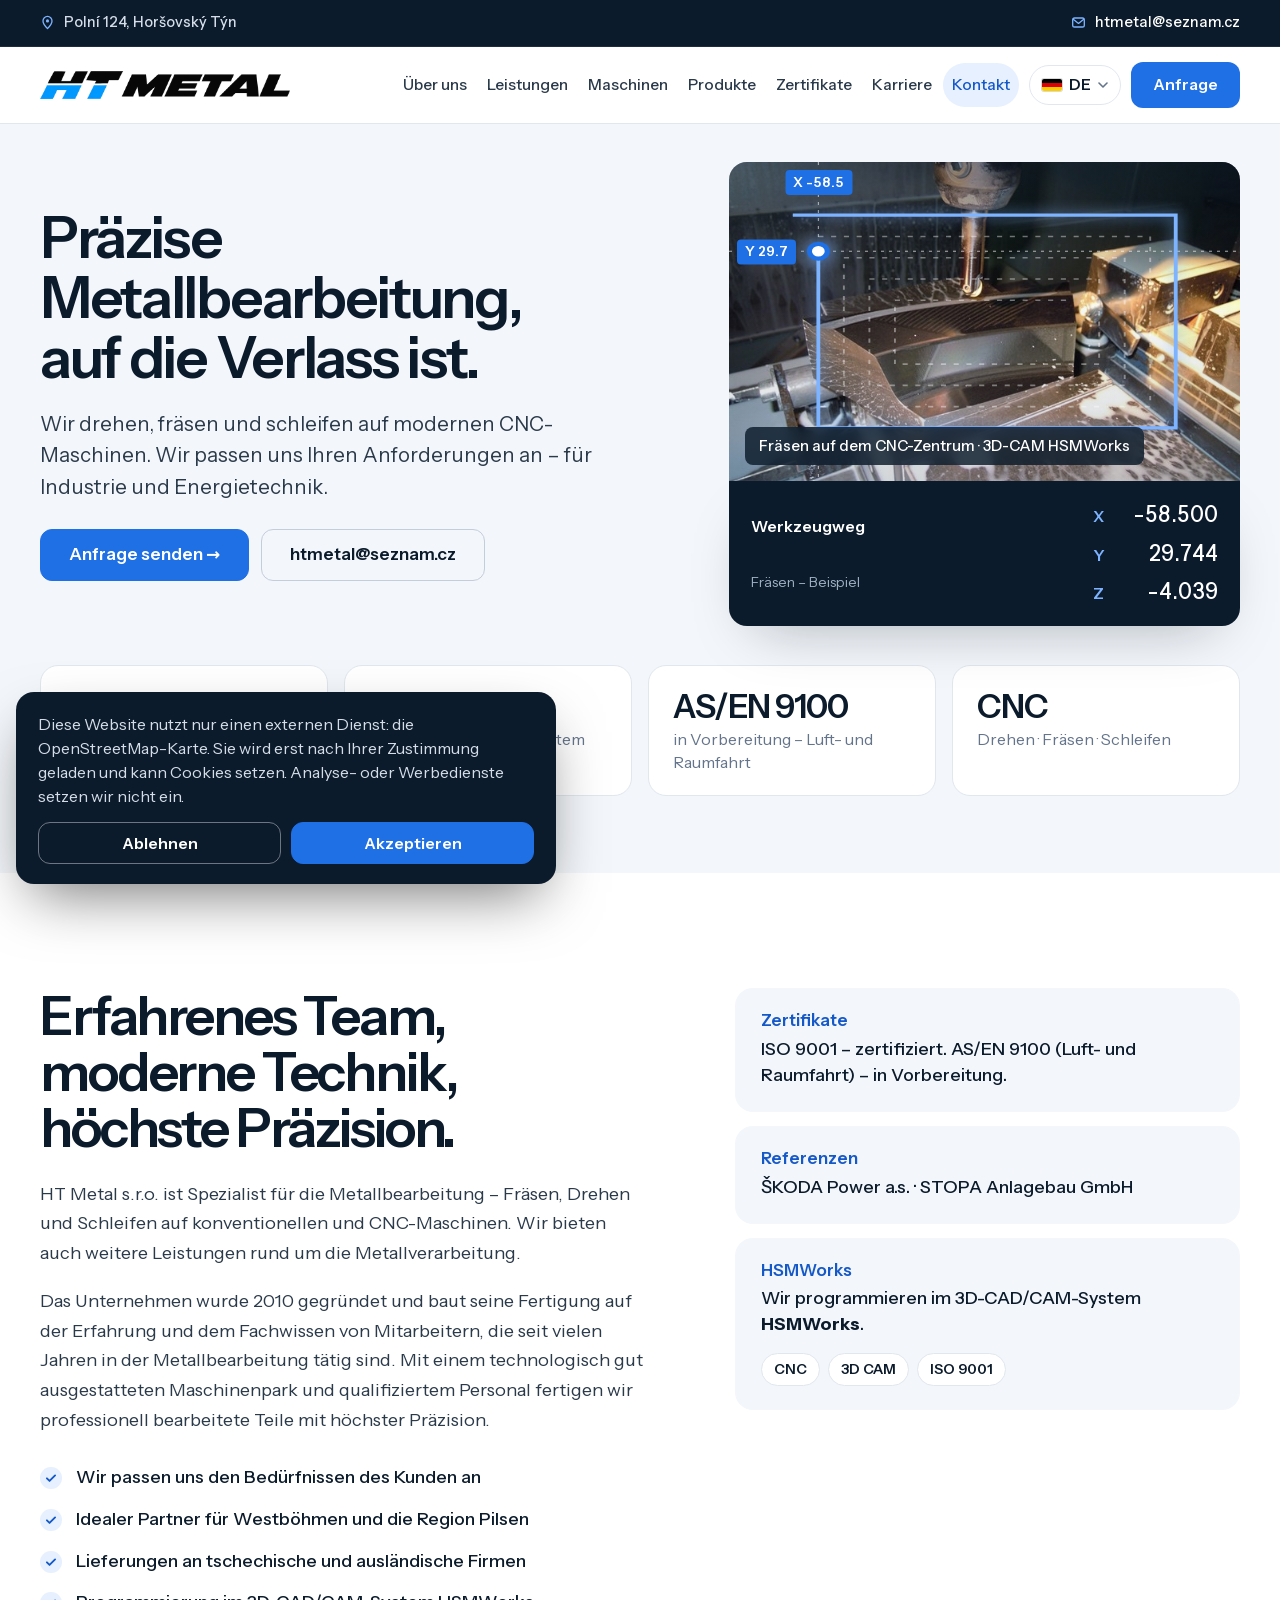
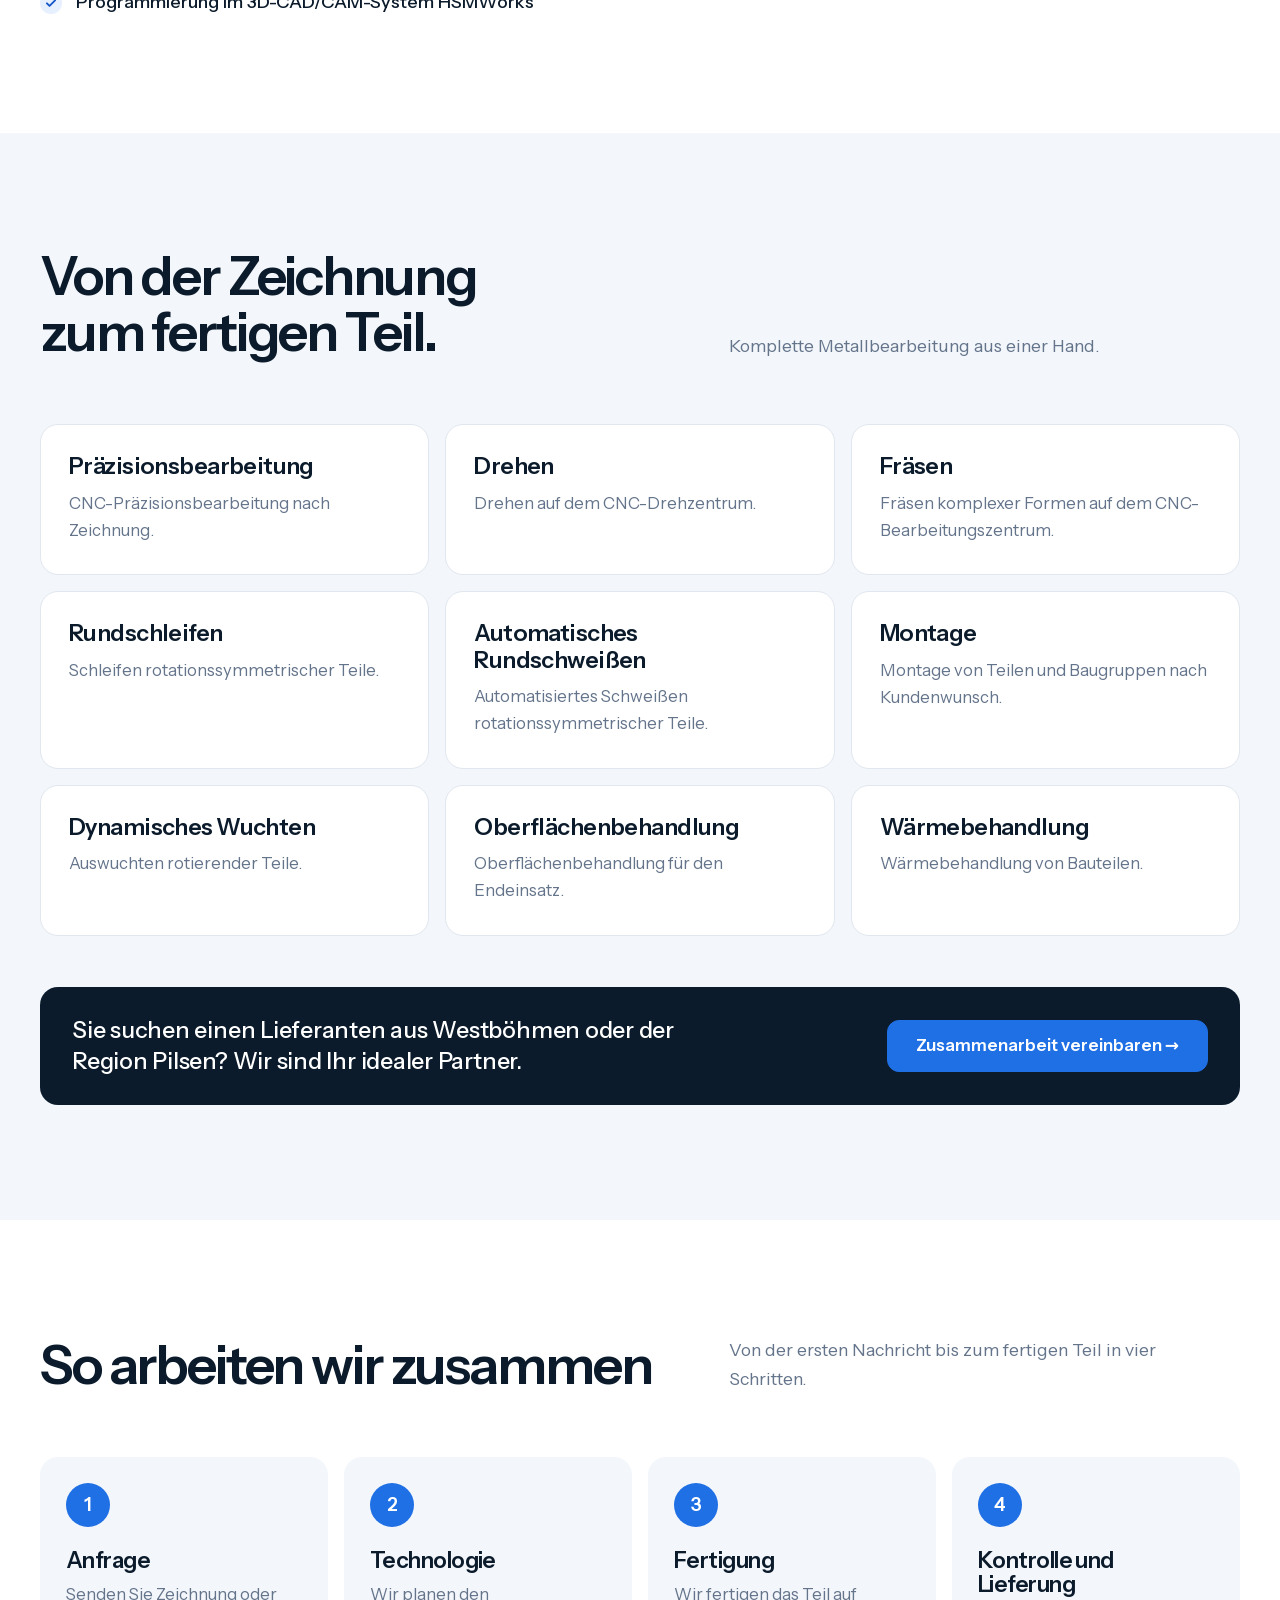
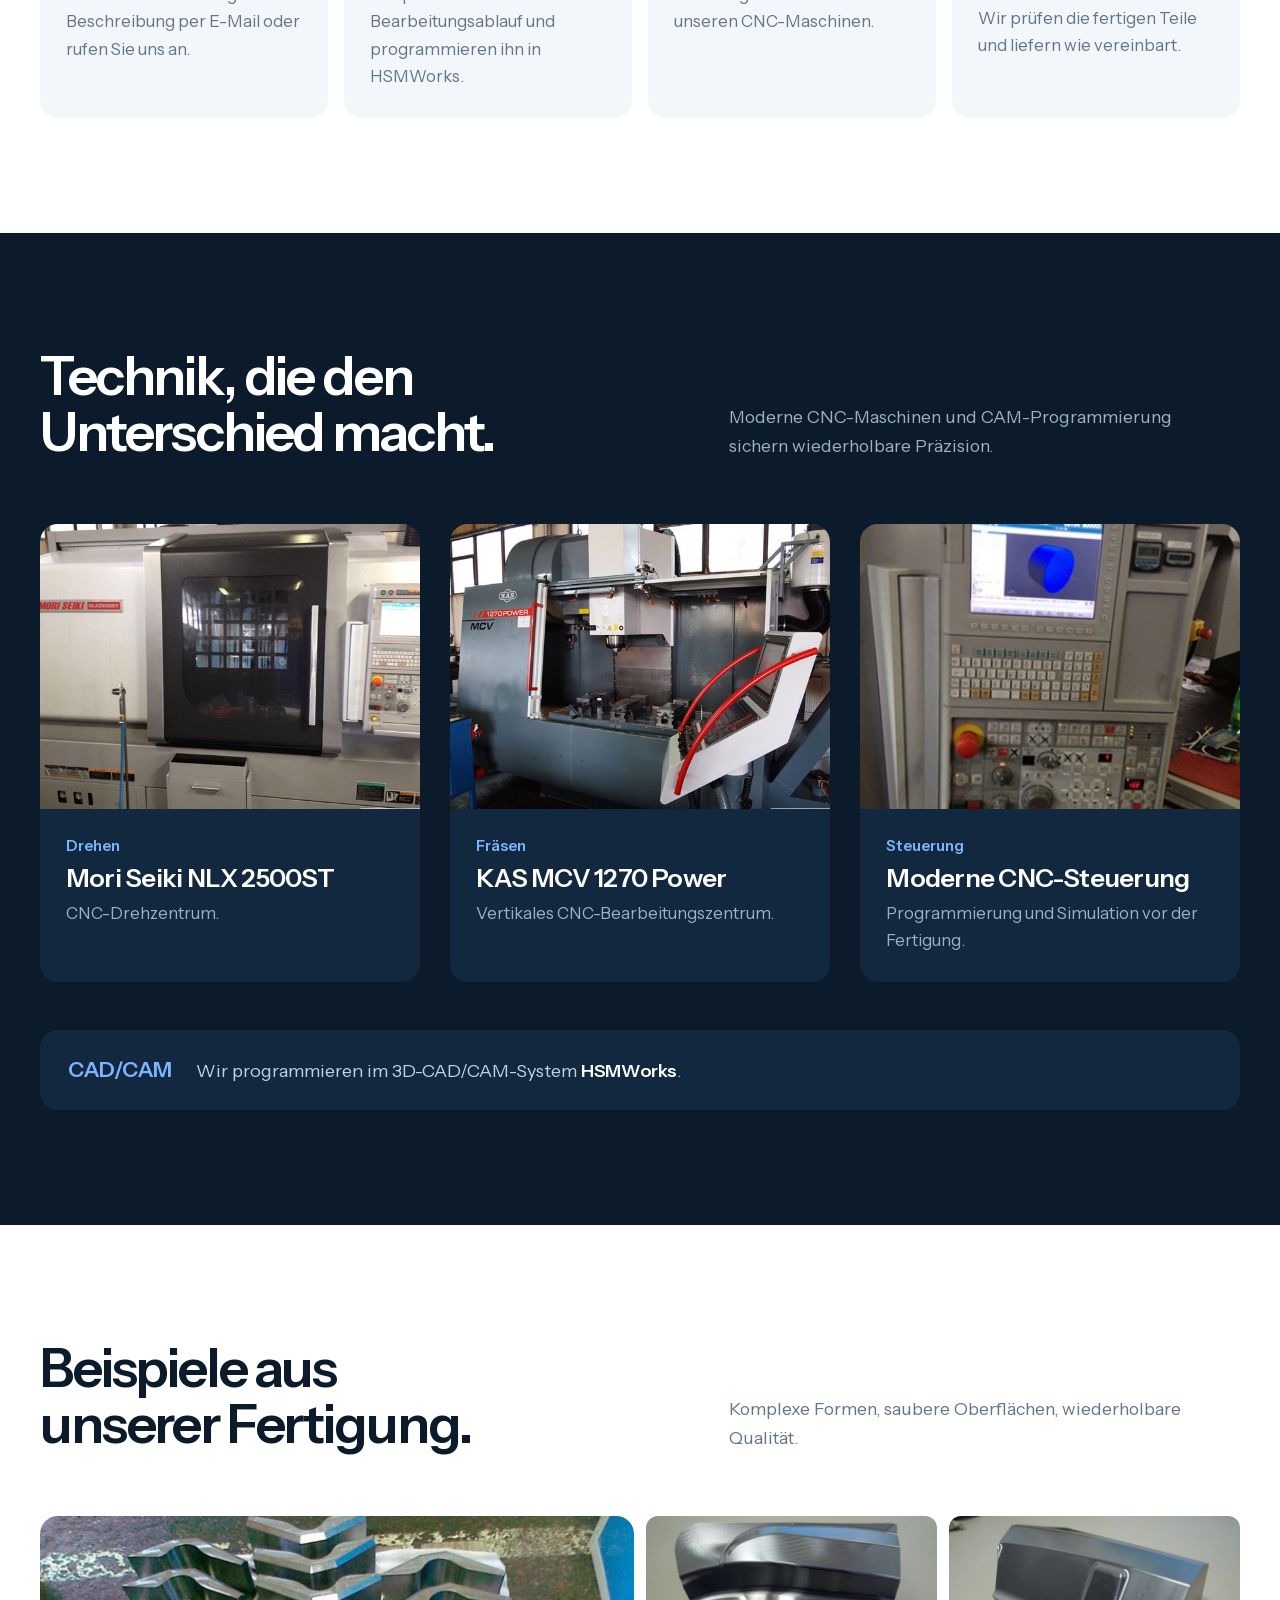
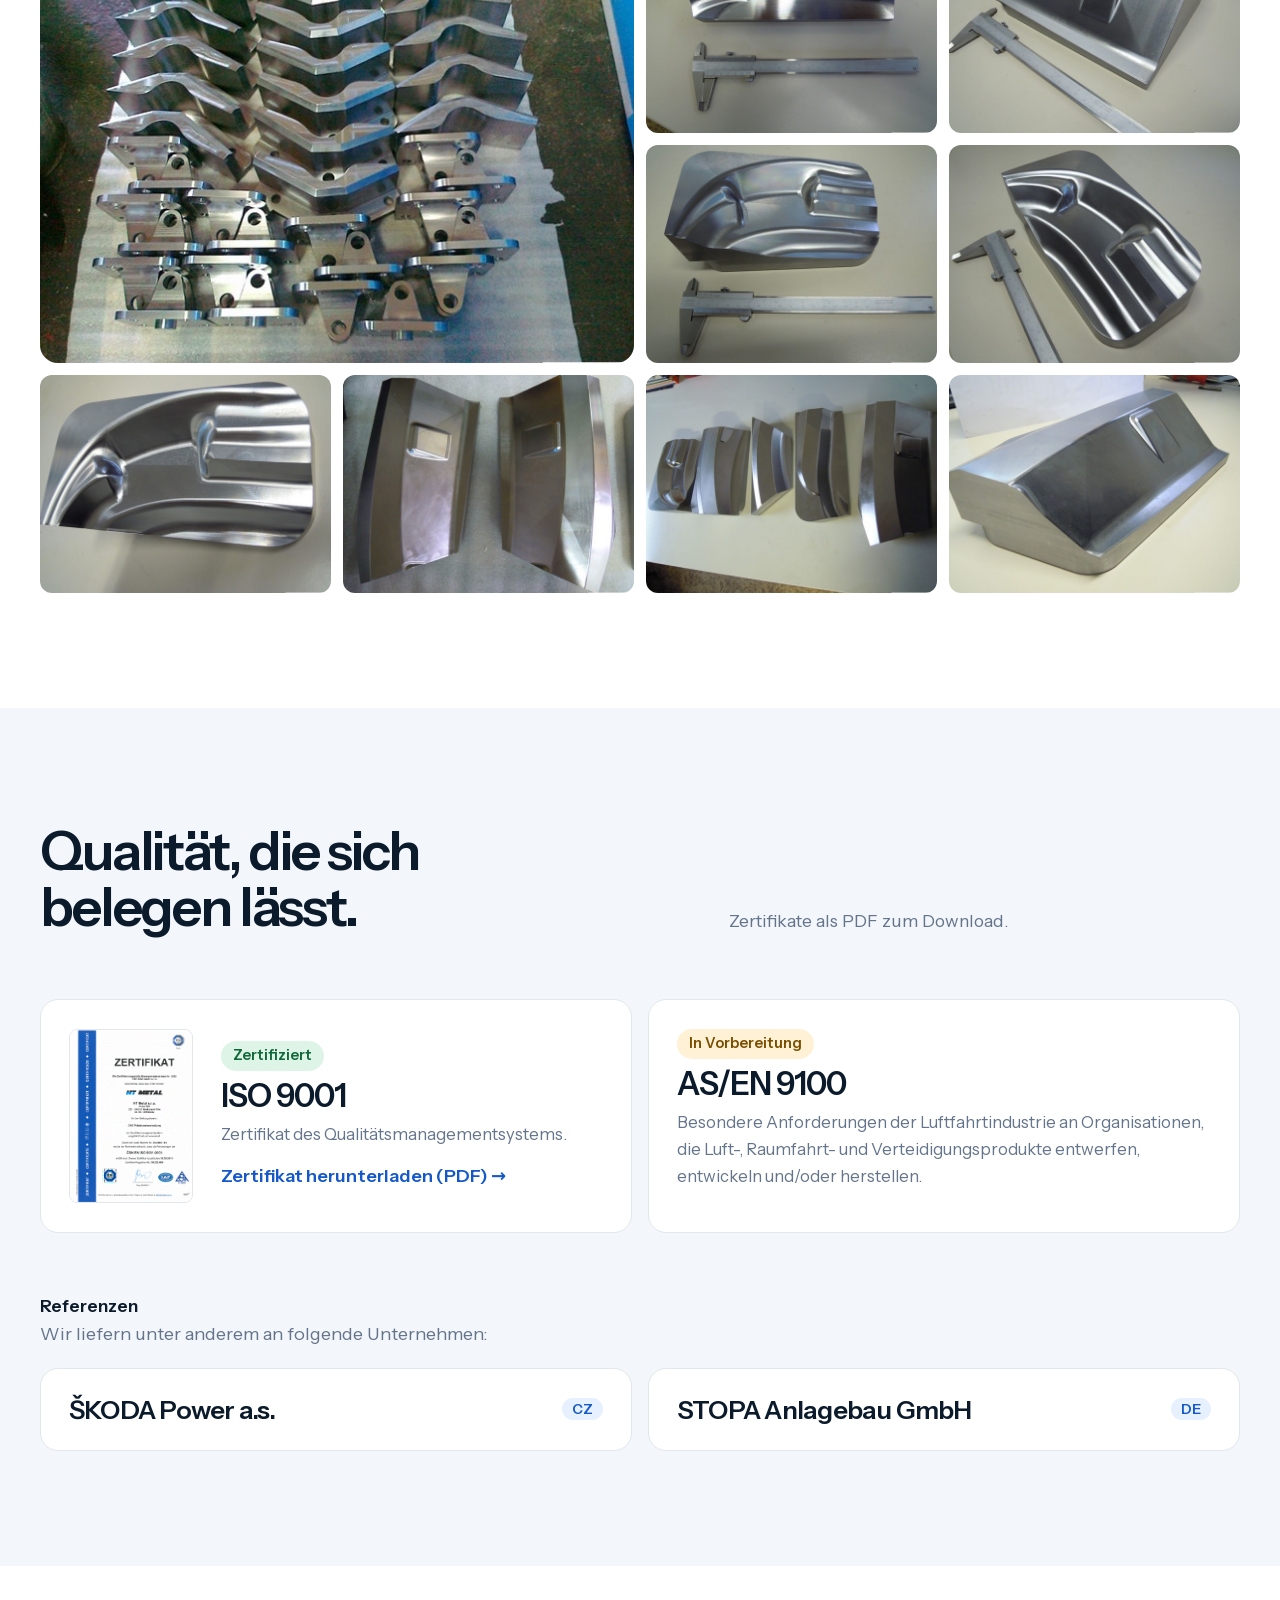
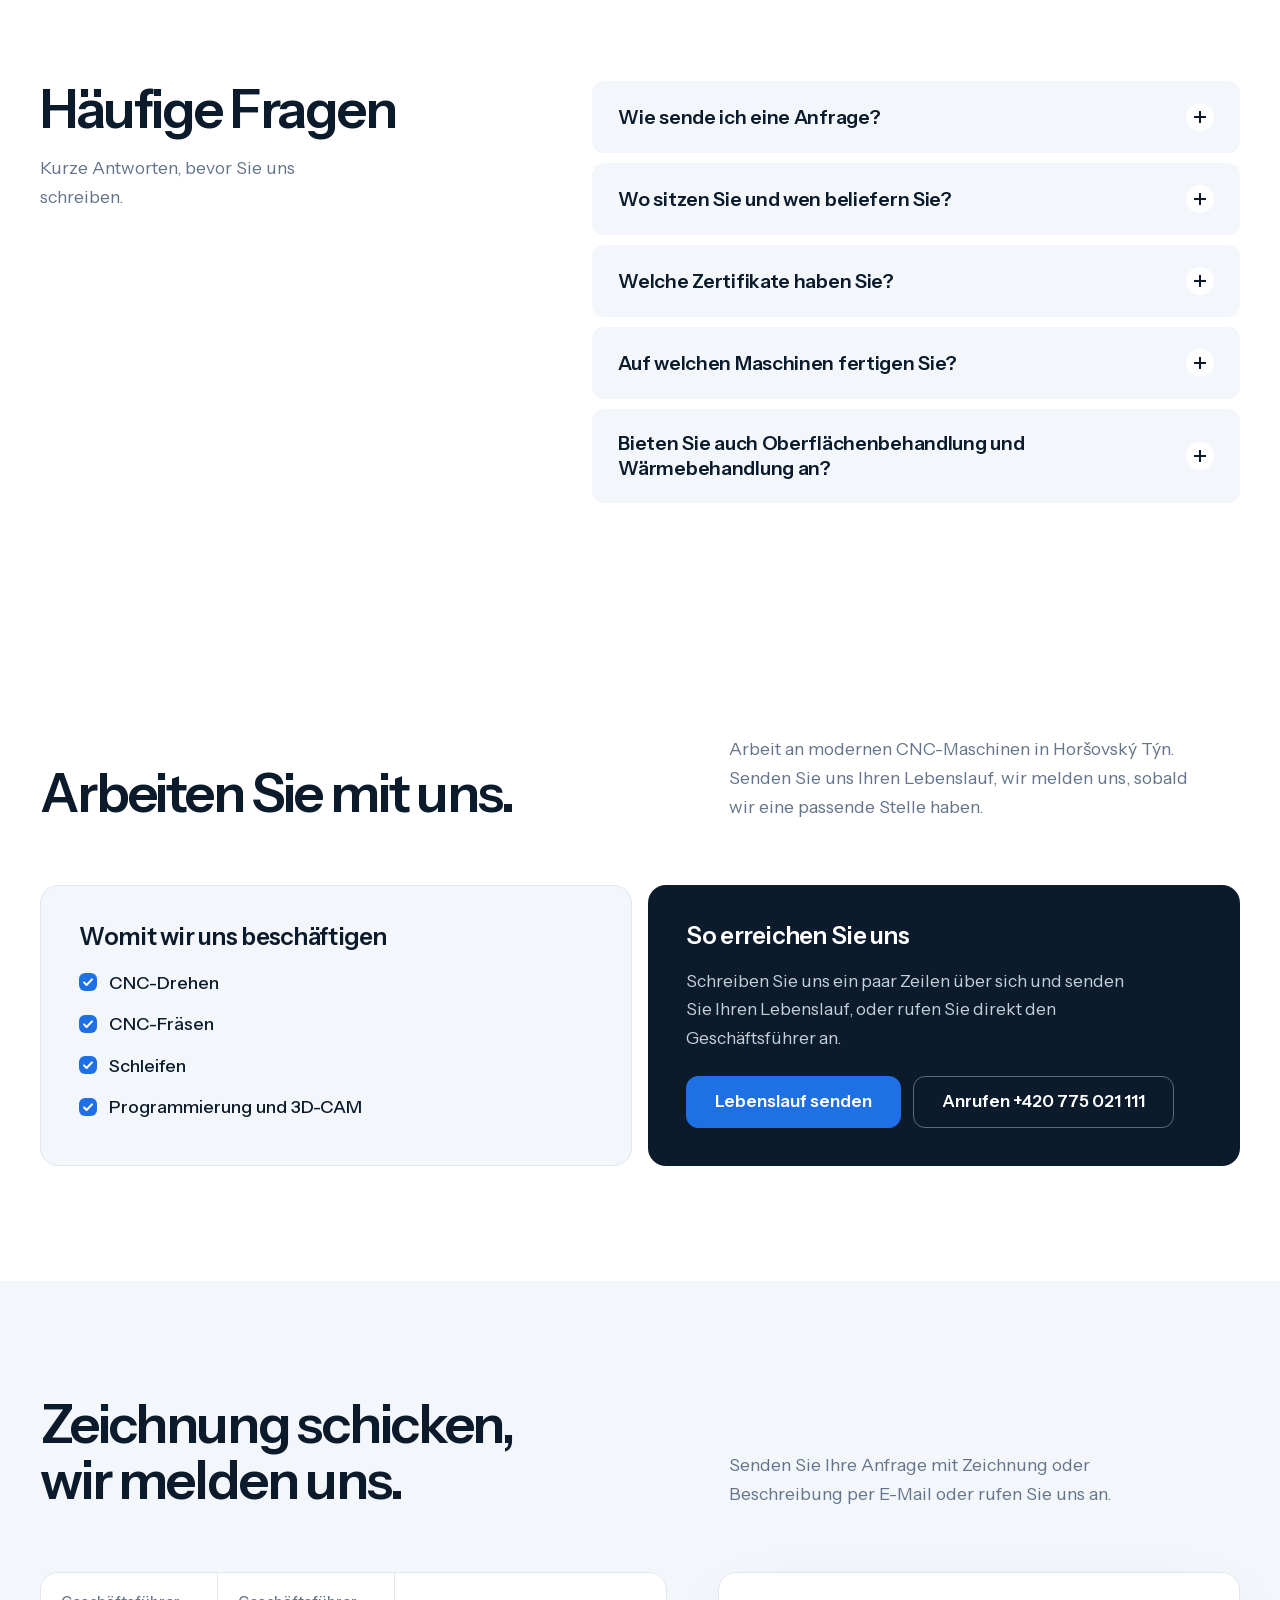
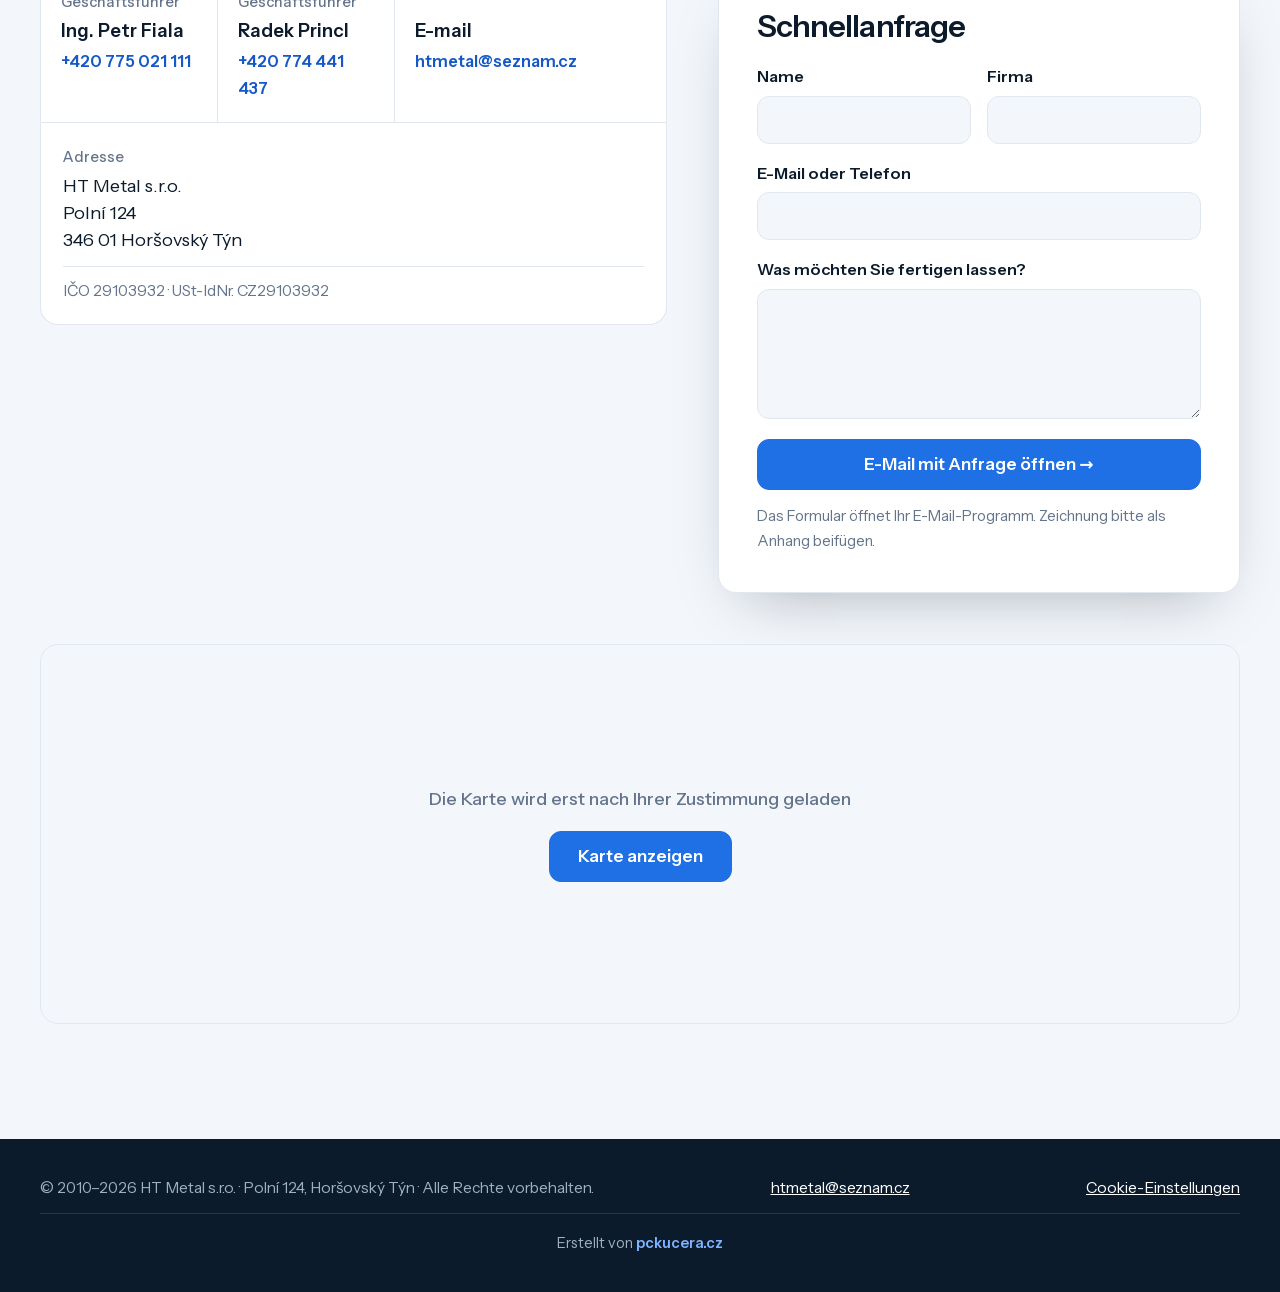
==== commit 9e823460: "Add files via upload" ====
--- a/de/index.html
+++ b/de/index.html
@@ -9,6 +9,7 @@
 <link rel="canonical" href="https://htmetal.cz/de/">
 <link rel="alternate" hreflang="cs" href="https://htmetal.cz/">
 <link rel="alternate" hreflang="de" href="https://htmetal.cz/de/">
+<link rel="alternate" hreflang="en" href="https://htmetal.cz/en/">
 <link rel="alternate" hreflang="x-default" href="https://htmetal.cz/">
 <meta property="og:type" content="website">
 <meta property="og:title" content="HT Metal s.r.o. – CNC-Präzisionsbearbeitung, Horšovský Týn">
@@ -22,12 +23,12 @@
 </head>
 <body>
 <a class="skip" href="#obsah">Zum Inhalt springen</a>
-<div class="util"><div class="wrap"><span>Polní 124, Horšovský Týn</span><span class="uc"><a href="tel:+420775021111">+420 775 021 111</a><a href="mailto:htmetal@seznam.cz">htmetal@seznam.cz</a></span></div></div>
+<div class="util"><div class="wrap"><a class="u-addr" href="#kontakt"><svg class="ui" viewBox="0 0 16 16" width="15" height="15" aria-hidden="true"><path d="M8 1.5a4.8 4.8 0 0 0-4.8 4.8c0 3.3 4.8 8.2 4.8 8.2s4.8-4.9 4.8-8.2A4.8 4.8 0 0 0 8 1.5z" fill="none" stroke="currentColor" stroke-width="1.4" stroke-linejoin="round"/><circle cx="8" cy="6.3" r="1.7" fill="currentColor"/></svg>Polní 124, Horšovský Týn</a><a class="u-mail" href="mailto:htmetal@seznam.cz"><svg class="ui" viewBox="0 0 16 16" width="15" height="15" aria-hidden="true"><rect x="1.8" y="3.2" width="12.4" height="9.6" rx="2" fill="none" stroke="currentColor" stroke-width="1.4"/><path d="M2.4 4.6L8 9l5.6-4.4" fill="none" stroke="currentColor" stroke-width="1.4" stroke-linecap="round" stroke-linejoin="round"/></svg>htmetal@seznam.cz</a></div></div>
 <header class="site-header">
   <div class="wrap bar">
-    <a class="brand" href="#" aria-label="HT Metal"><b><i>HT</i>METAL</b><small>Ihr starker Partner in der Metallbearbeitung</small></a>
+    <a class="brand" href="#" aria-label="HT Metal"><img src="../img/logo-htmetal.png" alt="HT Metal" width="760" height="85"><small>Ihr starker Partner in der Metallbearbeitung</small></a>
     <button class="burger" type="button" aria-label="Menü" aria-expanded="false"><span></span></button>
-    <nav class="nav" aria-label="Menü"><a href="#onas">Über uns</a><a href="#sluzby">Leistungen</a><a href="#stroje">Maschinen</a><a href="#vyrobky">Produkte</a><a href="#certifikace">Zertifikate</a><a href="#kontakt">Kontakt</a><a class="lang" href="../" hreflang="cs"><svg class="flag" viewBox="0 0 6 4" width="20" height="13" aria-hidden="true"><path fill="#fff" d="M0 0h6v2H0z"/><path fill="#d7141a" d="M0 2h6v2H0z"/><path fill="#11457e" d="M0 0l3 2-3 2z"/></svg>CZ</a><a class="cta" href="#kontakt">Anfrage</a></nav>
+    <nav class="nav" aria-label="Menü"><a href="#onas">Über uns</a><a href="#sluzby">Leistungen</a><a href="#stroje">Maschinen</a><a href="#vyrobky">Produkte</a><a href="#certifikace">Zertifikate</a><a href="#kariera">Karriere</a><a href="#kontakt">Kontakt</a><div class="langsw"><button type="button" class="lang-btn" aria-haspopup="true" aria-expanded="false" aria-label="Language"><svg class="flag" viewBox="0 0 5 3" width="20" height="12" aria-hidden="true"><path d="M0 0h5v1H0z"/><path fill="#d00" d="M0 1h5v1H0z"/><path fill="#ffce00" d="M0 2h5v1H0z"/></svg>DE<svg class="chev" viewBox="0 0 10 6" width="10" height="6" aria-hidden="true"><path d="M1 1l4 4 4-4" fill="none" stroke="currentColor" stroke-width="1.6" stroke-linecap="round" stroke-linejoin="round"/></svg></button><div class="lang-menu"><a class="lang" href="../" hreflang="cs" lang="cs"><svg class="flag" viewBox="0 0 6 4" width="20" height="13" aria-hidden="true"><path fill="#fff" d="M0 0h6v2H0z"/><path fill="#d7141a" d="M0 2h6v2H0z"/><path fill="#11457e" d="M0 0l3 2-3 2z"/></svg>CS<span>Čeština</span></a><a class="lang" href="../en/" hreflang="en" lang="en"><svg class="flag" viewBox="0 0 60 30" width="20" height="10" aria-hidden="true"><clipPath id="u"><path d="M0 0v30h60V0z"/></clipPath><g clip-path="url(#u)"><path d="M0 0v30h60V0z" fill="#012169"/><path d="M0 0l60 30m0-30L0 30" stroke="#fff" stroke-width="6"/><path d="M0 0l60 30m0-30L0 30" stroke="#C8102E" stroke-width="3"/><path d="M30 0v30M0 15h60" stroke="#fff" stroke-width="10"/><path d="M30 0v30M0 15h60" stroke="#C8102E" stroke-width="6"/></g></svg>EN<span>English</span></a></div></div><a class="cta" href="#kontakt">Anfrage</a></nav>
   </div>
 </header>
 <main id="obsah">
@@ -38,7 +39,7 @@
         
         <h1>Präzise Metallbearbeitung, <em>auf die Verlass ist.</em></h1>
         <p class="lead">Wir drehen, fräsen und schleifen auf modernen CNC-Maschinen. Wir passen uns Ihren Anforderungen an – für Industrie und Energietechnik.</p>
-        <div class="btns"><a class="btn primary" href="#kontakt">Anfrage senden →</a><a class="btn ghost" href="tel:+420775021111">Anrufen +420 775 021 111</a></div>
+        <div class="btns"><a class="btn primary" href="#kontakt">Anfrage senden →</a><a class="btn ghost" href="mailto:htmetal@seznam.cz">htmetal@seznam.cz</a></div>
       </div>
       <div class="hero-media"><span class="corner tl"></span><span class="corner br"></span>
         <figure><img src="../img/stroj4.jpg" alt="Fräsen auf dem CNC-Zentrum · 3D-CAM HSMWorks" fetchpriority="high">
@@ -91,6 +92,14 @@
   <div class="faq"><details class="rv"><summary>Wie sende ich eine Anfrage?</summary><p>Schreiben Sie an htmetal@seznam.cz oder rufen Sie einen Geschäftsführer an. Hilfreich sind Zeichnung oder Beschreibung, Material und Stückzahl.</p></details><details class="rv"><summary>Wo sitzen Sie und wen beliefern Sie?</summary><p>Wir sitzen in Horšovský Týn in der Region Pilsen. Wir beliefern tschechische und ausländische Firmen, zum Beispiel ŠKODA Power und STOPA Anlagebau.</p></details><details class="rv"><summary>Welche Zertifikate haben Sie?</summary><p>Wir sind nach ISO 9001 zertifiziert, das Zertifikat können Sie im Bereich Zertifikate herunterladen. AS/EN 9100 für Luft- und Raumfahrt ist in Vorbereitung.</p></details><details class="rv"><summary>Auf welchen Maschinen fertigen Sie?</summary><p>Auf dem CNC-Drehzentrum Mori Seiki NLX 2500ST und dem vertikalen Bearbeitungszentrum KAS MCV 1270 Power. Wir programmieren in HSMWorks.</p></details><details class="rv"><summary>Bieten Sie auch Oberflächenbehandlung und Wärmebehandlung an?</summary><p>Ja, sie gehören zu unseren Leistungen in der Metallbearbeitung. Schreiben Sie uns Ihre Anforderungen, dann stimmen wir das Vorgehen ab.</p></details></div>
 </div></section>
 
+<section id="kariera"><div class="wrap">
+  <div class="sec-head rv"><h2>Arbeiten Sie mit uns.</h2><p>Arbeit an modernen CNC-Maschinen in Horšovský Týn. Senden Sie uns Ihren Lebenslauf, wir melden uns, sobald wir eine passende Stelle haben.</p></div>
+  <div class="career">
+    <div class="career-list rv"><h3>Womit wir uns beschäftigen</h3><ul><li>CNC-Drehen</li><li>CNC-Fräsen</li><li>Schleifen</li><li>Programmierung und 3D-CAM</li></ul></div>
+    <div class="career-cta rv"><h3>So erreichen Sie uns</h3><p>Schreiben Sie uns ein paar Zeilen über sich und senden Sie Ihren Lebenslauf, oder rufen Sie direkt den Geschäftsführer an.</p><div class="btns"><a class="btn primary" href="mailto:htmetal@seznam.cz?subject=Karriere%20%E2%80%93%20HT%20Metal">Lebenslauf senden</a><a class="btn ghost" href="tel:+420775021111">Anrufen +420 775 021 111</a></div></div>
+  </div>
+</div></section>
+
 <section id="kontakt" class="alt"><div class="wrap">
   <div class="sec-head rv"><h2>Zeichnung schicken, wir melden uns.</h2><p>Senden Sie Ihre Anfrage mit Zeichnung oder Beschreibung per E-Mail oder rufen Sie uns an.</p></div>
   <div class="contact">
--- a/assets/style.css
+++ b/assets/style.css
@@ -51,24 +51,43 @@
 .btns { display: flex; flex-wrap: wrap; gap: 12px; }
 
 /* ---------- horní lišta a hlavička ---------- */
-.util { background: var(--navy); color: #AEBBCB; font-size: 15px; }
-.util .wrap { display: flex; justify-content: space-between; gap: 6px 24px; flex-wrap: wrap; padding-block: 9px; }
-.util .uc { display: flex; gap: 6px 28px; flex-wrap: wrap; }
-.util a { color: #fff; text-decoration: none; font-weight: 500; }
-.util a:hover { color: var(--accent-lt); }
+.util { background: var(--navy); color: #AEBBCB; font-size: 14.5px; border-bottom: 1px solid rgba(255,255,255,.08); }
+.util .wrap { display: flex; justify-content: space-between; align-items: center; gap: 6px 24px; padding-block: 8px; }
+.util a { display: inline-flex; align-items: center; gap: 9px; padding: 3px 0; color: #D5DEE8; text-decoration: none; font-weight: 500; transition: color .18s; }
+.util a:hover { color: #fff; }
+.util .u-mail { color: #fff; }
+.util .ui { color: var(--accent-lt); flex: none; }
+.util a:hover .ui { color: #fff; }
 .site-header { position: sticky; top: 0; z-index: 100; background: rgba(255,255,255,.92); -webkit-backdrop-filter: blur(14px); backdrop-filter: blur(14px); border-bottom: 1px solid var(--line); transition: box-shadow .25s; }
 .site-header.scrolled { box-shadow: 0 10px 30px -20px rgba(11,27,43,.4); }
 .bar { display: flex; align-items: center; justify-content: space-between; gap: 24px; min-height: 76px; }
 .brand { display: flex; flex-direction: column; text-decoration: none; line-height: 1; }
+.brand img { display: block; height: 28px; width: auto; }
 .brand b { display: flex; align-items: center; gap: 8px; font-weight: 700; font-size: 26px; letter-spacing: -.02em; color: var(--ink); }
 .brand b i { font-style: normal; background: var(--accent); color: #fff; padding: 4px 9px 5px; border-radius: 8px; }
-.brand small { margin-top: 7px; font-size: 13.5px; font-weight: 500; color: var(--steel); letter-spacing: 0; }
+.brand small { margin-top: 8px; font-size: 13.5px; font-weight: 500; color: var(--steel); letter-spacing: 0; }
 .nav { display: flex; align-items: center; gap: 2px; }
 .nav a { text-decoration: none; font-weight: 500; font-size: 16.5px; padding: 9px 14px; border-radius: 999px; color: var(--text); transition: background .18s, color .18s; }
 .nav a:hover { background: var(--sheet); color: var(--ink); }
+.nav a { white-space: nowrap; }
+.brand img { flex: none; }
+.brand small { white-space: nowrap; }
+@media (max-width: 1320px) and (min-width: 1081px) {
+  .nav a { padding: 9px 9px; font-size: 15.5px; }
+  .lang-btn { padding: 6px 10px; }
+  .brand small { display: none; }
+}
 .nav a.active:not(.cta):not(.lang) { background: var(--accent-bg); color: var(--accent-dk); }
-.nav a.lang { display: inline-flex; align-items: center; gap: 8px; margin-left: 8px; border: 1.5px solid var(--line); padding: 7px 14px; font-size: 15px; font-weight: 600; color: var(--ink); }
-.nav a.lang:hover { border-color: #C3CEDB; background: transparent; }
+.langsw { position: relative; margin-left: 8px; }
+.lang-btn { display: inline-flex; align-items: center; gap: 7px; padding: 7px 12px; border: 1.5px solid var(--line); border-radius: 999px; background: var(--paper); font: inherit; font-size: 15px; font-weight: 600; color: var(--ink); cursor: pointer; transition: border-color .18s; }
+.lang-btn:hover, .langsw.open .lang-btn { border-color: #C3CEDB; }
+.lang-btn .chev { transition: transform .2s; color: var(--steel); }
+.langsw.open .lang-btn .chev { transform: rotate(180deg); }
+.lang-menu { display: none; position: absolute; right: 0; top: calc(100% + 8px); min-width: 170px; padding: 6px; background: var(--paper); border: 1px solid var(--line); border-radius: 14px; box-shadow: 0 18px 40px -16px rgba(11,27,43,.35); z-index: 130; }
+.langsw.open .lang-menu { display: block; }
+.nav .lang-menu a.lang { display: flex; align-items: center; gap: 10px; width: 100%; margin: 0; padding: 10px 12px; border: 0; border-radius: 9px; font-size: 15.5px; font-weight: 600; color: var(--ink); }
+.nav .lang-menu a.lang span { font-weight: 400; color: var(--steel); }
+.nav .lang-menu a.lang:hover { background: var(--sheet); }
 .nav .flag { border-radius: 2px; box-shadow: 0 0 0 1px rgba(0,0,0,.15); flex: none; }
 .nav a.cta { margin-left: 8px; background: var(--accent); color: #fff; padding: 10px 22px; font-weight: 600; border-radius: var(--r); }
 .nav a.cta:hover { background: var(--accent-dk); color: #fff; }
@@ -79,14 +98,14 @@
 .burger span::after { top: 7px; left: 0; right: 0; }
 
 /* ---------- úvod ---------- */
-.hero { padding: clamp(48px, 6vw, 88px) 0 0; background: var(--sheet); }
+.hero { padding: clamp(24px, 3vw, 44px) 0 0; background: var(--sheet); }
 .hero-grid { display: grid; grid-template-columns: minmax(0, 6fr) minmax(0, 5fr); gap: clamp(36px, 6vw, 96px); align-items: center; }
 .hero-grid > * { min-width: 0; }
-.hero h1 { font-size: clamp(2.7rem, 5.2vw, 5rem); line-height: 1.02; letter-spacing: -.04em; font-weight: 600; margin-bottom: 26px; }
+.hero h1 { font-size: clamp(2.6rem, 4.4vw, 4.2rem); line-height: 1.04; letter-spacing: -.04em; font-weight: 600; margin-bottom: 20px; }
 .hero h1 em { font-style: normal; }
-.lead { font-size: clamp(1.15rem, 1.6vw, 1.3rem); line-height: 1.55; max-width: 48ch; color: var(--text); margin-bottom: 32px; }
+.lead { font-size: clamp(1.15rem, 1.6vw, 1.3rem); line-height: 1.55; max-width: 48ch; color: var(--text); margin-bottom: 26px; }
 .hero-media { position: relative; }
-.hero-media figure { position: relative; margin: 0; aspect-ratio: 4 / 3; overflow: hidden; background: var(--navy); border-radius: var(--r-lg) var(--r-lg) 0 0; }
+.hero-media figure { position: relative; margin: 0; aspect-ratio: 16 / 10; overflow: hidden; background: var(--navy); border-radius: var(--r-lg) var(--r-lg) 0 0; }
 .hero-media figure img { width: 100%; height: 100%; object-fit: cover; }
 .hero-media figure::after { content: ""; position: absolute; inset: 0; background: linear-gradient(180deg, rgba(11,27,43,.5), rgba(11,27,43,0) 38%, rgba(11,27,43,.18)); pointer-events: none; }
 .hero-media figcaption { position: absolute; z-index: 4; left: 16px; bottom: 16px; background: rgba(11,27,43,.82); color: #fff; font-weight: 500; font-size: 15px; padding: 7px 14px; border-radius: 8px; -webkit-backdrop-filter: blur(6px); backdrop-filter: blur(6px); }
@@ -106,10 +125,25 @@
 .dro dt { color: var(--accent-lt); font-weight: 600; font-size: 16px; }
 .dro dd { margin: 0; text-align: right; font-size: 22px; font-weight: 500; font-variant-numeric: tabular-nums; min-width: 6.5ch; }
 
-.facts { display: grid; grid-template-columns: repeat(4, 1fr); gap: 16px; margin-top: clamp(48px, 6vw, 84px); padding-bottom: clamp(48px, 6vw, 84px); }
+.facts { display: grid; grid-template-columns: repeat(4, 1fr); gap: 16px; margin-top: clamp(24px, 3vw, 40px); padding-bottom: clamp(48px, 6vw, 84px); }
 .fact { background: var(--paper); border: 1px solid var(--line); border-radius: var(--r-lg); padding: 22px 24px; display: flex; flex-direction: column; gap: 4px; }
 .fact b { font-size: clamp(1.7rem, 2.6vw, 2.3rem); font-weight: 600; letter-spacing: -.035em; line-height: 1.1; color: var(--ink); }
 .fact span { font-size: 16px; color: var(--steel); line-height: 1.4; }
+
+/* ---------- kariéra ---------- */
+.career { display: grid; grid-template-columns: 1fr 1fr; gap: 16px; }
+.career-list, .career-cta { border-radius: var(--r-lg); padding: clamp(26px, 3vw, 40px); }
+.career-list { background: var(--sheet); border: 1px solid var(--line); }
+.career h3 { font-size: 1.5rem; margin-bottom: 18px; }
+.career-list ul { list-style: none; margin: 0; padding: 0; display: grid; gap: 12px; }
+.career-list li { position: relative; padding-left: 30px; font-size: 1.12rem; font-weight: 500; color: var(--ink); }
+.career-list li::before { content: ""; position: absolute; left: 0; top: .32em; width: 18px; height: 18px; border-radius: 6px; background: var(--accent) url("data:image/svg+xml,%3Csvg xmlns='http://www.w3.org/2000/svg' viewBox='0 0 18 18'%3E%3Cpath d='M5 9.4l2.6 2.6L13 6.4' fill='none' stroke='%23fff' stroke-width='2' stroke-linecap='round' stroke-linejoin='round'/%3E%3C/svg%3E") center/100% no-repeat; }
+.career-cta { background: var(--navy); color: #C5D0DD; }
+.career-cta h3 { color: #fff; }
+.career-cta p { margin: 0 0 24px; max-width: 42ch; font-size: 1.08rem; }
+.career-cta .btn.ghost { color: #fff; border-color: rgba(255,255,255,.35); }
+.career-cta .btn.ghost:hover { border-color: #fff; }
+@media (max-width: 860px) { .career { grid-template-columns: 1fr; } }
 
 /* ---------- sekce ---------- */
 section { padding: clamp(80px, 9vw, 136px) 0; }
@@ -268,8 +302,12 @@
   .nav { display: none; position: absolute; left: 0; right: 0; top: 100%; flex-direction: column; align-items: stretch; gap: 0; padding: 10px 28px 22px; background: var(--paper); border-bottom: 1px solid var(--line); box-shadow: 0 24px 40px -24px rgba(11,27,43,.4); }
   .nav.open { display: flex; }
   .nav a { padding: 14px 4px; border-radius: 0; border-bottom: 1px solid var(--line); font-size: 19px; }
-  .nav a.lang, .nav a.cta { margin: 14px 0 0; justify-content: center; text-align: center; border-radius: var(--r); }
-  .nav a.lang { border: 1.5px solid var(--line); }
+  .nav a.cta { margin: 14px 0 0; justify-content: center; text-align: center; border-radius: var(--r); }
+  .langsw { margin: 14px 0 0; }
+  .lang-btn { display: none; }
+  .lang-menu { display: flex; position: static; gap: 8px; min-width: 0; padding: 0; border: 0; box-shadow: none; background: transparent; }
+  .nav .lang-menu a.lang { flex: 1; justify-content: center; border: 1.5px solid var(--line); border-radius: var(--r); padding: 12px 8px; font-size: 16px; }
+  .nav .lang-menu a.lang span { display: none; }
   .hero-grid, .about, .contact, .faqwrap { grid-template-columns: 1fr; }
   .faqwrap .sec-head { position: static; margin-bottom: 32px; }
   .sec-head { grid-template-columns: 1fr; align-items: start; }
@@ -282,8 +320,9 @@
 @media (max-width: 720px) {
   body { font-size: 17px; padding-bottom: 68px; }
   .wrap { width: min(100% - 36px, 600px); }
-  .util .wrap > span:first-child { display: none; }
-  .brand b { font-size: 24px; }
+  .util .u-addr { display: none; }
+  .util .wrap { justify-content: flex-start; }
+  .brand img { height: 24px; }
   .brand small { display: none; }
   .bar { min-height: 66px; }
   .nav { padding-inline: 18px; }
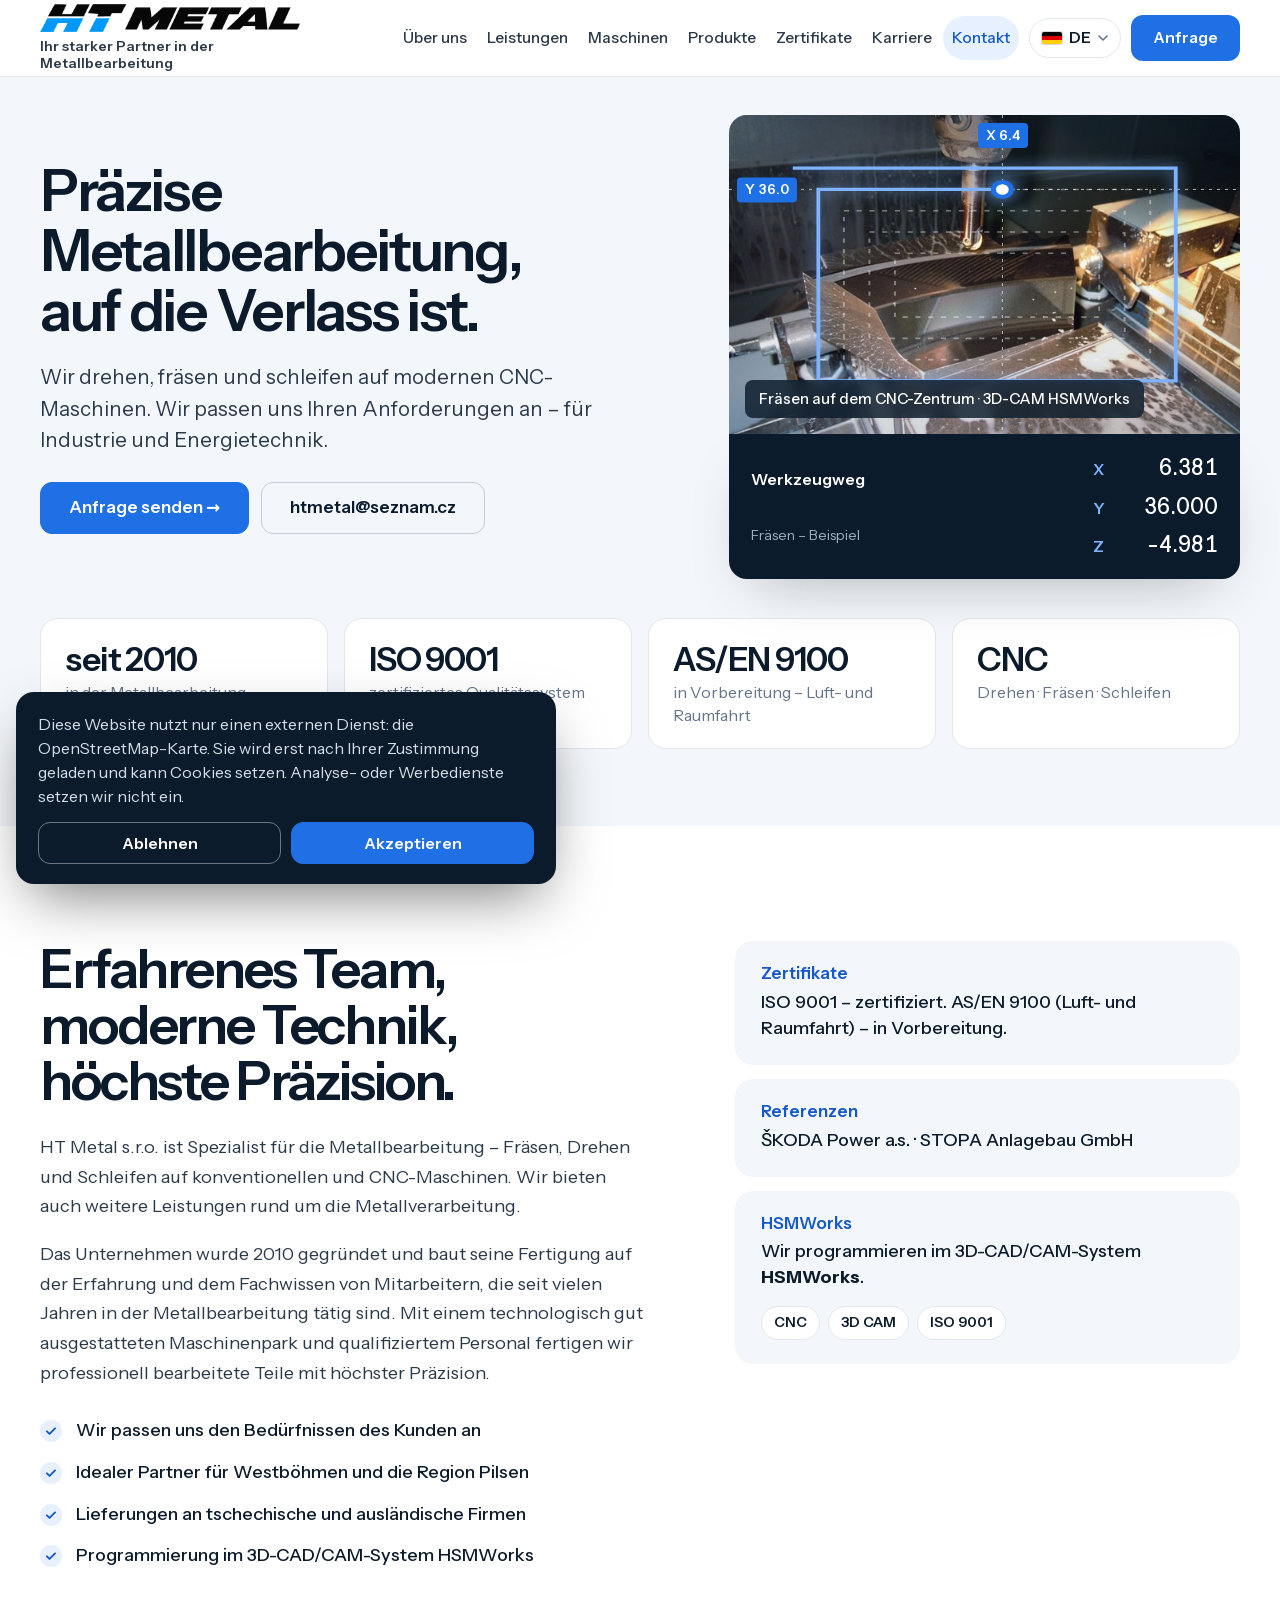
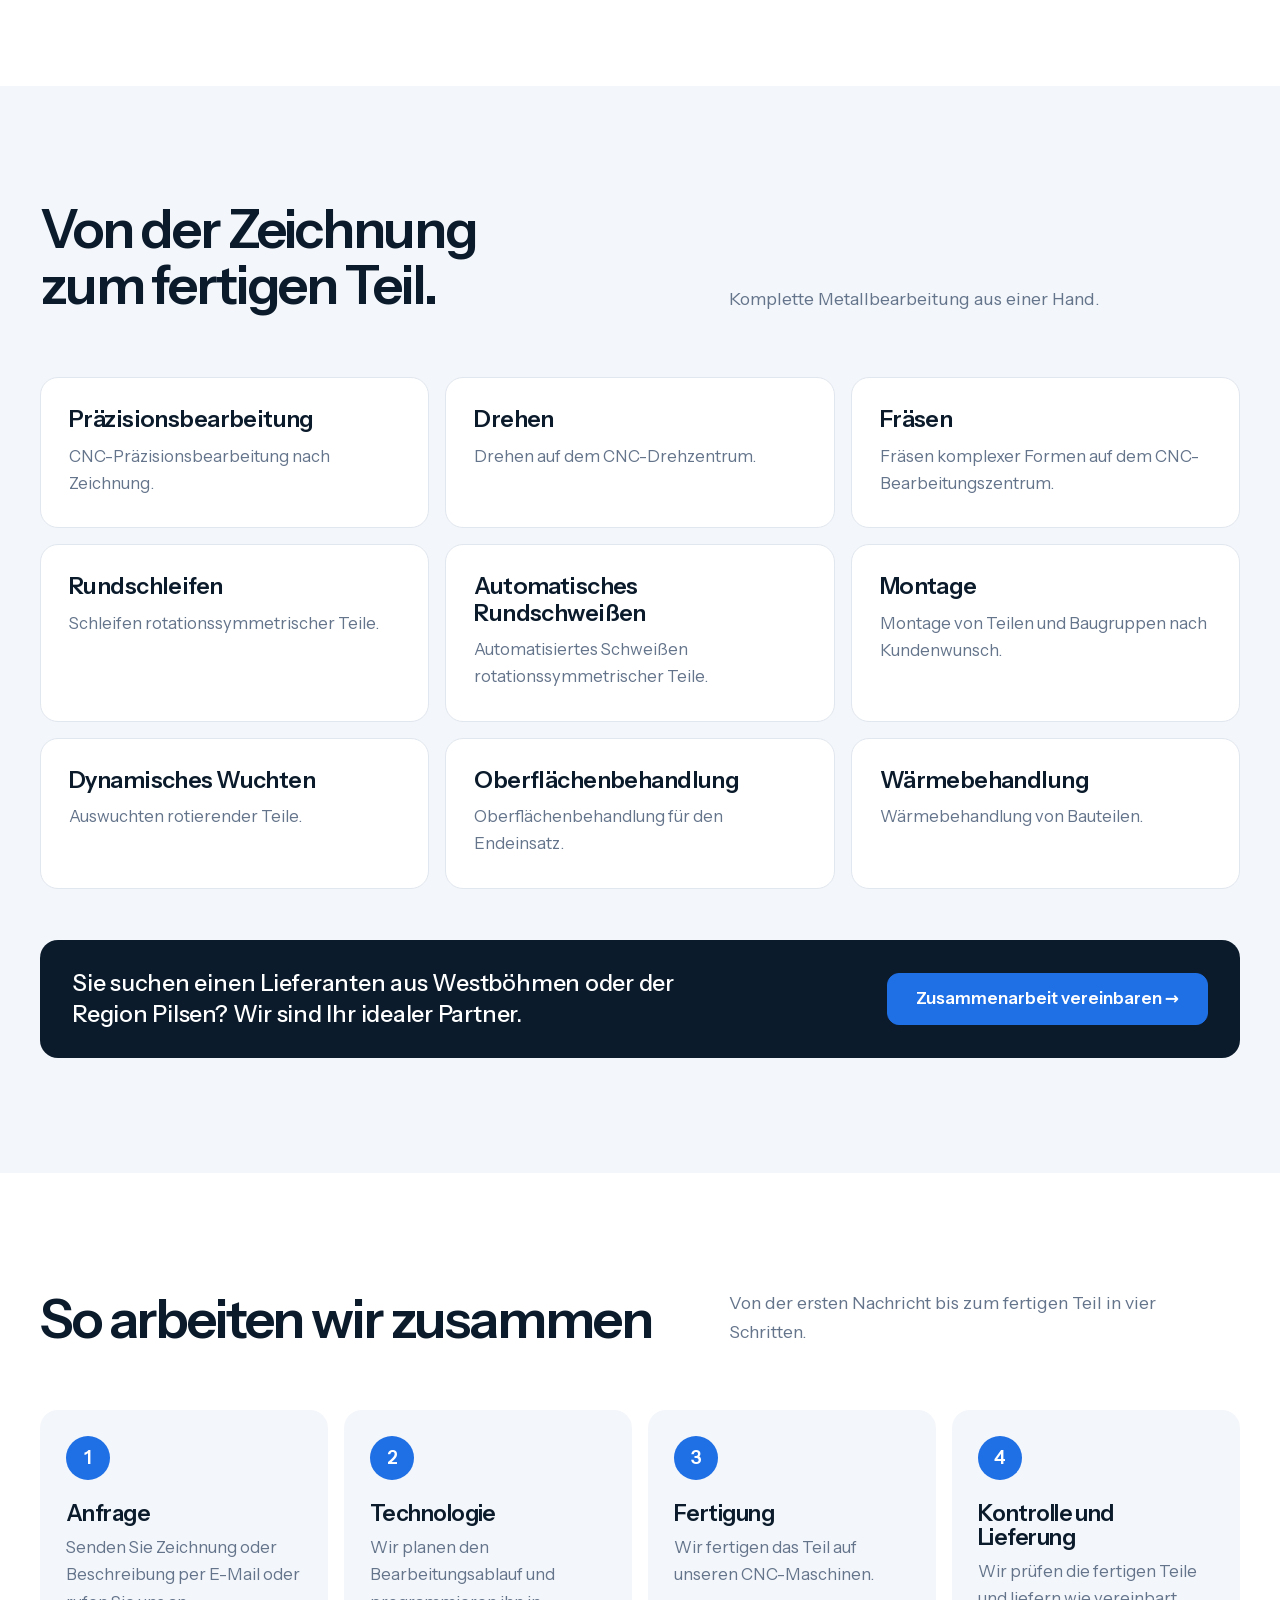
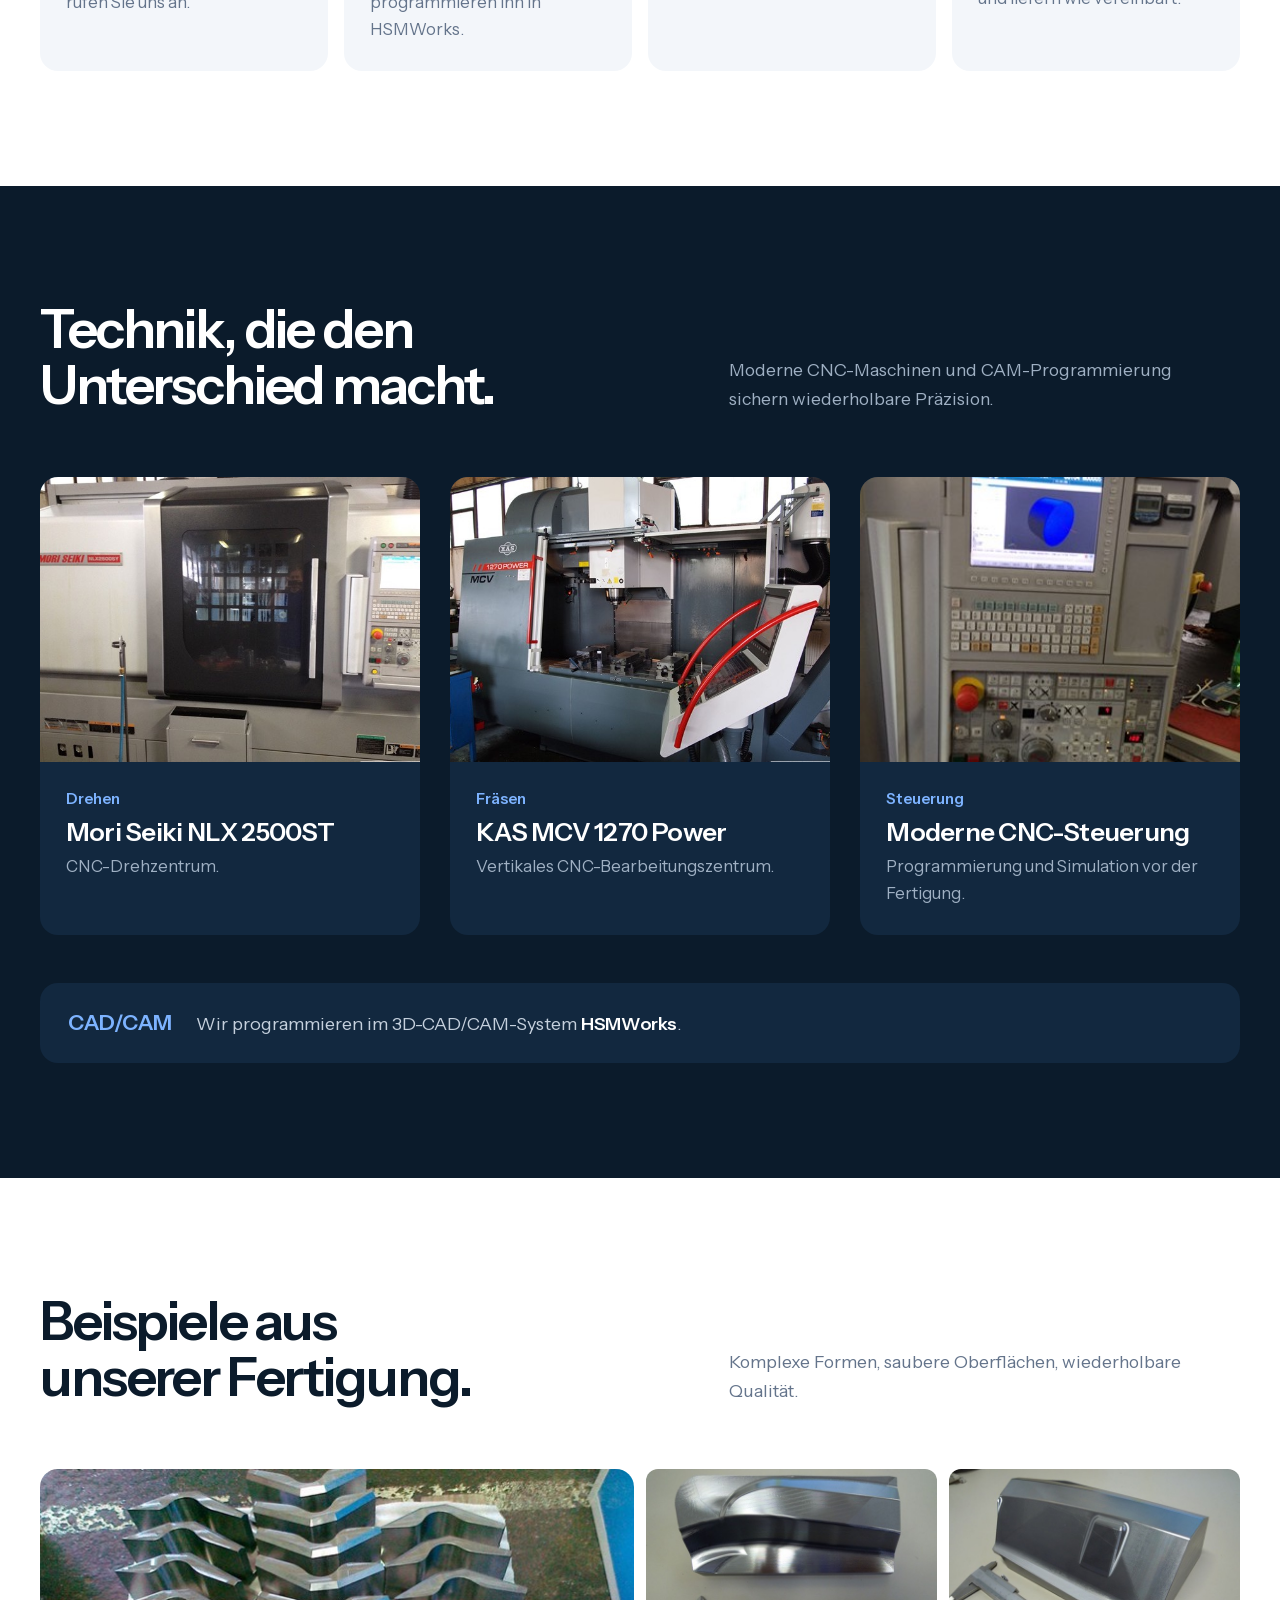
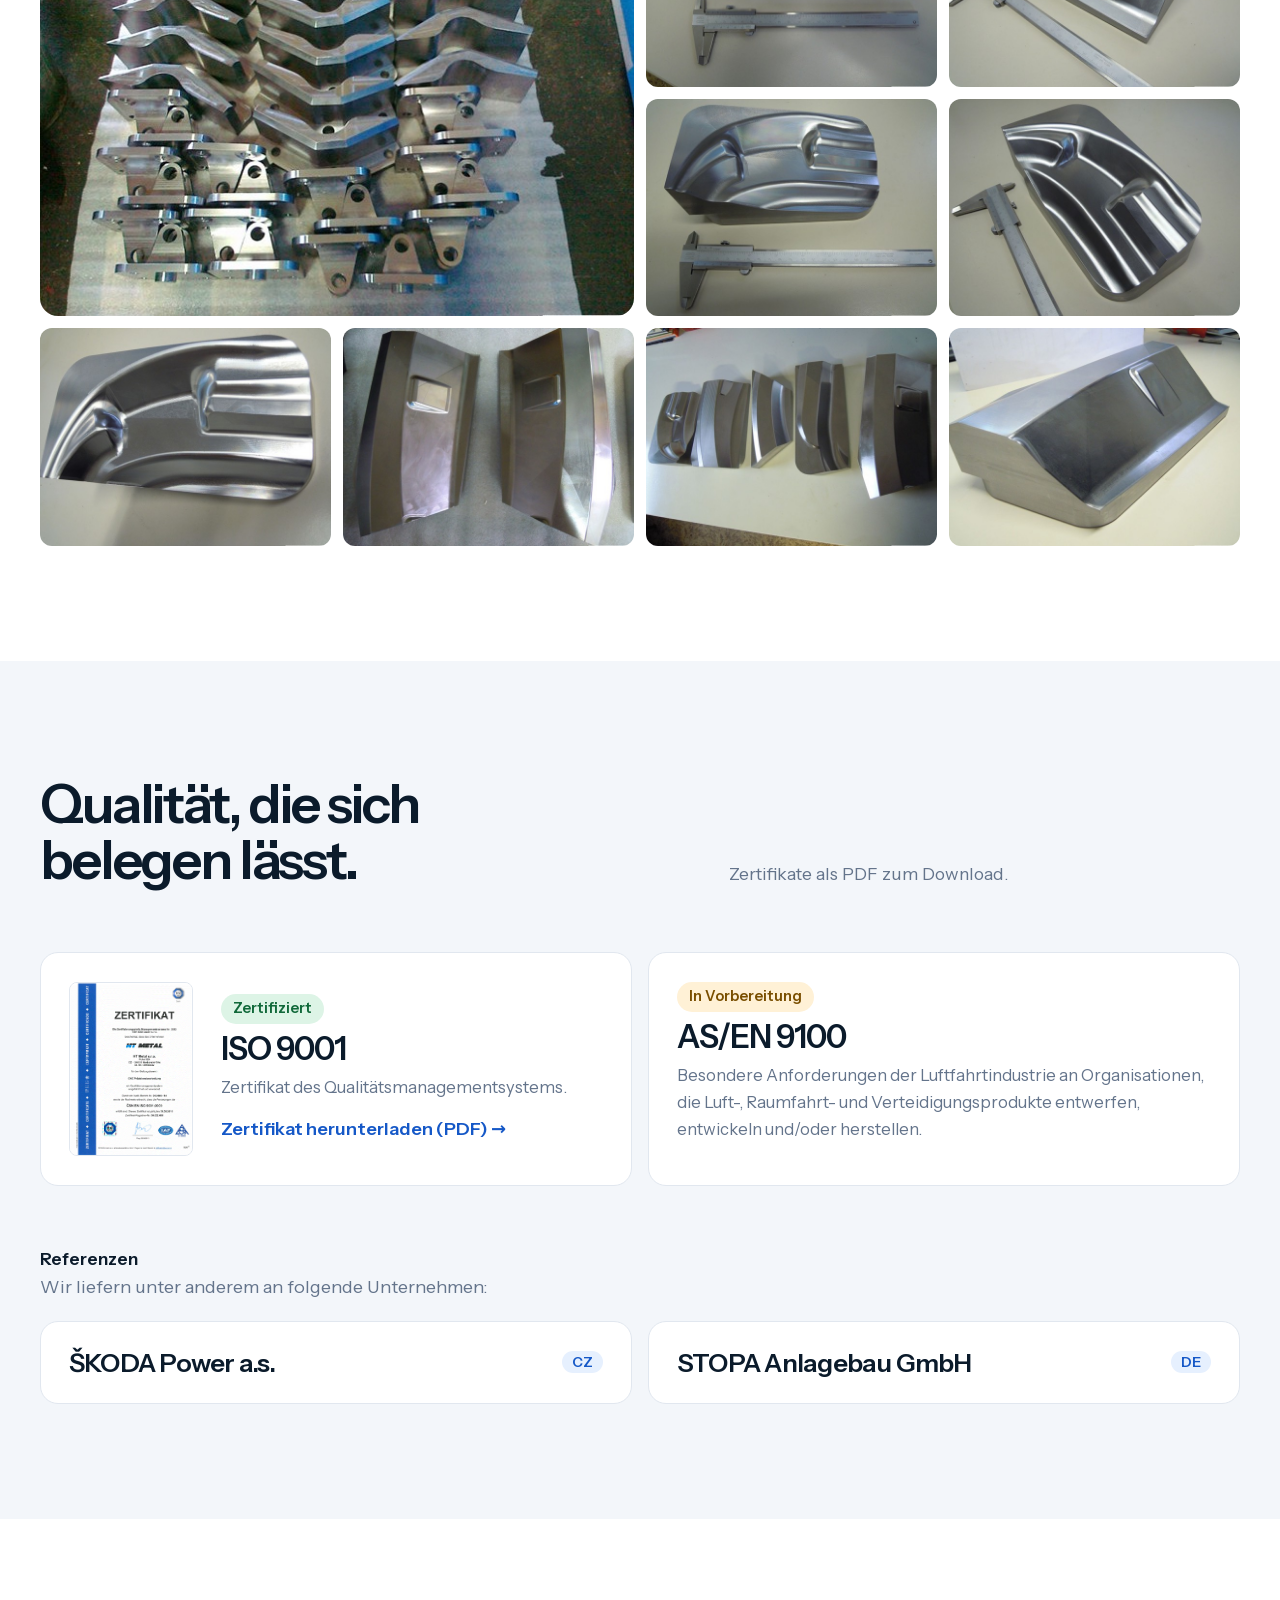
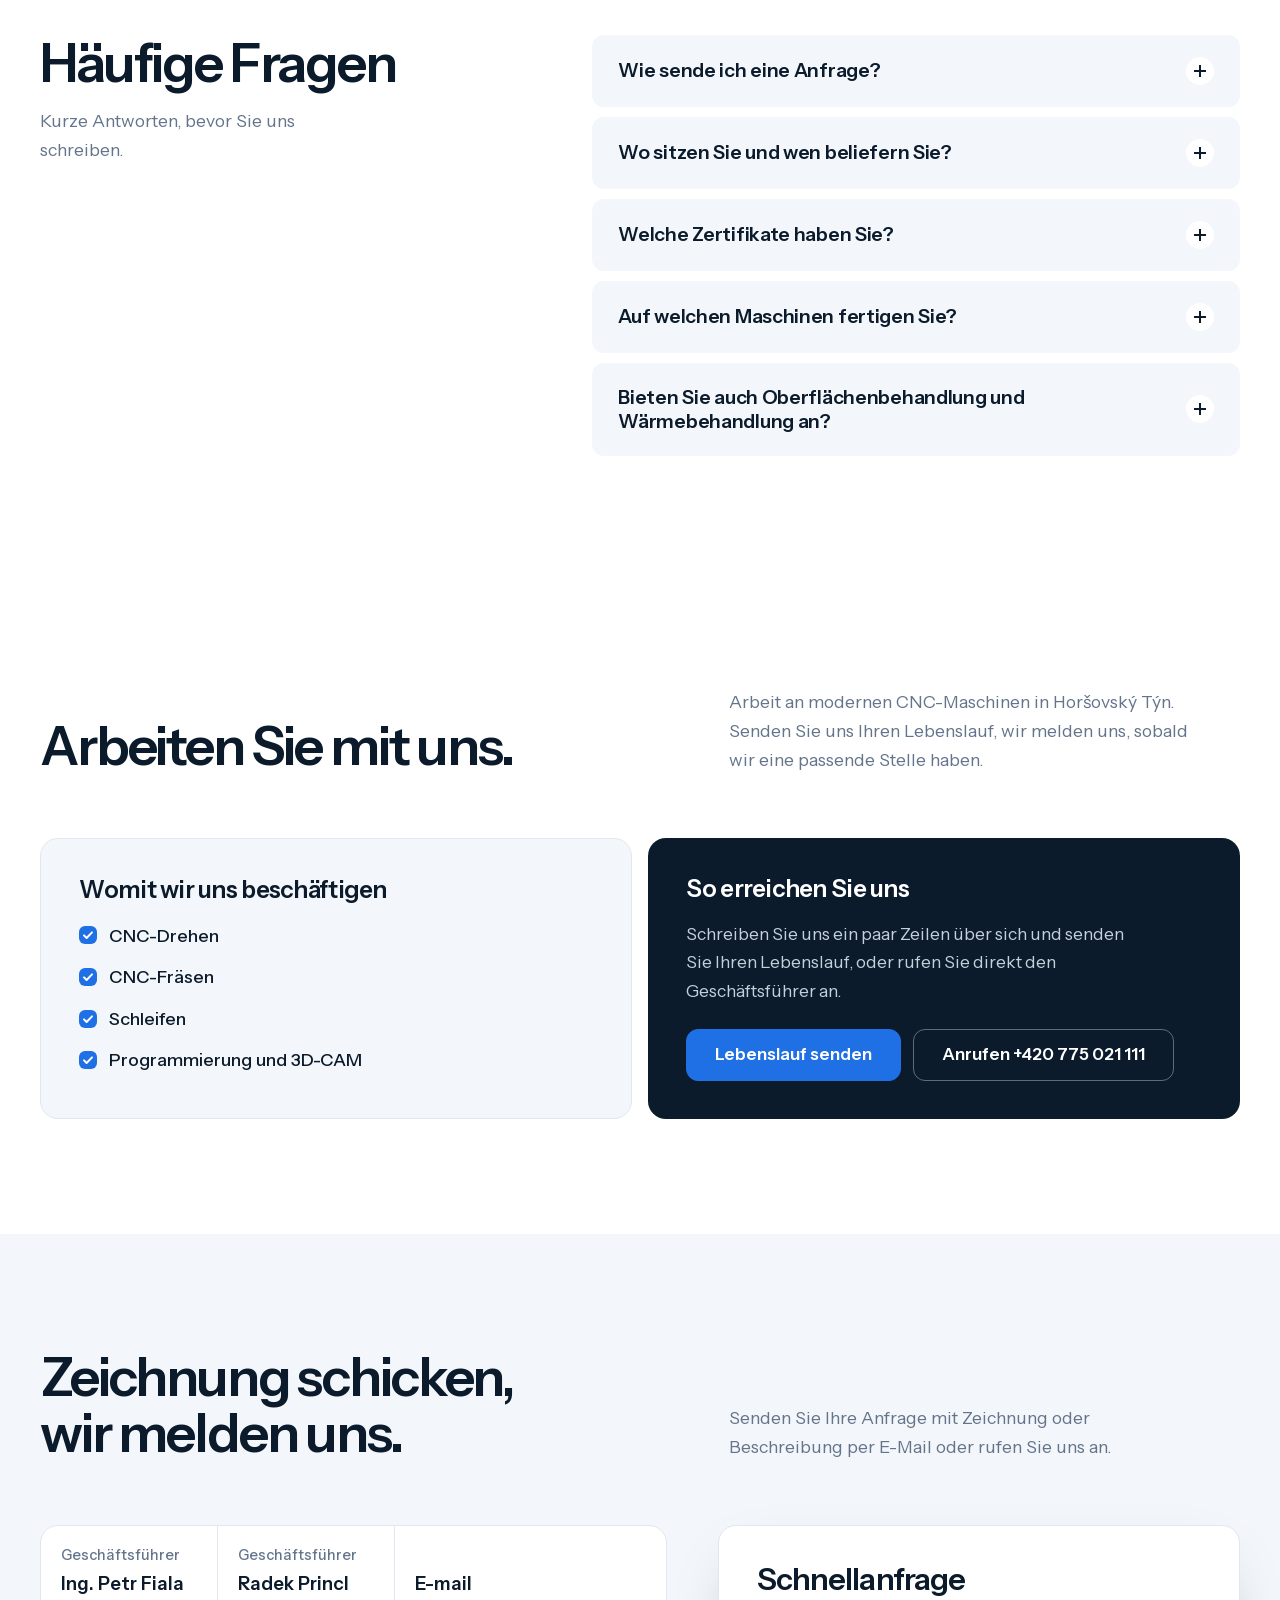
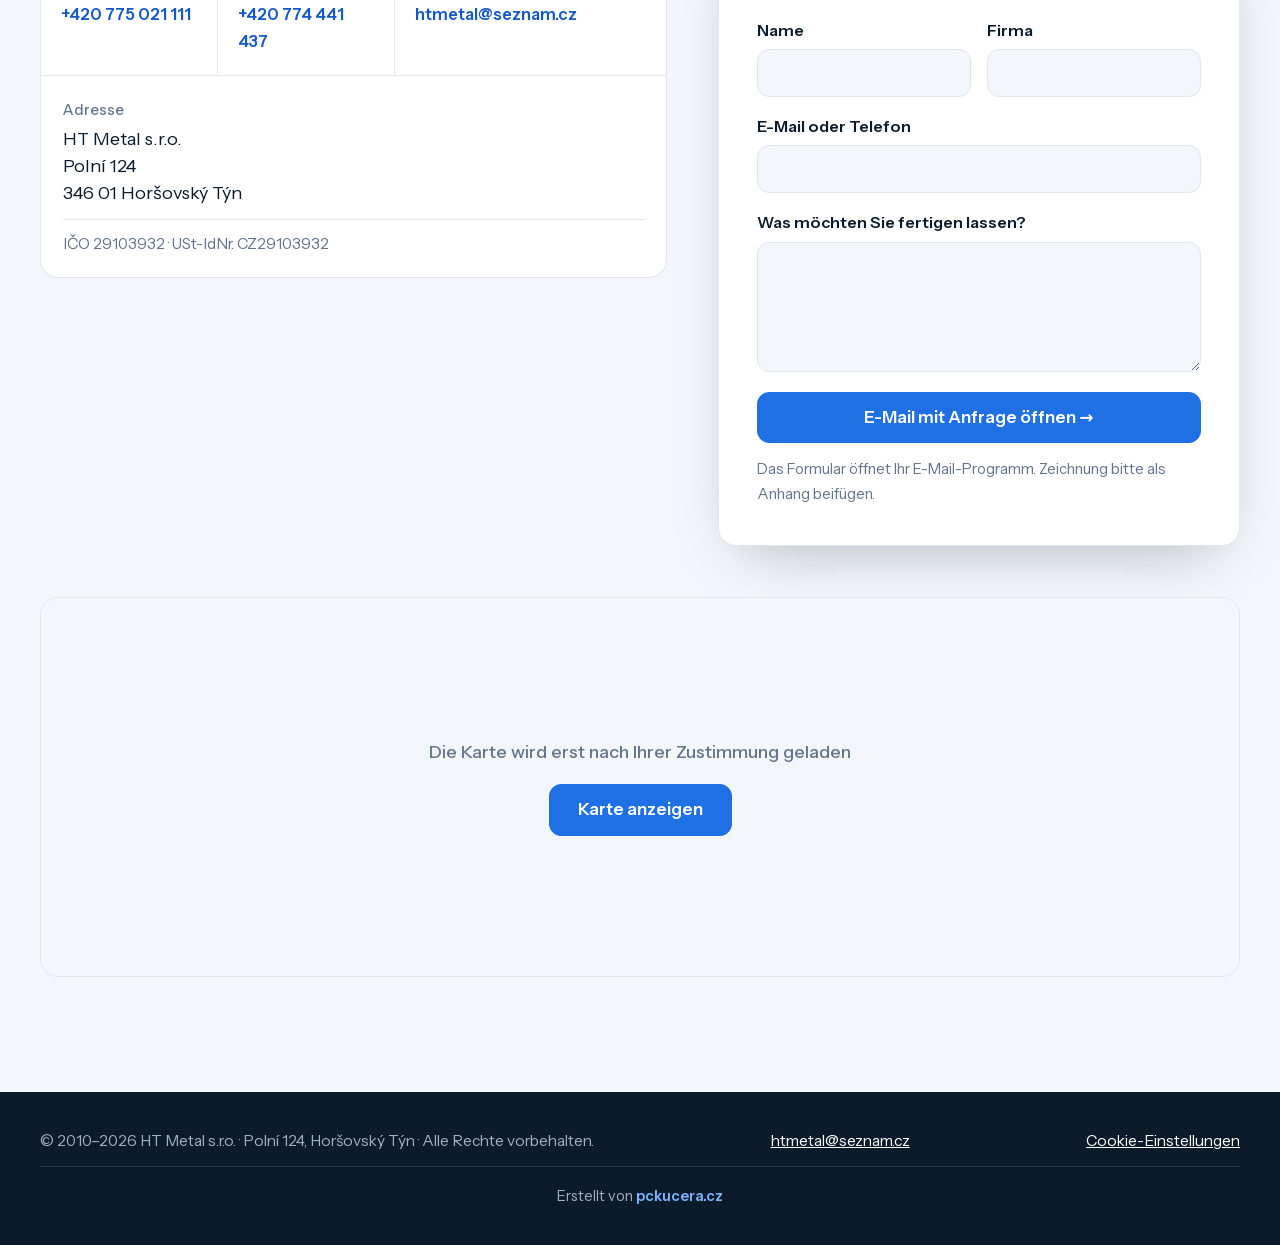
==== commit da4a0a84: "Add files via upload" ====
--- a/de/index.html
+++ b/de/index.html
@@ -23,7 +23,6 @@
 </head>
 <body>
 <a class="skip" href="#obsah">Zum Inhalt springen</a>
-<div class="util"><div class="wrap"><a class="u-addr" href="#kontakt"><svg class="ui" viewBox="0 0 16 16" width="15" height="15" aria-hidden="true"><path d="M8 1.5a4.8 4.8 0 0 0-4.8 4.8c0 3.3 4.8 8.2 4.8 8.2s4.8-4.9 4.8-8.2A4.8 4.8 0 0 0 8 1.5z" fill="none" stroke="currentColor" stroke-width="1.4" stroke-linejoin="round"/><circle cx="8" cy="6.3" r="1.7" fill="currentColor"/></svg>Polní 124, Horšovský Týn</a><a class="u-mail" href="mailto:htmetal@seznam.cz"><svg class="ui" viewBox="0 0 16 16" width="15" height="15" aria-hidden="true"><rect x="1.8" y="3.2" width="12.4" height="9.6" rx="2" fill="none" stroke="currentColor" stroke-width="1.4"/><path d="M2.4 4.6L8 9l5.6-4.4" fill="none" stroke="currentColor" stroke-width="1.4" stroke-linecap="round" stroke-linejoin="round"/></svg>htmetal@seznam.cz</a></div></div>
 <header class="site-header">
   <div class="wrap bar">
     <a class="brand" href="#" aria-label="HT Metal"><img src="../img/logo-htmetal.png" alt="HT Metal" width="760" height="85"><small>Ihr starker Partner in der Metallbearbeitung</small></a>
--- a/assets/style.css
+++ b/assets/style.css
@@ -35,8 +35,7 @@
 .wrap { width: min(1200px, calc(100% - 56px)); margin-inline: auto; }
 .eyebrow { font-weight: 600; font-size: 16px; color: var(--accent); }
 :focus-visible { outline: 3px solid var(--accent); outline-offset: 3px; }
-.dark :focus-visible, .util :focus-visible, footer :focus-visible, .cc :focus-visible, dialog :focus-visible { outline-color: var(--accent-lt); }
-.skip { position: absolute; left: 12px; top: -60px; z-index: 300; background: var(--accent); color: #fff; padding: 10px 18px; border-radius: var(--r); font-weight: 600; transition: top .18s; }
+.dark :focus-visible, .skip { position: absolute; left: 12px; top: -60px; z-index: 300; background: var(--accent); color: #fff; padding: 10px 18px; border-radius: var(--r); font-weight: 600; transition: top .18s; }
 .skip:focus { top: 12px; }
 .prog { position: fixed; left: 0; top: 0; height: 3px; width: 100%; background: var(--accent); transform: scaleX(0); transform-origin: left; z-index: 200; pointer-events: none; }
 
@@ -51,13 +50,6 @@
 .btns { display: flex; flex-wrap: wrap; gap: 12px; }
 
 /* ---------- horní lišta a hlavička ---------- */
-.util { background: var(--navy); color: #AEBBCB; font-size: 14.5px; border-bottom: 1px solid rgba(255,255,255,.08); }
-.util .wrap { display: flex; justify-content: space-between; align-items: center; gap: 6px 24px; padding-block: 8px; }
-.util a { display: inline-flex; align-items: center; gap: 9px; padding: 3px 0; color: #D5DEE8; text-decoration: none; font-weight: 500; transition: color .18s; }
-.util a:hover { color: #fff; }
-.util .u-mail { color: #fff; }
-.util .ui { color: var(--accent-lt); flex: none; }
-.util a:hover .ui { color: #fff; }
 .site-header { position: sticky; top: 0; z-index: 100; background: rgba(255,255,255,.92); -webkit-backdrop-filter: blur(14px); backdrop-filter: blur(14px); border-bottom: 1px solid var(--line); transition: box-shadow .25s; }
 .site-header.scrolled { box-shadow: 0 10px 30px -20px rgba(11,27,43,.4); }
 .bar { display: flex; align-items: center; justify-content: space-between; gap: 24px; min-height: 76px; }
@@ -65,17 +57,17 @@
 .brand img { display: block; height: 28px; width: auto; }
 .brand b { display: flex; align-items: center; gap: 8px; font-weight: 700; font-size: 26px; letter-spacing: -.02em; color: var(--ink); }
 .brand b i { font-style: normal; background: var(--accent); color: #fff; padding: 4px 9px 5px; border-radius: 8px; }
-.brand small { margin-top: 8px; font-size: 13.5px; font-weight: 500; color: var(--steel); letter-spacing: 0; }
+.brand small { margin-top: 8px; font-size: 15px; font-weight: 600; color: var(--text); letter-spacing: 0; }
 .nav { display: flex; align-items: center; gap: 2px; }
 .nav a { text-decoration: none; font-weight: 500; font-size: 16.5px; padding: 9px 14px; border-radius: 999px; color: var(--text); transition: background .18s, color .18s; }
 .nav a:hover { background: var(--sheet); color: var(--ink); }
 .nav a { white-space: nowrap; }
 .brand img { flex: none; }
 .brand small { white-space: nowrap; }
+@media (max-width: 1320px) { .brand small { font-size: 14px; white-space: normal; max-width: 260px; line-height: 1.25; margin-top: 6px; } }
 @media (max-width: 1320px) and (min-width: 1081px) {
   .nav a { padding: 9px 9px; font-size: 15.5px; }
   .lang-btn { padding: 6px 10px; }
-  .brand small { display: none; }
 }
 .nav a.active:not(.cta):not(.lang) { background: var(--accent-bg); color: var(--accent-dk); }
 .langsw { position: relative; margin-left: 8px; }
@@ -320,10 +312,7 @@
 @media (max-width: 720px) {
   body { font-size: 17px; padding-bottom: 68px; }
   .wrap { width: min(100% - 36px, 600px); }
-  .util .u-addr { display: none; }
-  .util .wrap { justify-content: flex-start; }
-  .brand img { height: 24px; }
-  .brand small { display: none; }
+      .brand img { height: 24px; }
   .bar { min-height: 66px; }
   .nav { padding-inline: 18px; }
   .hero h1 { font-size: clamp(2.4rem, 10.5vw, 3.4rem); }
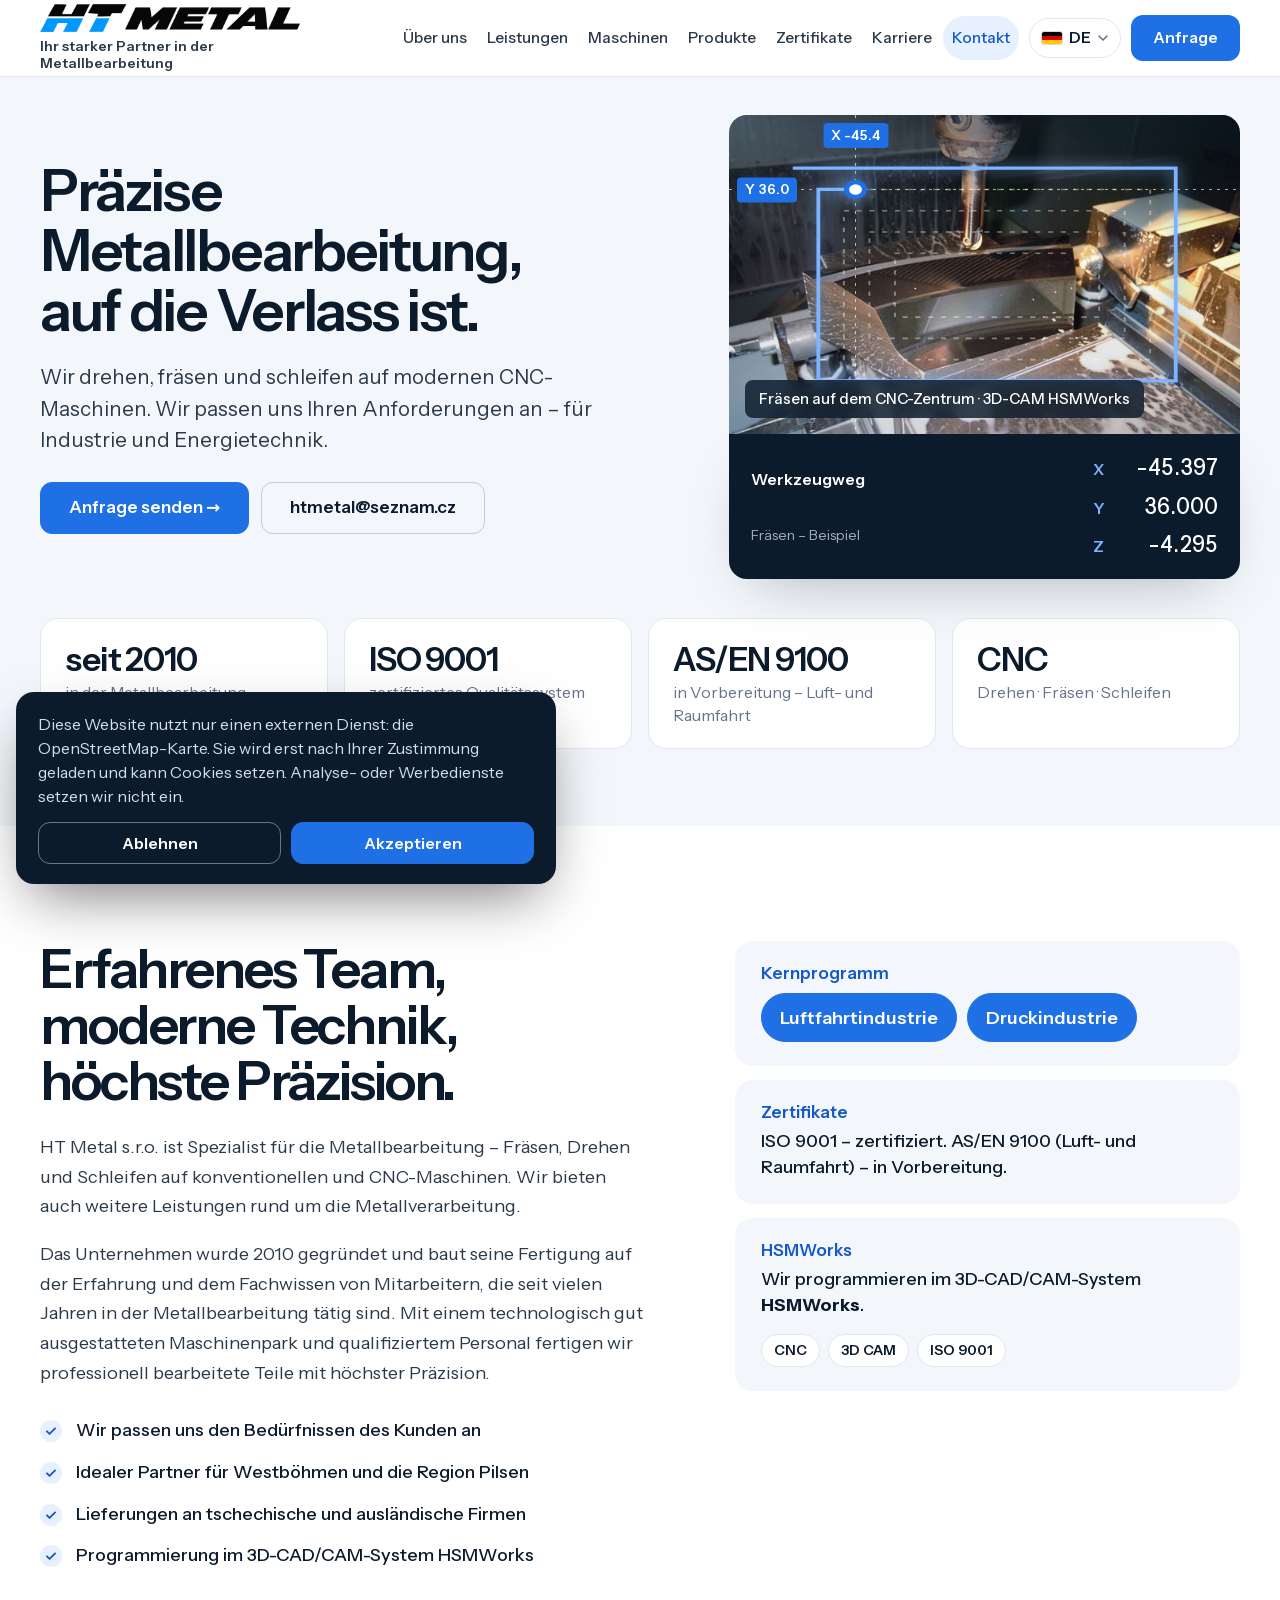
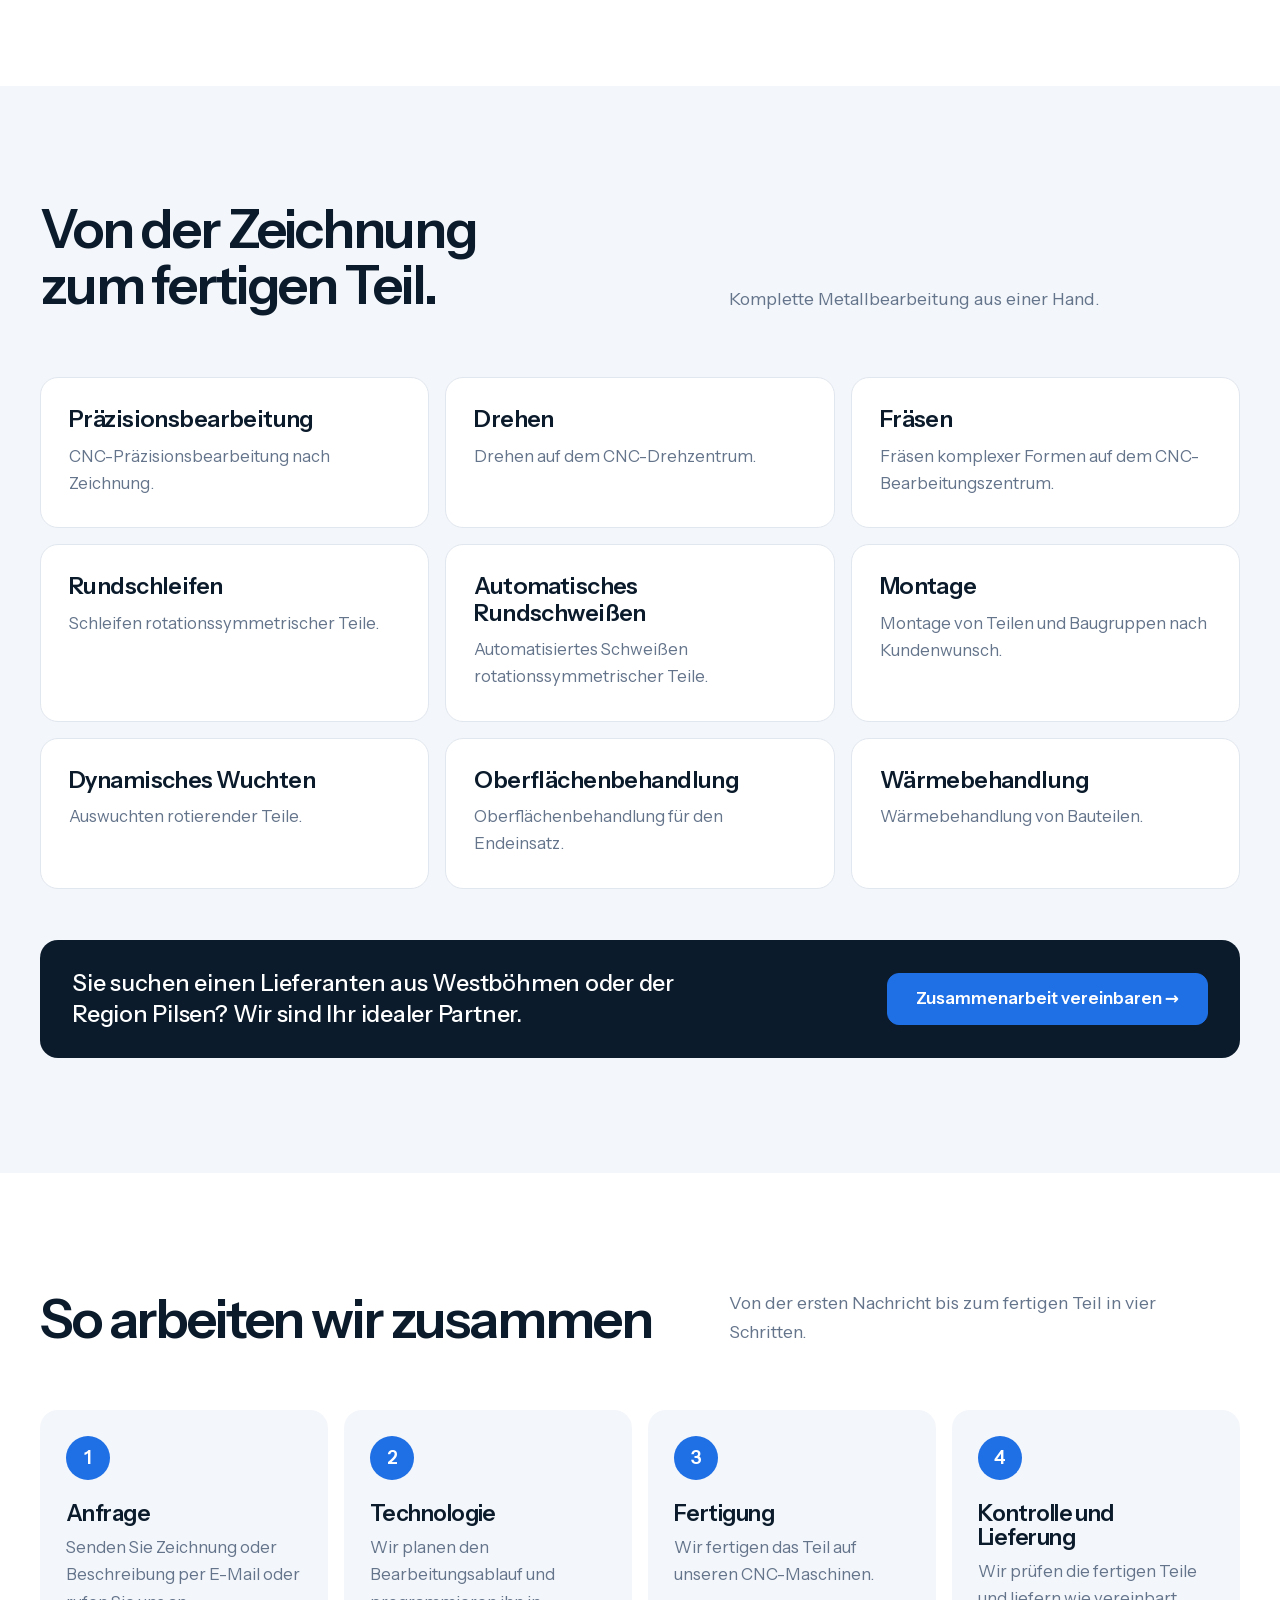
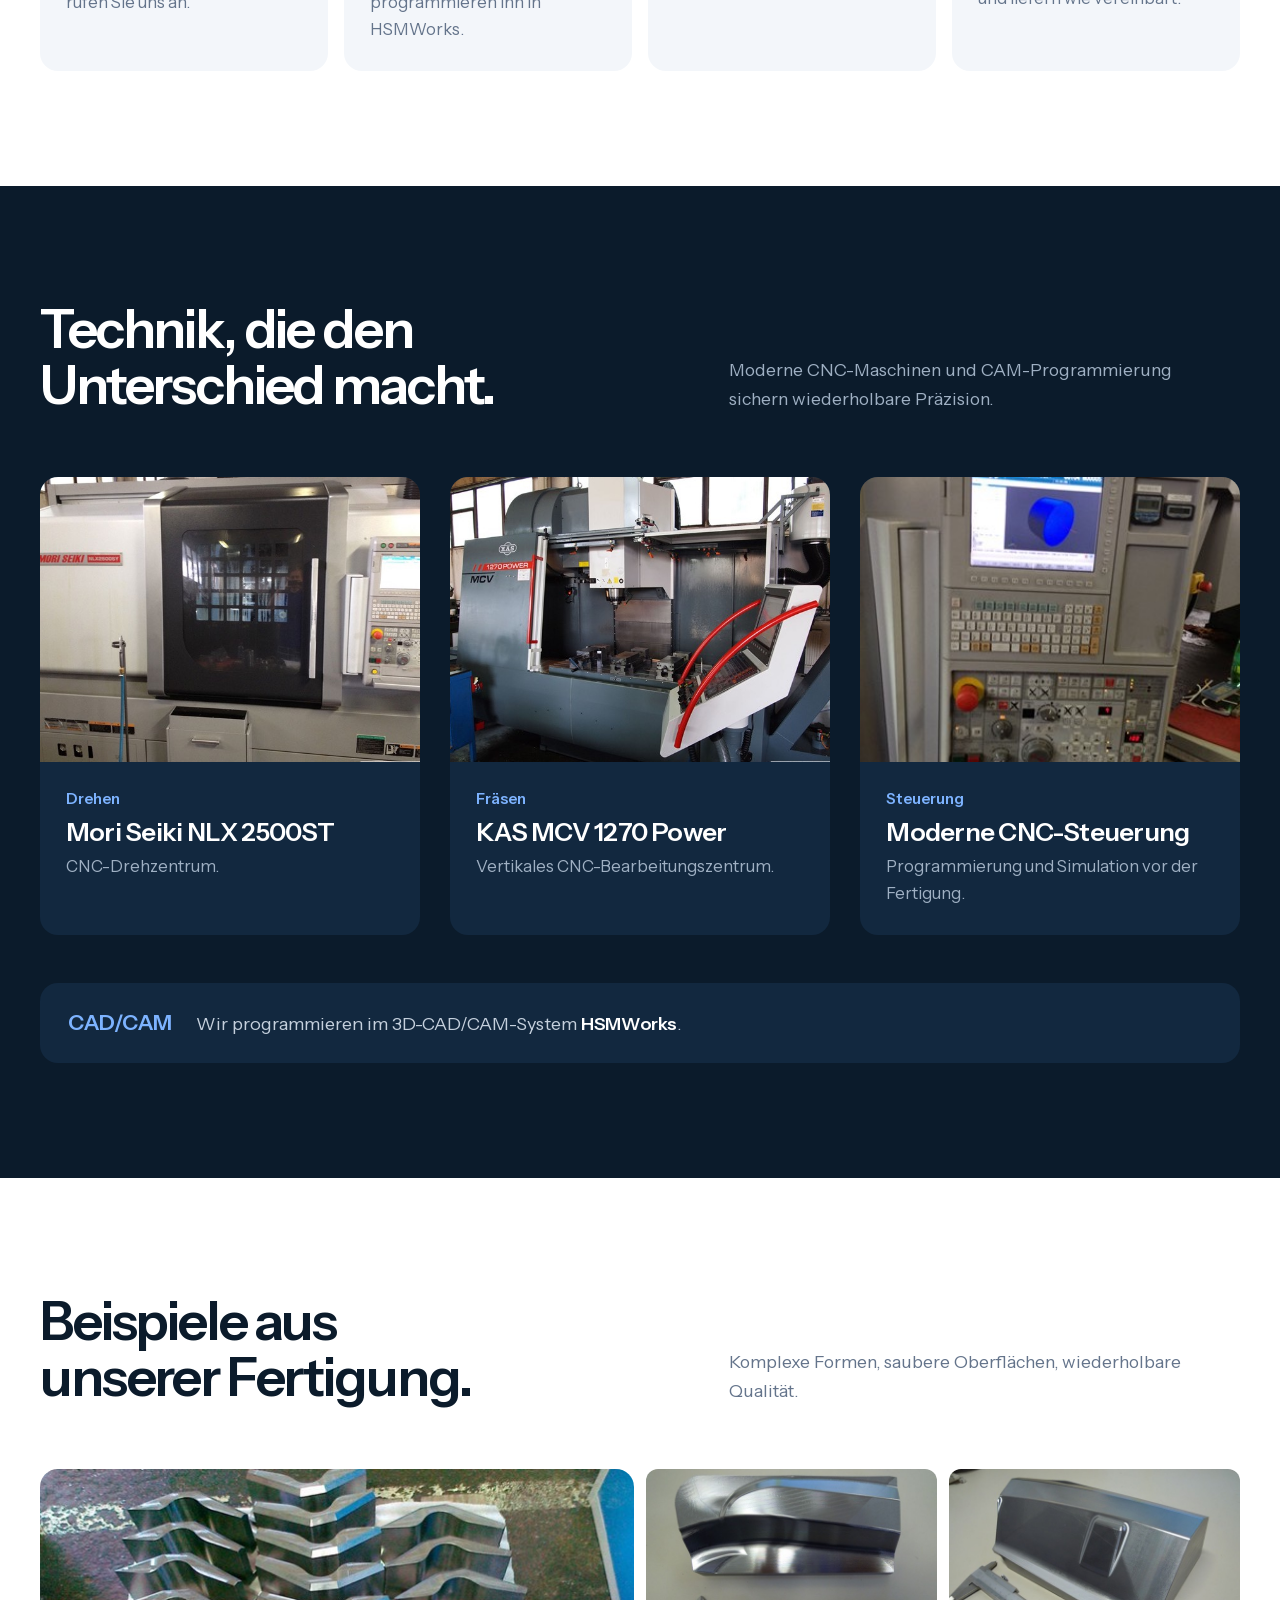
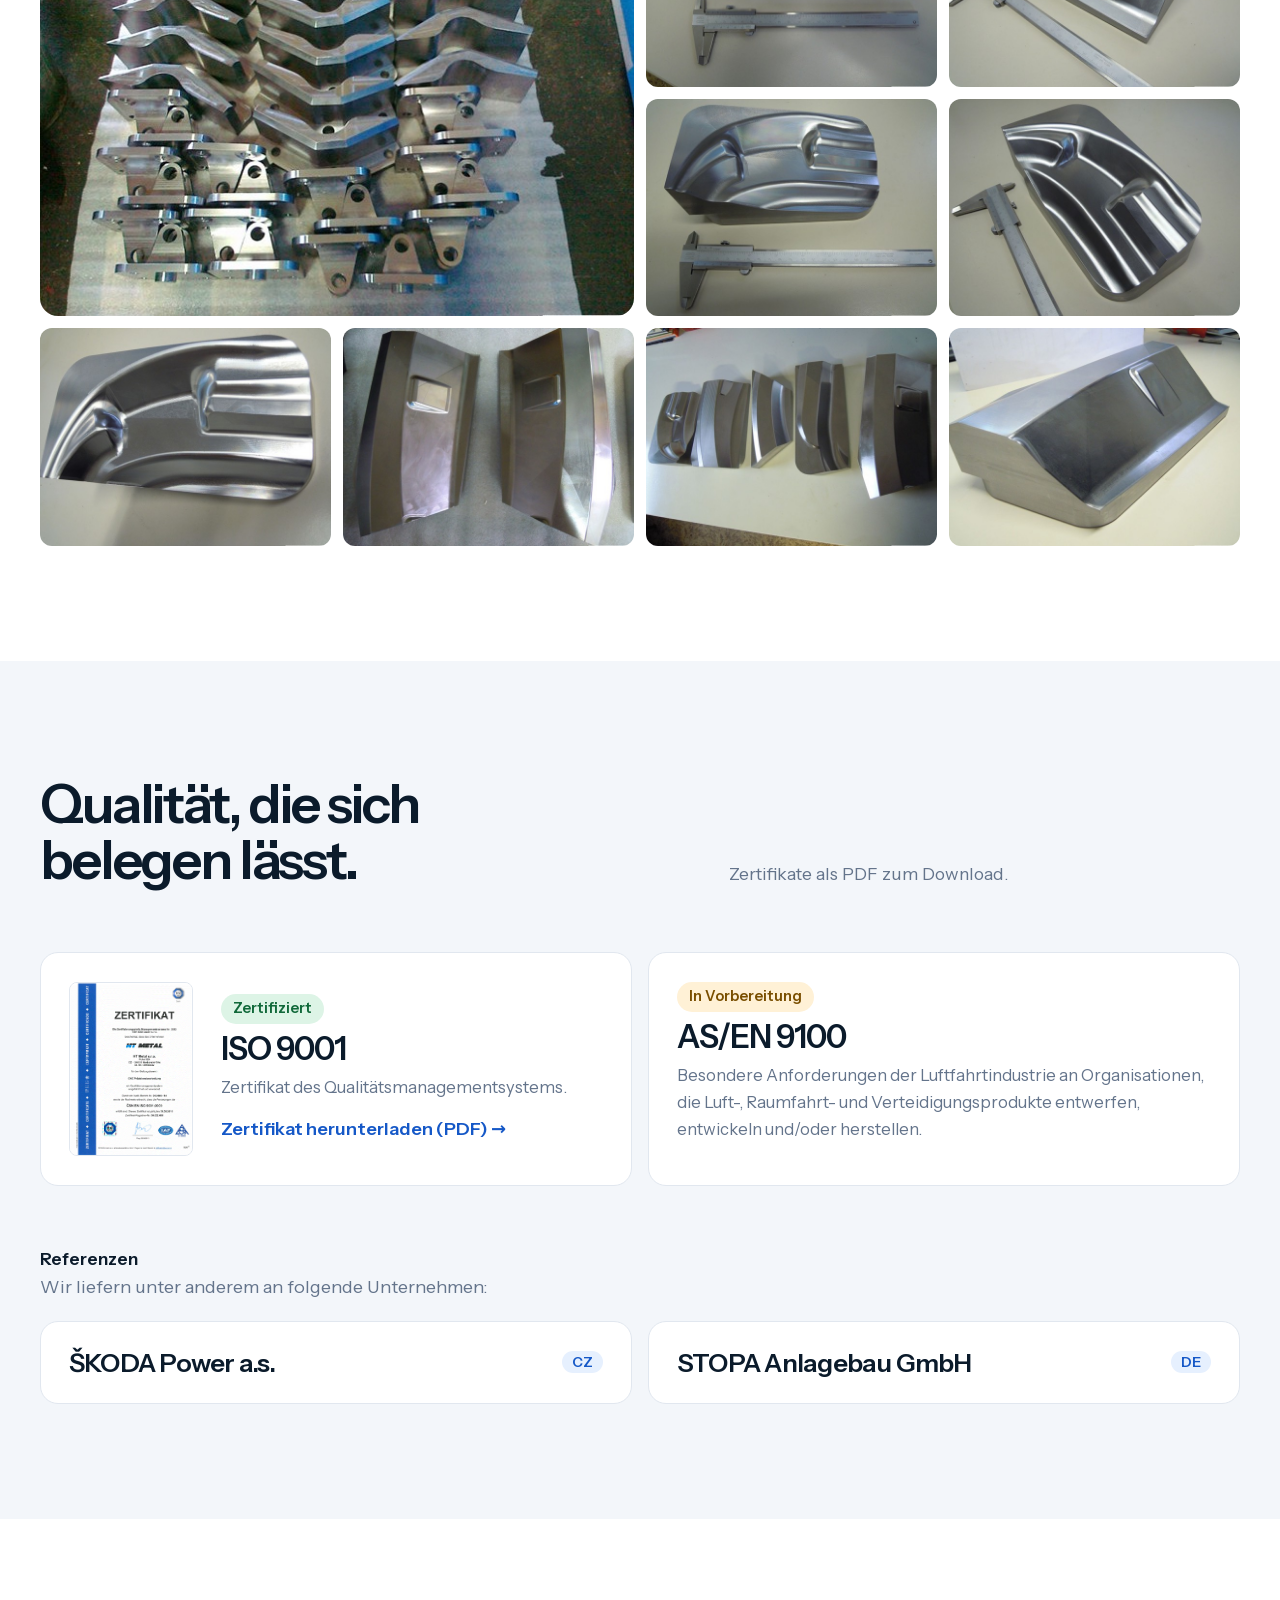
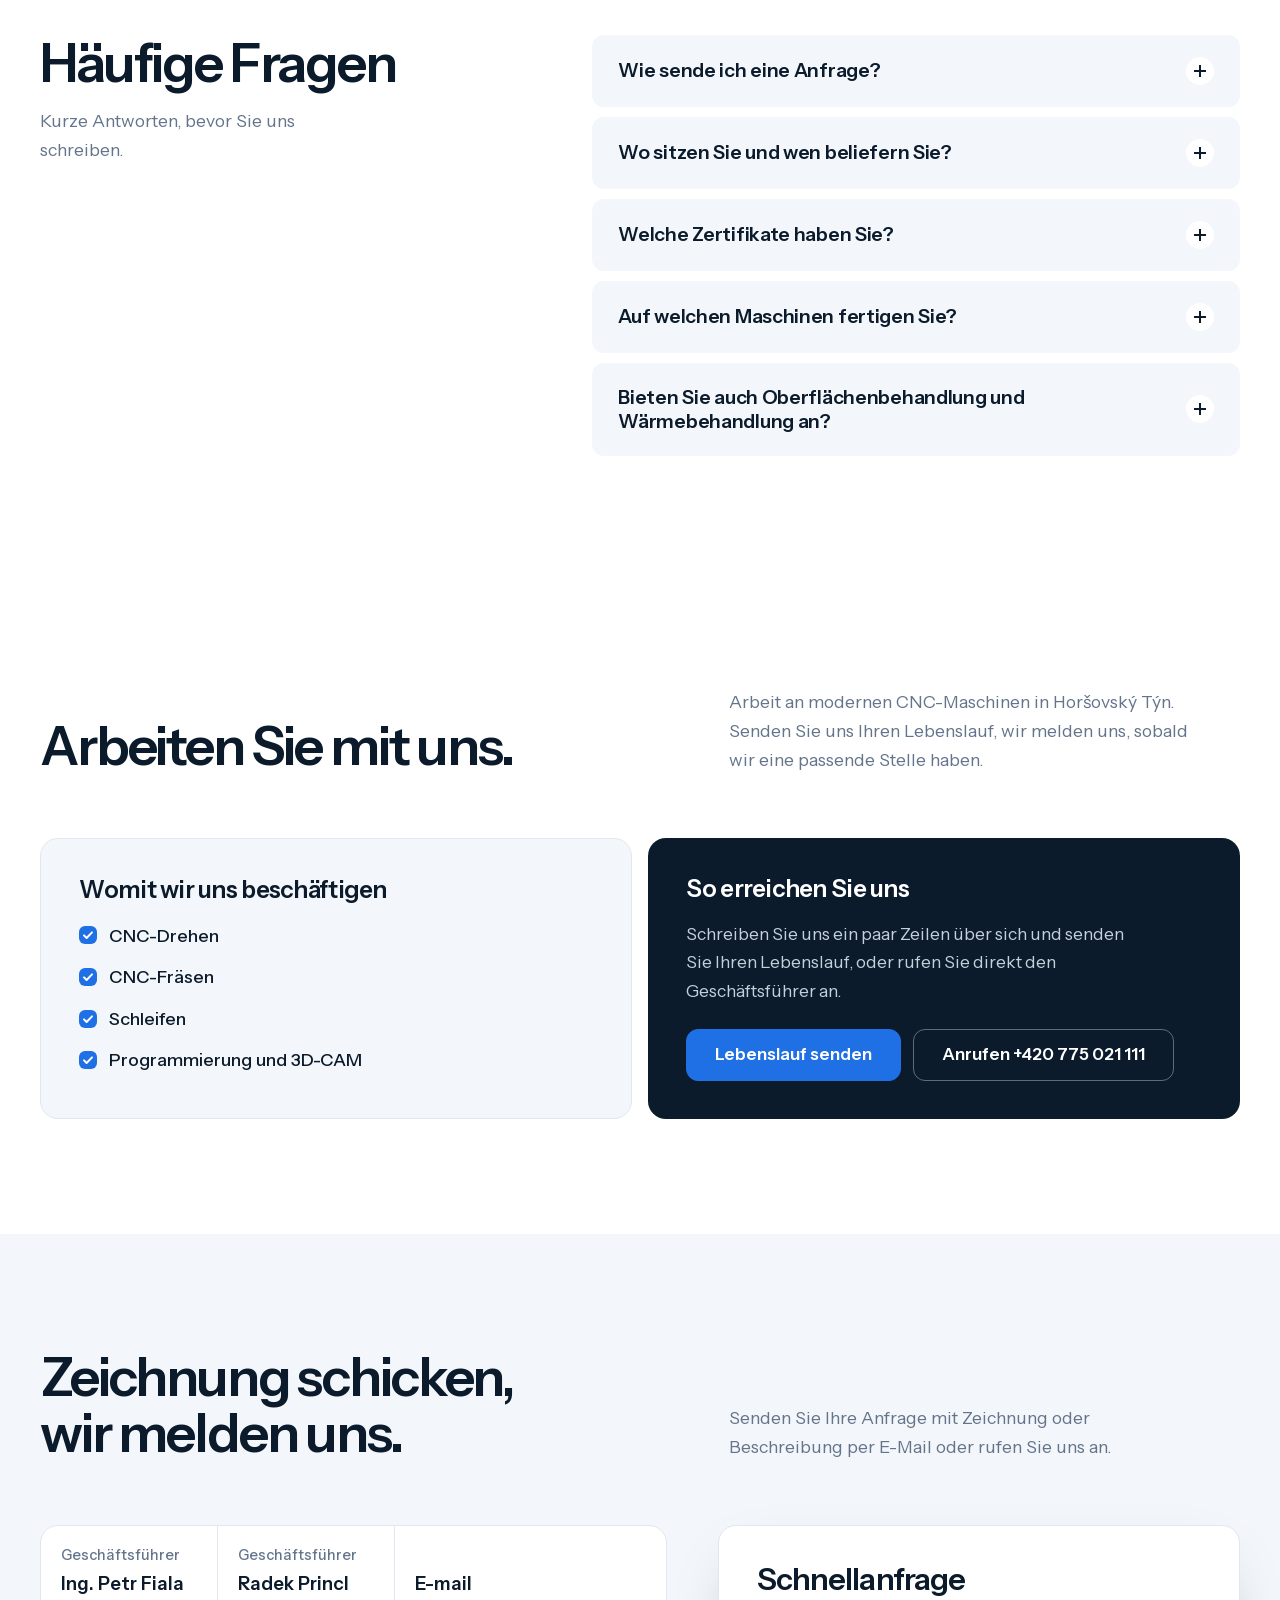
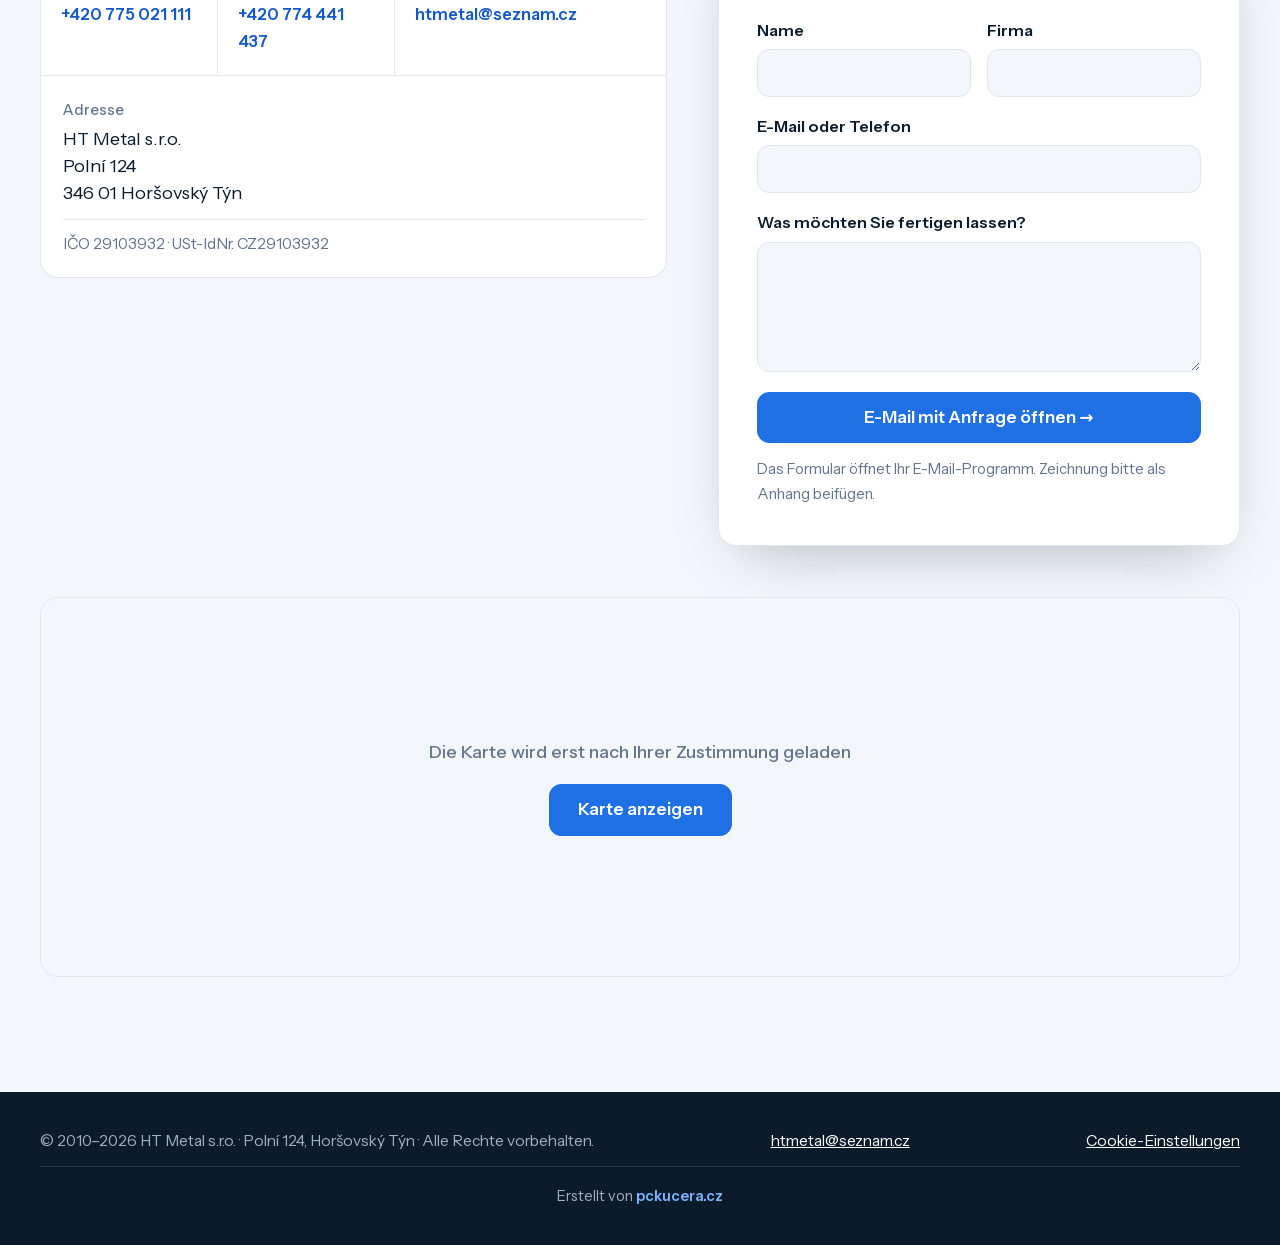
==== commit adac8eb1: "Add files via upload" ====
--- a/de/index.html
+++ b/de/index.html
@@ -54,7 +54,7 @@
 
 <section id="onas"><div class="wrap about">
   <div class="rv"><div class="sec-head" style="margin-bottom:24px"><h2>Erfahrenes Team, moderne Technik, höchste Präzision.</h2></div><p>HT Metal s.r.o. ist Spezialist für die Metallbearbeitung – Fräsen, Drehen und Schleifen auf konventionellen und CNC-Maschinen. Wir bieten auch weitere Leistungen rund um die Metallverarbeitung.</p><p>Das Unternehmen wurde 2010 gegründet und baut seine Fertigung auf der Erfahrung und dem Fachwissen von Mitarbeitern, die seit vielen Jahren in der Metallbearbeitung tätig sind. Mit einem technologisch gut ausgestatteten Maschinenpark und qualifiziertem Personal fertigen wir professionell bearbeitete Teile mit höchster Präzision.</p><ul class="checks"><li>Wir passen uns den Bedürfnissen des Kunden an</li><li>Idealer Partner für Westböhmen und die Region Pilsen</li><li>Lieferungen an tschechische und ausländische Firmen</li><li>Programmierung im 3D-CAD/CAM-System HSMWorks</li></ul></div>
-  <div class="about-side"><div class="stat-card rv"><h3>Zertifikate</h3><p>ISO 9001 – zertifiziert. AS/EN 9100 (Luft- und Raumfahrt) – in Vorbereitung.</p></div><div class="stat-card rv"><h3>Referenzen</h3><p>ŠKODA Power a.s. · STOPA Anlagebau GmbH</p></div><div class="stat-card rv"><h3>HSMWorks</h3><p>Wir programmieren im 3D-CAD/CAM-System <b>HSMWorks</b>.</p><div class="tags"><span>CNC</span><span>3D CAM</span><span>ISO 9001</span></div></div></div>
+  <div class="about-side"><div class="stat-card rv"><h3>Kernprogramm</h3><div class="tags tags-lg"><span>Luftfahrtindustrie</span><span>Druckindustrie</span></div></div><div class="stat-card rv"><h3>Zertifikate</h3><p>ISO 9001 – zertifiziert. AS/EN 9100 (Luft- und Raumfahrt) – in Vorbereitung.</p></div><div class="stat-card rv"><h3>HSMWorks</h3><p>Wir programmieren im 3D-CAD/CAM-System <b>HSMWorks</b>.</p><div class="tags"><span>CNC</span><span>3D CAM</span><span>ISO 9001</span></div></div></div>
 </div></section>
 
 <section id="sluzby" class="alt"><div class="wrap">
--- a/assets/style.css
+++ b/assets/style.css
@@ -95,6 +95,8 @@
 .hero-grid > * { min-width: 0; }
 .hero h1 { font-size: clamp(2.6rem, 4.4vw, 4.2rem); line-height: 1.04; letter-spacing: -.04em; font-weight: 600; margin-bottom: 20px; }
 .hero h1 em { font-style: normal; }
+.hero h1 .br2 { display: none; }
+@media (min-width: 1081px) { html[lang="cs"] .hero h1 { font-size: clamp(2rem, 4vw, 3.25rem); } html[lang="cs"] .hero h1 .br2 { display: inline; } html[lang="cs"] .hero h1 em { white-space: nowrap; } }
 .lead { font-size: clamp(1.15rem, 1.6vw, 1.3rem); line-height: 1.55; max-width: 48ch; color: var(--text); margin-bottom: 26px; }
 .hero-media { position: relative; }
 .hero-media figure { position: relative; margin: 0; aspect-ratio: 16 / 10; overflow: hidden; background: var(--navy); border-radius: var(--r-lg) var(--r-lg) 0 0; }
@@ -161,6 +163,8 @@
 .stat-card p { margin: 0; font-size: 1.12rem; font-weight: 500; color: var(--ink); line-height: 1.45; }
 .tags { display: flex; flex-wrap: wrap; gap: 8px; margin-top: 16px; }
 .tags span { background: var(--paper); border: 1px solid var(--line); font-weight: 600; font-size: 14px; padding: 4px 12px; border-radius: 999px; color: var(--ink); }
+.tags-lg { margin-top: 10px; gap: 10px; }
+.tags-lg span { font-size: 1.12rem; padding: 9px 18px; background: var(--accent); border-color: var(--accent); color: #fff; }
 
 /* služby */
 .cards { display: grid; grid-template-columns: repeat(3, 1fr); gap: 16px; }
